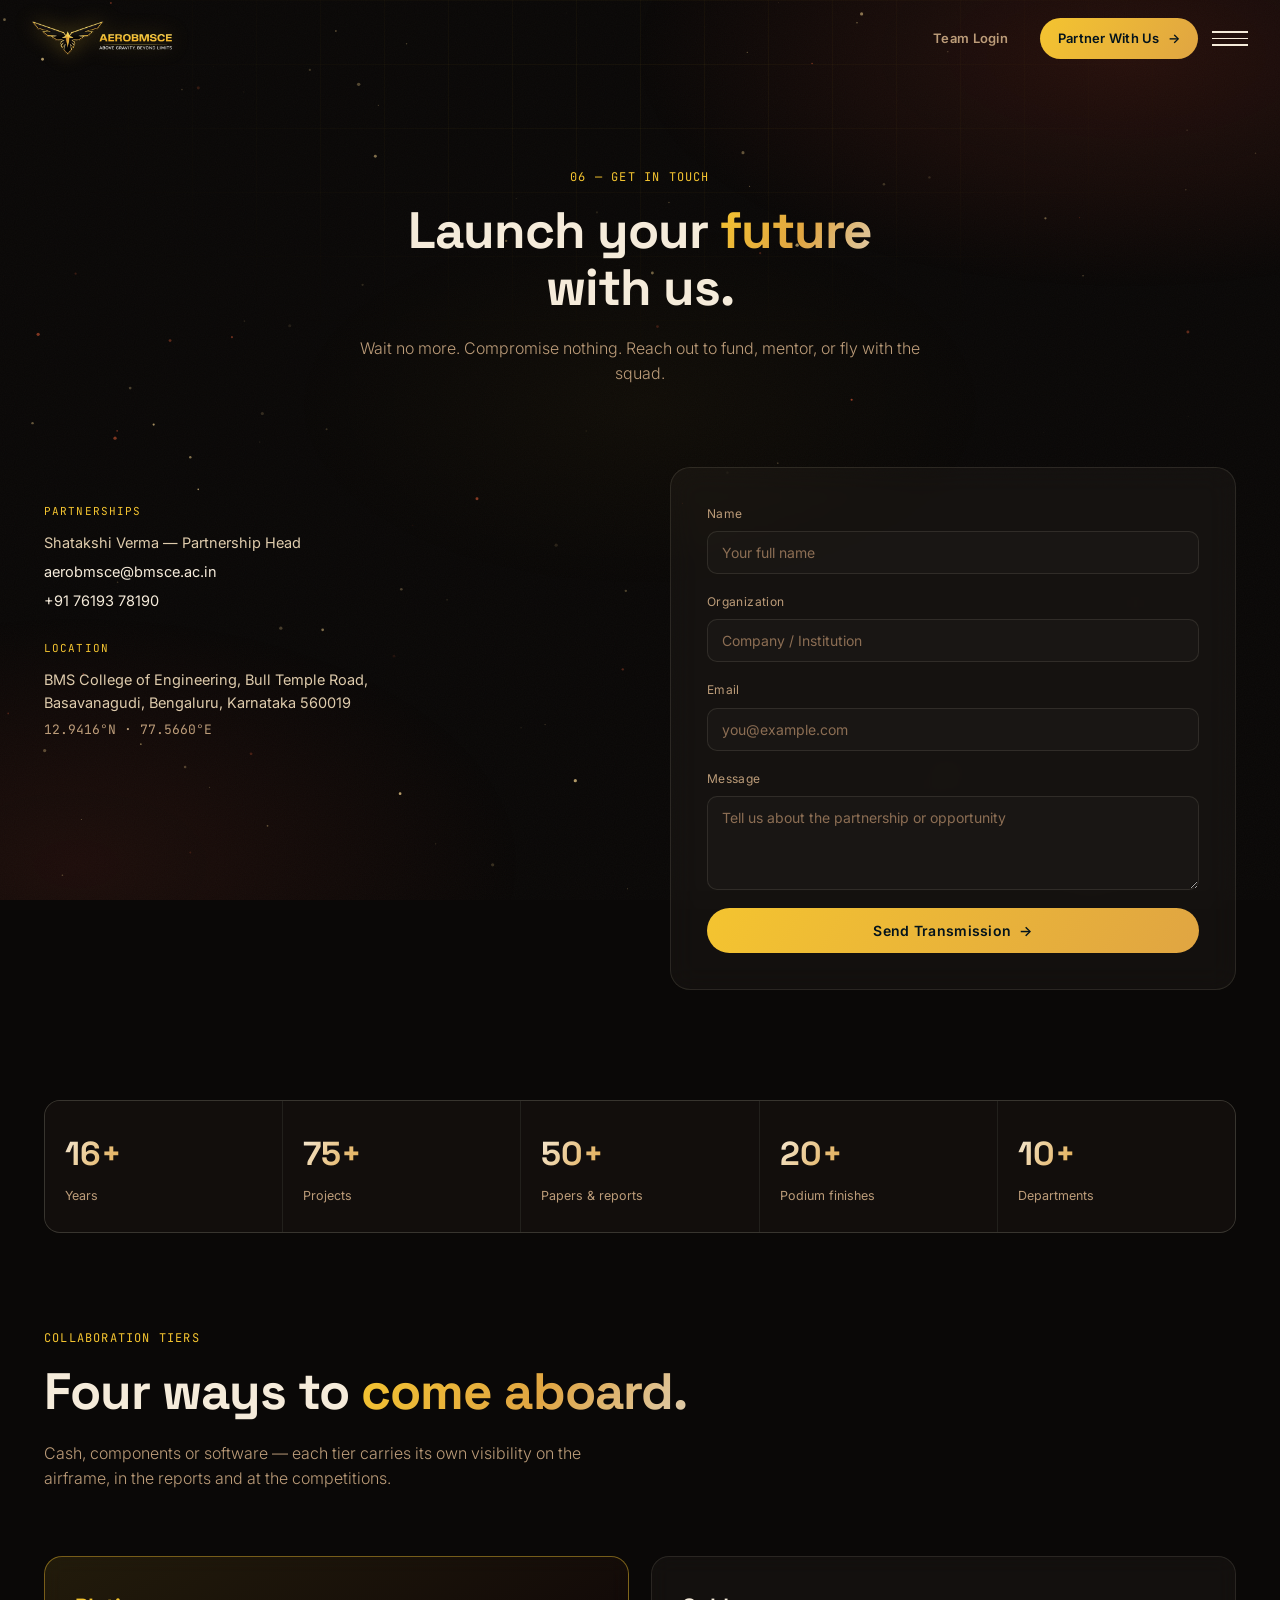
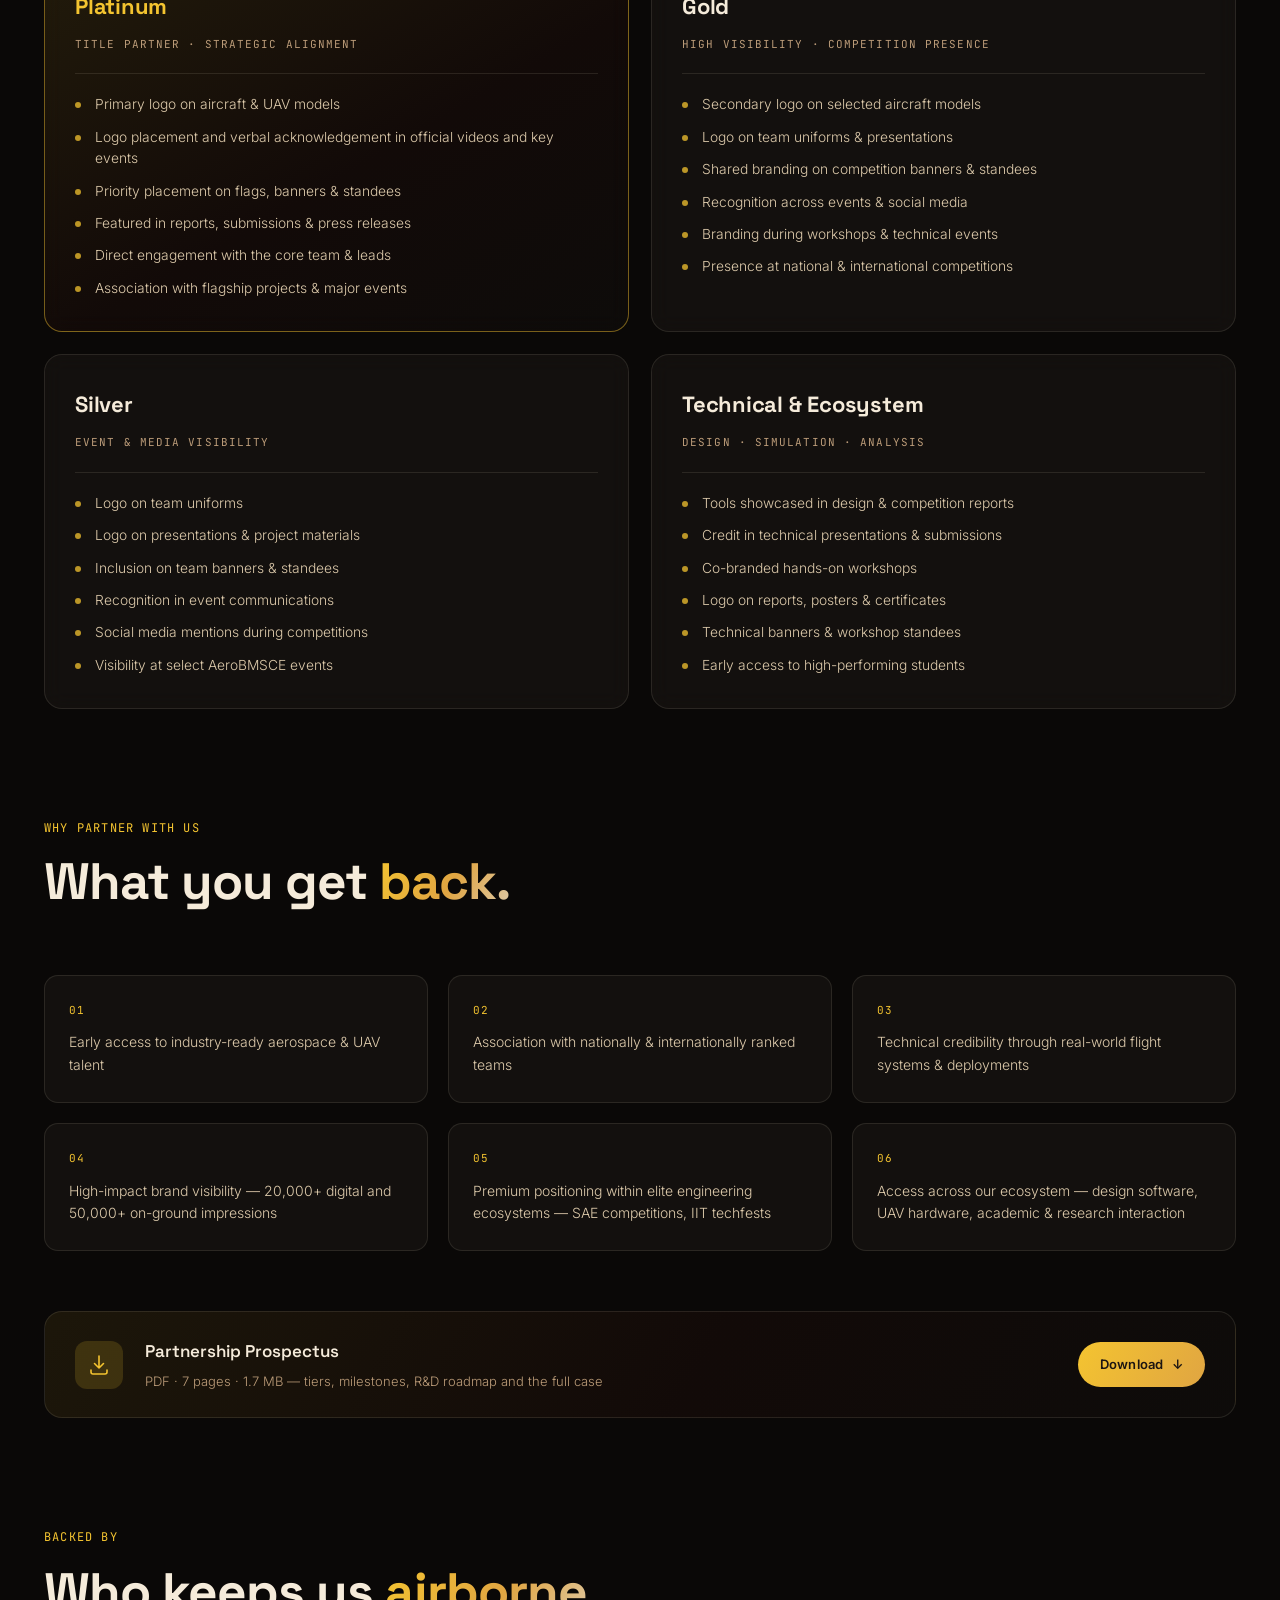
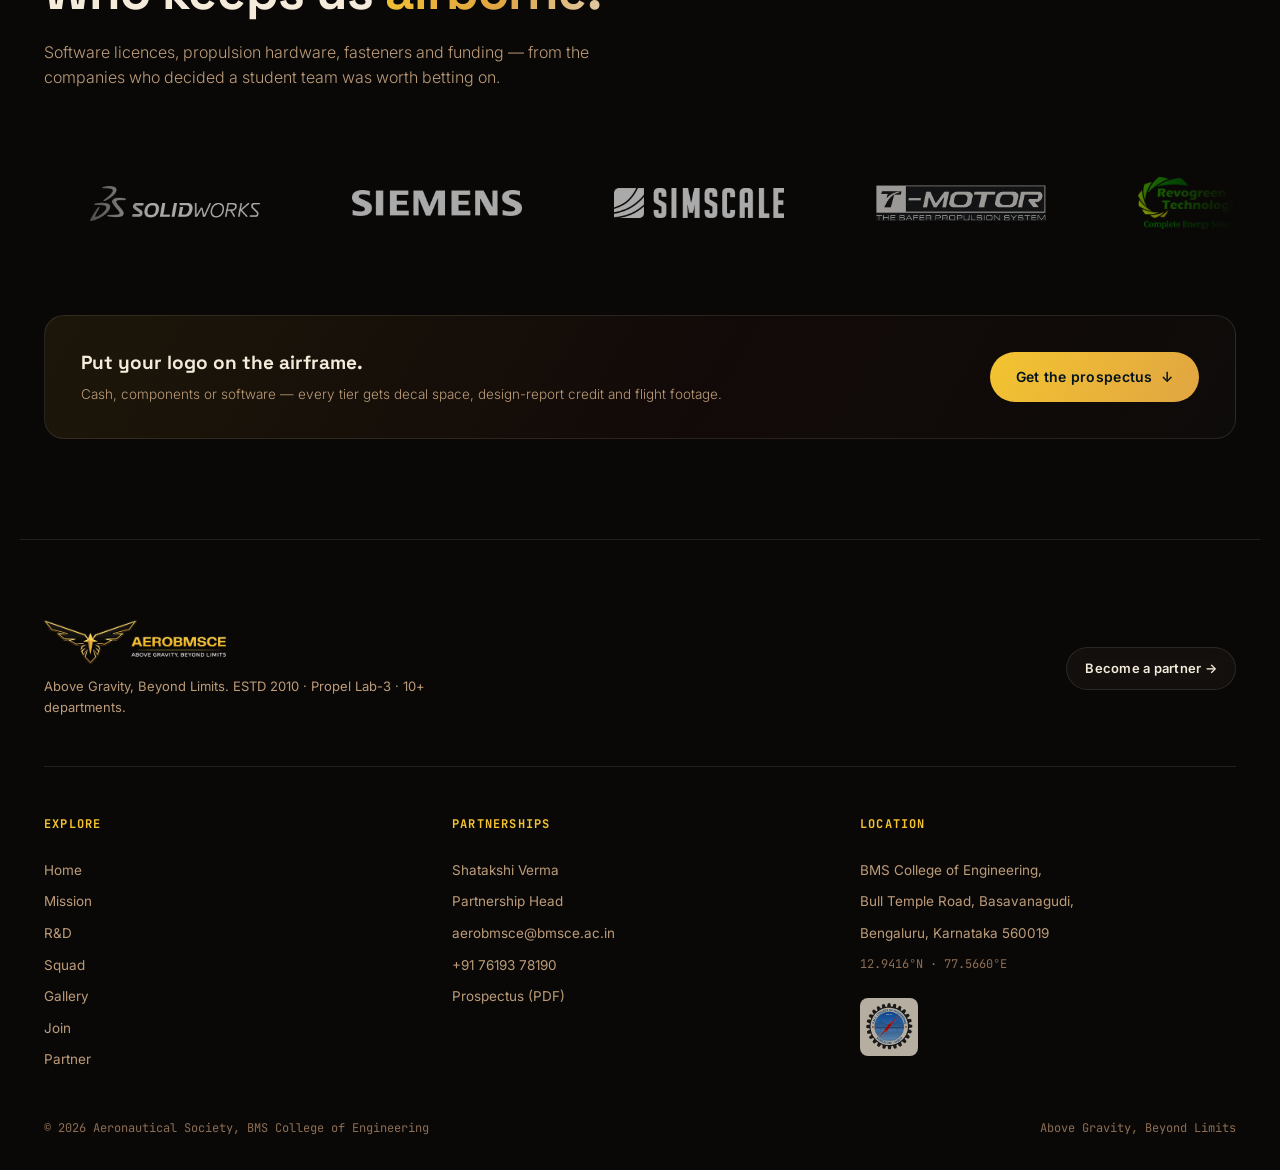
==== contact.html @ aac8257b "Security review fixes Stored XSS (critical) alumni.linkedin had no scheme constraint, is publicly in" ====
<!DOCTYPE html>
<html lang="en">
<head>
<meta charset="UTF-8">
<meta name="viewport" content="width=device-width, initial-scale=1.0">
<title>Partner With Us — AeroBMSCE</title>
<meta name="description" content="Get in touch with AeroBMSCE to fund, mentor, or fly with the squad. Partnerships contact and location.">
<link rel="canonical" href="https://aero-bmsce-new.vercel.app/contact.html">
<meta property="og:type" content="website">
<meta property="og:site_name" content="AeroBMSCE">
<meta property="og:title" content="Partner With Us — AeroBMSCE">
<meta property="og:description" content="Get in touch with AeroBMSCE to fund, mentor, or fly with the squad. Partnerships contact and location.">
<meta property="og:url" content="https://aero-bmsce-new.vercel.app/contact.html">
<meta property="og:image" content="https://aero-bmsce-new.vercel.app/assets/media/usa-03-in-flight.webp">
<meta name="twitter:card" content="summary_large_image">
<meta name="twitter:title" content="Partner With Us — AeroBMSCE">
<meta name="twitter:description" content="Get in touch with AeroBMSCE to fund, mentor, or fly with the squad. Partnerships contact and location.">
<meta name="twitter:image" content="https://aero-bmsce-new.vercel.app/assets/media/usa-03-in-flight.webp">
<meta name="theme-color" content="#0A0807">
<link rel="preconnect" href="https://fonts.googleapis.com">
<link rel="preconnect" href="https://fonts.gstatic.com" crossorigin>
<link href="https://fonts.googleapis.com/css2?family=Space+Grotesk:wght@400;500;600;700&family=Inter:wght@300;400;500;600&family=JetBrains+Mono:wght@400;500&display=swap" rel="stylesheet">
<link rel="icon" type="image/png" sizes="64x64" href="assets/logos/favicon.png">
<link rel="apple-touch-icon" href="assets/logos/apple-touch-icon.png">
<link rel="stylesheet" href="style.css">
</head>
<body>
<a class="skip-link" href="#top">Skip to content</a>
<div class="scroll-progress" id="scrollProgress" aria-hidden="true"></div>

<!-- ambient canvas starfield -->
<canvas id="starfield"></canvas>
<div class="grain"></div>

<!-- ============ NAV ============ -->
<header class="nav" id="nav">
  <div class="nav-inner">
    <a href="index.html" class="brand">
      <img class="brand-logo brand-logo--full" src="assets/logos/aerobmsce-wordmark.webp" alt="AeroBMSCE" width="900" height="218">
      <img class="brand-logo brand-logo--mark" src="assets/logos/aerobmsce-mark.webp" alt="AeroBMSCE" width="512" height="512">
    </a>

    <nav class="nav-links" id="navLinks">
      <a href="mission.html" data-idx="01">Mission</a>
      <a href="research.html" data-idx="02">R&amp;D</a>
      <a href="team.html" data-idx="03">Squad</a>
      <a href="gallery.html" data-idx="04">Gallery</a>
      <a href="contact.html" data-idx="05" class="active" aria-current="page">Partner</a>
    </nav>

    <div class="nav-right">
      <a href="login.html" class="btn btn-ghost hide-mobile">Team Login</a>
      <a href="contact.html" class="btn btn-primary">Partner With Us<span class="btn-arrow">→</span></a>
      <button class="nav-toggle" id="navToggle" aria-label="Open menu" aria-expanded="false" aria-controls="mobileOverlay">
        <span></span><span></span><span></span>
      </button>
    </div>
  </div>
</header>

<!-- mobile overlay -->
<div class="mobile-overlay" id="mobileOverlay" role="dialog" aria-modal="true" aria-label="Site menu">
  <nav>
    <a href="mission.html">01 · Mission</a>
    <a href="research.html">02 · R&amp;D</a>
    <a href="team.html">03 · Squad</a>
    <a href="gallery.html">04 · Gallery</a>
    <a href="contact.html" class="active" aria-current="page">05 · Partner</a>
  </nav>
</div>

<main id="top">

<!-- ============ PAGE HEADER ============ -->
<section class="page-header">
  <div class="page-header-inner reveal">
    <span class="section-tag">06 — Get in Touch</span>
    <h1 class="section-title">Launch your <span class="grad-text">future</span><br>with us.</h1>
    <p class="section-desc">Wait no more. Compromise nothing. Reach out to fund, mentor, or fly with the squad.</p>
  </div>
</section>

<section class="section section--top-tight section-contact" id="contact">
  <div class="contact-wrap">
    <div class="contact-left reveal">
      <div class="contact-info">
        <div class="contact-row">
          <span class="contact-label">Partnerships</span>
          <span class="contact-value">Shatakshi Verma — Partnership Head</span>
          <a href="mailto:aerobmsce@bmsce.ac.in" class="contact-value link">aerobmsce@bmsce.ac.in</a>
          <a href="tel:+917619378190" class="contact-value link">+91 76193 78190</a>
        </div>
        <div class="contact-row">
          <span class="contact-label">Location</span>
          <span class="contact-value">BMS College of Engineering, Bull Temple Road,<br>Basavanagudi, Bengaluru, Karnataka 560019</span>
          <span class="contact-value mono">12.9416°N · 77.5660°E</span>
        </div>
      </div>
    </div>

    <form class="contact-form reveal" data-form="partner" data-subject="AeroBMSCE partnership enquiry">
      <div class="form-field">
        <label for="name">Name</label>
        <input id="name" name="Name" type="text" required placeholder="Your full name">
      </div>
      <div class="form-field">
        <label for="org">Organization</label>
        <input id="org" name="Organization" type="text" placeholder="Company / Institution">
      </div>
      <div class="form-field">
        <label for="email">Email</label>
        <input id="email" name="Email" type="email" required placeholder="you@example.com">
      </div>
      <div class="form-field">
        <label for="msg">Message</label>
        <textarea id="msg" name="Message" rows="4" required placeholder="Tell us about the partnership or opportunity"></textarea>
      </div>
      <button type="submit" class="btn btn-primary btn-lg btn-block">Send Transmission <span class="btn-arrow">→</span></button>
      <p class="form-status" role="status" aria-live="polite"></p>
    </form>
  </div>

  <!-- ============ CREDIBILITY ============ -->
  <div class="prospectus">
    <div class="cred-strip reveal">
      <div class="cred-item"><span class="cred-num">16+</span><span class="cred-label">Years</span></div>
      <div class="cred-item"><span class="cred-num">75+</span><span class="cred-label">Projects</span></div>
      <div class="cred-item"><span class="cred-num">50+</span><span class="cred-label">Papers &amp; reports</span></div>
      <div class="cred-item"><span class="cred-num">20+</span><span class="cred-label">Podium finishes</span></div>
      <div class="cred-item"><span class="cred-num">10+</span><span class="cred-label">Departments</span></div>
    </div>

    <!-- ============ COLLABORATION TIERS ============ -->
    <div class="section-head reveal">
      <span class="section-tag">Collaboration tiers</span>
      <h2 class="section-title">Four ways to <span class="grad-text">come aboard.</span></h2>
      <p class="section-desc">Cash, components or software — each tier carries its own visibility on the airframe, in the reports and at the competitions.</p>
    </div>

    <div class="tier-grid">
      <article class="tier-card tier-card--platinum reveal">
        <header class="tier-head">
          <span class="tier-rank">Platinum</span>
          <span class="tier-sub">Title partner · Strategic alignment</span>
        </header>
        <ul class="tier-list">
          <li>Primary logo on aircraft &amp; UAV models</li>
          <li>Logo placement and verbal acknowledgement in official videos and key events</li>
          <li>Priority placement on flags, banners &amp; standees</li>
          <li>Featured in reports, submissions &amp; press releases</li>
          <li>Direct engagement with the core team &amp; leads</li>
          <li>Association with flagship projects &amp; major events</li>
        </ul>
      </article>

      <article class="tier-card reveal">
        <header class="tier-head">
          <span class="tier-rank">Gold</span>
          <span class="tier-sub">High visibility · Competition presence</span>
        </header>
        <ul class="tier-list">
          <li>Secondary logo on selected aircraft models</li>
          <li>Logo on team uniforms &amp; presentations</li>
          <li>Shared branding on competition banners &amp; standees</li>
          <li>Recognition across events &amp; social media</li>
          <li>Branding during workshops &amp; technical events</li>
          <li>Presence at national &amp; international competitions</li>
        </ul>
      </article>

      <article class="tier-card reveal">
        <header class="tier-head">
          <span class="tier-rank">Silver</span>
          <span class="tier-sub">Event &amp; media visibility</span>
        </header>
        <ul class="tier-list">
          <li>Logo on team uniforms</li>
          <li>Logo on presentations &amp; project materials</li>
          <li>Inclusion on team banners &amp; standees</li>
          <li>Recognition in event communications</li>
          <li>Social media mentions during competitions</li>
          <li>Visibility at select AeroBMSCE events</li>
        </ul>
      </article>

      <article class="tier-card reveal">
        <header class="tier-head">
          <span class="tier-rank">Technical &amp; Ecosystem</span>
          <span class="tier-sub">Design · Simulation · Analysis</span>
        </header>
        <ul class="tier-list">
          <li>Tools showcased in design &amp; competition reports</li>
          <li>Credit in technical presentations &amp; submissions</li>
          <li>Co-branded hands-on workshops</li>
          <li>Logo on reports, posters &amp; certificates</li>
          <li>Technical banners &amp; workshop standees</li>
          <li>Early access to high-performing students</li>
        </ul>
      </article>
    </div>

    <!-- ============ PARTNER OUTCOMES ============ -->
    <div class="section-head reveal" style="margin-top:110px">
      <span class="section-tag">Why partner with us</span>
      <h2 class="section-title">What you get <span class="grad-text">back.</span></h2>
    </div>

    <div class="outcome-grid">
      <div class="outcome reveal">
        <span class="outcome-id">01</span>
        <p>Early access to industry-ready aerospace &amp; UAV talent</p>
      </div>
      <div class="outcome reveal">
        <span class="outcome-id">02</span>
        <p>Association with nationally &amp; internationally ranked teams</p>
      </div>
      <div class="outcome reveal">
        <span class="outcome-id">03</span>
        <p>Technical credibility through real-world flight systems &amp; deployments</p>
      </div>
      <div class="outcome reveal">
        <span class="outcome-id">04</span>
        <p>High-impact brand visibility — 20,000+ digital and 50,000+ on-ground impressions</p>
      </div>
      <div class="outcome reveal">
        <span class="outcome-id">05</span>
        <p>Premium positioning within elite engineering ecosystems — SAE competitions, IIT techfests</p>
      </div>
      <div class="outcome reveal">
        <span class="outcome-id">06</span>
        <p>Access across our ecosystem — design software, UAV hardware, academic &amp; research interaction</p>
      </div>
    </div>

    <!-- ============ PROSPECTUS DOWNLOAD ============ -->
    <a class="prospectus-download reveal"
       href="assets/docs/AeroBMSCE-Partnership-Prospectus.pdf"
       download="AeroBMSCE-Partnership-Prospectus.pdf">
      <span class="pd-icon" aria-hidden="true">
        <svg viewBox="0 0 24 24" fill="none">
          <path d="M12 3v12m0 0 4.5-4.5M12 15l-4.5-4.5" stroke="currentColor" stroke-width="1.6" stroke-linecap="round" stroke-linejoin="round"/>
          <path d="M4 17v2a2 2 0 0 0 2 2h12a2 2 0 0 0 2-2v-2" stroke="currentColor" stroke-width="1.6" stroke-linecap="round"/>
        </svg>
      </span>
      <span class="pd-text">
        <span class="pd-title">Partnership Prospectus</span>
        <span class="pd-meta">PDF · 7 pages · 1.7 MB — tiers, milestones, R&amp;D roadmap and the full case</span>
      </span>
      <span class="pd-action">Download <span class="btn-arrow">↓</span></span>
    </a>
  </div>

  <!-- ============ SPONSORS ============ -->
  <div class="sponsors">
    <div class="section-head reveal">
      <span class="section-tag">Backed by</span>
      <h2 class="section-title">Who keeps us <span class="grad-text">airborne.</span></h2>
      <p class="section-desc">Software licences, propulsion hardware, fasteners and funding — from the companies who decided a student team was worth betting on.</p>
    </div>

    <div class="marquee" aria-label="Our sponsors">
      <div class="marquee-track">
        <div class="marquee-set">
          <span class="marquee-item"><img src="assets/logos/sponsor-solidworks.webp" alt="SolidWorks" loading="lazy"></span>
          <span class="marquee-item"><img src="assets/logos/sponsor-siemens.webp" alt="Siemens" loading="lazy"></span>
          <span class="marquee-item"><img src="assets/logos/sponsor-simscale.webp" alt="SimScale" loading="lazy"></span>
          <span class="marquee-item"><img src="assets/logos/sponsor-tmotor.webp" alt="T-Motor" loading="lazy"></span>
          <span class="marquee-item"><img src="assets/logos/sponsor-revogreen.webp" alt="Revogreen Technologies" loading="lazy"></span>
          <span class="marquee-item"><img src="assets/logos/sponsor-uav-marketplace.webp" alt="UAV Marketplace" loading="lazy"></span>
          <span class="marquee-item"><img src="assets/logos/sponsor-quadkart.webp" alt="Quadkart" loading="lazy"></span>
          <span class="marquee-item"><img src="assets/logos/sponsor-drkstore.webp" alt="drkstore.in" loading="lazy"></span>
          <span class="marquee-item"><img src="assets/logos/sponsor-onlyscrews.webp" alt="OnlyScrews" loading="lazy"></span>
        </div>
        <div class="marquee-set" aria-hidden="true">
          <span class="marquee-item"><img src="assets/logos/sponsor-solidworks.webp" alt="" loading="lazy"></span>
          <span class="marquee-item"><img src="assets/logos/sponsor-siemens.webp" alt="" loading="lazy"></span>
          <span class="marquee-item"><img src="assets/logos/sponsor-simscale.webp" alt="" loading="lazy"></span>
          <span class="marquee-item"><img src="assets/logos/sponsor-tmotor.webp" alt="" loading="lazy"></span>
          <span class="marquee-item"><img src="assets/logos/sponsor-revogreen.webp" alt="" loading="lazy"></span>
          <span class="marquee-item"><img src="assets/logos/sponsor-uav-marketplace.webp" alt="" loading="lazy"></span>
          <span class="marquee-item"><img src="assets/logos/sponsor-quadkart.webp" alt="" loading="lazy"></span>
          <span class="marquee-item"><img src="assets/logos/sponsor-drkstore.webp" alt="" loading="lazy"></span>
          <span class="marquee-item"><img src="assets/logos/sponsor-onlyscrews.webp" alt="" loading="lazy"></span>
        </div>
      </div>
    </div>

    <div class="cta-band reveal">
      <div>
        <h3>Put your logo on the airframe.</h3>
        <p>Cash, components or software — every tier gets decal space, design-report credit and flight footage.</p>
      </div>
      <a href="assets/docs/AeroBMSCE-Partnership-Prospectus.pdf" download class="btn btn-primary btn-lg">Get the prospectus <span class="btn-arrow">↓</span></a>
    </div>
  </div>
</section>

</main>

<!-- ============ FOOTER ============ -->
<footer class="footer">
  <div class="footer-top">
    <div class="footer-brand">
      <img class="footer-logo" src="assets/logos/aerobmsce-wordmark.webp" alt="AeroBMSCE" width="900" height="218" loading="lazy">
      <p>Above Gravity, Beyond Limits. ESTD 2010 · Propel Lab-3 · 10+ departments.</p>
    </div>
    <a href="contact.html" class="btn btn-outline">Become a partner →</a>
  </div>

  <div class="footer-grid">
    <div>
      <h4>Explore</h4>
      <a href="index.html">Home</a>
      <a href="mission.html">Mission</a>
      <a href="research.html">R&amp;D</a>
      <a href="team.html">Squad</a>
      <a href="gallery.html">Gallery</a>
      <a href="join.html">Join</a>
      <a href="contact.html">Partner</a>
    </div>
    <div>
      <h4>Partnerships</h4>
      <span>Shatakshi Verma</span>
      <span>Partnership Head</span>
      <a href="mailto:aerobmsce@bmsce.ac.in">aerobmsce@bmsce.ac.in</a>
      <a href="tel:+917619378190">+91 76193 78190</a>
      <a href="assets/docs/AeroBMSCE-Partnership-Prospectus.pdf" download>Prospectus (PDF)</a>
    </div>
    <div>
      <h4>Location</h4>
      <span>BMS College of Engineering,</span>
      <span>Bull Temple Road, Basavanagudi,</span>
      <span>Bengaluru, Karnataka 560019</span>
      <span class="mono">12.9416°N · 77.5660°E</span>
      <img class="footer-inst" src="assets/logos/bmsce.svg" alt="BMS College of Engineering" loading="lazy" width="300" height="300">
    </div>
  </div>

  <div class="footer-bottom">
    <span>© 2026 Aeronautical Society, BMS College of Engineering</span>
    <span>Above Gravity, Beyond Limits</span>
  </div>
</footer>

<script src="script.js"></script>
</body>
</html>
---- style.css ----
/* ===========================================================
   AeroBMSCE — Cosmic redesign
   Colour dynamics: near-black background touched with brick-red
   ember accents, beige elements, gold/yellow cosmetics. Type
   inspired by Skyroot's aerospace aesthetic; content voice kept
   authentic to mission control.
=========================================================== */

:root{
  --bg-0: #0A0807;
  --bg-1: #120E0C;
  --bg-2: #1C1512;
  --cyan: #F4C430;
  --cyan-soft: #E0A542;
  --cyan-dim: rgba(244, 196, 48, 0.16);
  --brick: #9A3323;
  --brick-soft: #C4502F;
  --brick-dim: rgba(154, 51, 35, 0.22);
  --white: #F5EBDA;
  --silver: #DECBAC;
  --slate: #BC9C79;
  --slate-dim: #8C6E54;
  --border: rgba(235, 222, 198, 0.11);
  --border-hover: rgba(244, 196, 48, 0.45);
  --border-hover-brick: rgba(196, 80, 47, 0.5);
  --glass: rgba(235, 222, 198, 0.04);
  --glass-hover: rgba(235, 222, 198, 0.08);
  --font-head: 'Space Grotesk', 'Inter', sans-serif;
  --font-body: 'Inter', sans-serif;
  --font-mono: 'JetBrains Mono', monospace;
  --max: 1240px;
  --ease: cubic-bezier(0.16, 1, 0.3, 1);
}

*{ margin:0; padding:0; box-sizing:border-box; }

html{ scroll-behavior:smooth; background:var(--bg-0); }

body{
  background:var(--bg-0);
  color:var(--white);
  font-family:var(--font-body);
  font-weight:400;
  line-height:1.6;
  overflow-x:hidden;
  position:relative;
}

::selection{ background:var(--cyan-dim); color:var(--white); }

/* ---------- accessibility ---------- */
.skip-link{
  position:absolute; top:-100px; left:16px; z-index:200;
  background:var(--cyan); color:#1C1512;
  padding:12px 20px; border-radius:0 0 10px 10px;
  font-size:13px; font-weight:600;
  transition:top 0.25s var(--ease);
}
.skip-link:focus{ top:0; }

:focus-visible{
  outline:2px solid var(--cyan);
  outline-offset:3px;
  border-radius:4px;
}
.btn:focus-visible{ outline-offset:4px; }

/* ---------- reading progress ---------- */
.scroll-progress{
  position:fixed; top:0; left:0; z-index:150;
  height:2px; width:0%;
  background:linear-gradient(90deg, var(--brick-soft), var(--cyan));
  box-shadow:0 0 10px rgba(244,196,48,0.5);
  transition:width 0.1s linear;
  pointer-events:none;
}

a{ color:inherit; text-decoration:none; }
ul{ list-style:none; }
button{ font-family:inherit; cursor:pointer; border:none; background:none; color:inherit; }
input, textarea{ font-family:inherit; }

/* ---------- background layers ---------- */
/* ember wash: brick-red touches breathing through the black, site-wide */
body::before{
  content:'';
  position:fixed; inset:0; z-index:0; pointer-events:none;
  background:
    radial-gradient(ellipse 62% 42% at 88% 6%, rgba(154,51,35,0.20), transparent 62%),
    radial-gradient(ellipse 58% 46% at 6% 96%, rgba(154,51,35,0.14), transparent 60%),
    radial-gradient(ellipse 40% 30% at 50% 45%, rgba(244,196,48,0.03), transparent 70%);
}

#starfield{
  position:fixed; inset:0; width:100%; height:100%;
  z-index:0; pointer-events:none;
}

.grain{
  position:fixed; inset:0; z-index:1; pointer-events:none;
  opacity:0.03;
  background-image:url("data:image/svg+xml,%3Csvg xmlns='http://www.w3.org/2000/svg' width='120' height='120'%3E%3Cfilter id='n'%3E%3CfeTurbulence type='fractalNoise' baseFrequency='0.9' numOctaves='2' stitchTiles='stitch'/%3E%3C/filter%3E%3Crect width='100%25' height='100%25' filter='url(%23n)'/%3E%3C/svg%3E");
}

main, header, footer{ position:relative; z-index:2; }

.grad-text{
  background:linear-gradient(120deg, var(--cyan) 0%, var(--cyan-soft) 55%, var(--silver) 100%);
  -webkit-background-clip:text;
  background-clip:text;
  color:transparent;
}

/* ---------- reveal-on-scroll ---------- */
.reveal{
  opacity:0;
  transform:translateY(28px);
  transition:opacity 0.9s var(--ease), transform 0.9s var(--ease);
}
.reveal.in-view{ opacity:1; transform:translateY(0); }

.reveal-word{
  display:inline-block;
  opacity:0;
  transform:translateY(100%) rotate(2deg);
  transition:opacity 0.8s var(--ease), transform 0.8s var(--ease);
}
.reveal-line{ display:block; overflow:hidden; }
.hero-title.in-view .reveal-word{ opacity:1; transform:translateY(0) rotate(0); }

/* ===================== NAV ===================== */
.nav{
  position:fixed; top:0; left:0; right:0; z-index:100;
  padding:18px 32px;
  transition:padding 0.4s var(--ease), background 0.4s var(--ease), border-color 0.4s var(--ease);
  border-bottom:1px solid transparent;
}
.nav.scrolled{
  padding:12px 32px;
  background:rgba(10, 8, 7, 0.72);
  backdrop-filter:blur(16px) saturate(140%);
  -webkit-backdrop-filter:blur(16px) saturate(140%);
  border-bottom:1px solid var(--border);
}
.nav-inner{
  max-width:var(--max); margin:0 auto;
  display:flex; align-items:center; justify-content:space-between;
  gap:24px;
}
.brand{ display:flex; align-items:center; gap:10px; }
.brand-logo{
  height:34px; width:auto; display:block;
  transition:filter 0.3s, transform 0.3s var(--ease);
  filter:drop-shadow(0 0 10px rgba(244,196,48,0.25));
}
.brand:hover .brand-logo{
  filter:drop-shadow(0 0 16px rgba(244,196,48,0.5));
  transform:translateY(-1px);
}
.nav.scrolled .brand-logo{ height:30px; }
.brand-mark{ width:30px; height:30px; display:block; filter:drop-shadow(0 0 8px rgba(244,196,48,0.5)); }
.brand-mark svg{ width:100%; height:100%; }
.brand-text{
  font-family:var(--font-head); font-weight:700; font-size:16px;
  letter-spacing:0.06em; color:var(--white);
}
.brand-thin{ font-weight:400; color:var(--slate); }

/* Pagani-style: the inline nav is retired in favour of a full-screen
   overlay at every breakpoint, so the header stays quiet. */
.nav-links{ display:none; }
.nav-links a{
  font-size:13px; font-weight:500; letter-spacing:0.03em;
  color:var(--slate); position:relative; padding:4px 0;
  transition:color 0.3s;
}
.nav-links a::before{
  content:attr(data-idx); font-family:var(--font-mono); font-size:10px;
  color:var(--cyan); margin-right:6px; opacity:0.7;
}
.nav-links a::after{
  content:''; position:absolute; left:0; bottom:-2px; width:0; height:1px;
  background:var(--cyan); transition:width 0.3s var(--ease);
}
.nav-links a:hover{ color:var(--white); }
.nav-links a:hover::after{ width:100%; }
.nav-links a.active{ color:var(--white); }
.nav-links a.active::after{ width:100%; }
.nav-links a.active::before{ opacity:1; }

.mobile-overlay a.active{ color:var(--cyan); }

.nav-right{ display:flex; align-items:center; gap:14px; }

.btn{
  display:inline-flex; align-items:center; gap:8px;
  font-size:13px; font-weight:600; letter-spacing:0.02em;
  padding:10px 18px; border-radius:999px;
  transition:all 0.3s var(--ease);
  white-space:nowrap;
}
.btn-ghost{ color:var(--slate); }
.btn-ghost:hover{ color:var(--white); }
.btn-primary{
  background:linear-gradient(120deg, var(--cyan), var(--cyan-soft));
  color:#03131c;
  box-shadow:0 0 0 0 rgba(244,196,48,0.5);
}
.btn-primary:hover{
  box-shadow:0 0 24px 2px rgba(244,196,48,0.45);
  transform:translateY(-1px);
}
.btn-outline{
  border:1px solid var(--border);
  color:var(--white);
  background:var(--glass);
  backdrop-filter:blur(8px);
}
.btn-outline:hover{ border-color:var(--border-hover); background:var(--glass-hover); }
.btn-lg{ padding:14px 26px; font-size:14px; }
.btn-block{ width:100%; justify-content:center; }
.btn-arrow{ transition:transform 0.3s var(--ease); display:inline-block; }
.btn:hover .btn-arrow{ transform:translateX(3px); }

.nav-toggle{
  display:flex; flex-direction:column; justify-content:center; gap:5px;
  width:36px; height:36px; z-index:95; position:relative;
}
.nav-toggle span{
  display:block; width:100%; height:1.5px; background:var(--white);
  transition:all 0.3s var(--ease);
}
.nav-toggle.open span:nth-child(1){ transform:translateY(6.5px) rotate(45deg); }
.nav-toggle.open span:nth-child(2){ opacity:0; }
.nav-toggle.open span:nth-child(3){ transform:translateY(-6.5px) rotate(-45deg); }

.mobile-overlay{
  position:fixed; inset:0; z-index:90;
  background:rgba(8, 6, 5, 0.95);
  backdrop-filter:blur(20px);
  display:flex; align-items:center; justify-content:center;
  opacity:0; pointer-events:none;
  transition:opacity 0.4s var(--ease);
}
.mobile-overlay.open{ opacity:1; pointer-events:all; }
.mobile-overlay nav{
  display:flex; flex-direction:column; gap:2px;
  width:100%; max-width:var(--max); padding:0 32px;
}
.mobile-overlay a{
  position:relative; display:block;
  font-family:var(--font-head); font-weight:700;
  font-size:clamp(2rem, 6vw, 4.4rem); line-height:1.12;
  letter-spacing:-0.02em; color:var(--silver);
  padding:6px 0;
  opacity:0; transform:translateY(24px);
  transition:color 0.35s var(--ease), opacity 0.5s var(--ease), transform 0.5s var(--ease);
}
.mobile-overlay.open a{ opacity:1; transform:translateY(0); }
.mobile-overlay.open a:nth-child(1){ transition-delay:0.06s; }
.mobile-overlay.open a:nth-child(2){ transition-delay:0.12s; }
.mobile-overlay.open a:nth-child(3){ transition-delay:0.18s; }
.mobile-overlay.open a:nth-child(4){ transition-delay:0.24s; }
.mobile-overlay.open a:nth-child(5){ transition-delay:0.30s; }
.mobile-overlay a:hover{ color:var(--white); }
.mobile-overlay a::after{
  content:''; position:absolute; left:0; bottom:2px; height:1px; width:0;
  background:var(--cyan); transition:width 0.45s var(--ease);
}
.mobile-overlay a:hover::after{ width:100%; }
.mobile-overlay a.active{ color:var(--cyan); }

.hide-mobile{ display:inline-flex; }
@media (max-width: 720px){ .hide-mobile{ display:none; } }

/* ===================== HERO ===================== */
.hero{
  position:relative;
  min-height:100vh;
  display:flex; flex-direction:column; align-items:center; justify-content:center;
  padding:140px 24px 60px;
  overflow:hidden;
}

.hero-grid{
  position:absolute; inset:0;
  background-image:
    linear-gradient(rgba(244,196,48,0.05) 1px, transparent 1px),
    linear-gradient(90deg, rgba(244,196,48,0.05) 1px, transparent 1px);
  background-size:64px 64px;
  mask-image:radial-gradient(ellipse 60% 50% at 50% 40%, black, transparent 80%);
  -webkit-mask-image:radial-gradient(ellipse 60% 50% at 50% 40%, black, transparent 80%);
}

.hero-glow{
  position:absolute; top:8%; left:72%; translate:-50% 0;
  width:900px; height:900px; max-width:140vw;
  background:
    radial-gradient(circle at 50% 50%, rgba(244,196,48,0.18) 0%, rgba(212,146,44,0.08) 32%, transparent 62%),
    radial-gradient(circle at 62% 68%, rgba(154,51,35,0.16) 0%, transparent 55%);
  filter:blur(20px);
  pointer-events:none;
}

/* ---------- split hero: copy left, rotating model right ---------- */
.hero-split{
  position:relative; z-index:2;
  max-width:var(--max); width:100%; margin:0 auto;
  display:grid; grid-template-columns:1fr 1fr;
  align-items:center; gap:48px;
}

/* ---------- rotating CAD model (real render, image sequence) ---------- */
.hero-model-wrap{
  display:flex; align-items:center; justify-content:center;
  animation:heroFloat 8s ease-in-out infinite;
}
.hero-model-stage{
  position:relative;
  width:100%; max-width:560px;
  display:flex; flex-direction:column; align-items:center; gap:18px;
}
.hero-model-ring{
  position:absolute; top:50%; left:50%; translate:-50% -60%;
  width:min(420px, 84%); aspect-ratio:1; border-radius:50%;
  border:1px solid rgba(244,196,48,0.16);
  background:radial-gradient(circle, rgba(244,196,48,0.10) 0%, rgba(154,51,35,0.07) 45%, transparent 70%);
  pointer-events:none;
}
.hero-model{
  position:relative; width:100%;
  transition:transform 0.3s cubic-bezier(0.16,1,0.3,1);
  filter:drop-shadow(0 30px 55px rgba(12,4,2,0.6)) drop-shadow(0 0 46px rgba(244,196,48,0.2));
  cursor:ew-resize;
}
.hero-model img{ width:100%; height:auto; display:block; }
.hero-model-hint{
  position:relative;
  font-family:var(--font-mono); font-size:10px; letter-spacing:0.12em;
  text-transform:uppercase; color:var(--slate-dim);
  opacity:0; transition:opacity 0.4s var(--ease);
}
.hero-model-stage:hover .hero-model-hint{ opacity:1; }

@keyframes heroFloat{
  0%, 100%{ transform:translateY(0); }
  50%{ transform:translateY(-14px); }
}

@media (prefers-reduced-motion: reduce){
  .hero-model-wrap{ animation:none; }
}

.telemetry-bar{
  display:inline-flex; align-items:center; gap:12px;
  font-family:var(--font-mono); font-size:11px; letter-spacing:0.05em;
  color:var(--slate); margin-bottom:26px;
  padding:8px 18px; border:1px solid var(--border); border-radius:999px;
  background:var(--glass); backdrop-filter:blur(10px);
}
.dot-sep{ color:var(--slate-dim); font-size:6px; }
.pulse-dot{
  display:inline-block; width:6px; height:6px; border-radius:50%;
  background:var(--cyan); margin-right:6px; box-shadow:0 0 8px var(--cyan);
  animation:pulse 2s ease-in-out infinite;
}
@keyframes pulse{ 0%,100%{ opacity:1; } 50%{ opacity:0.35; } }

.hero-content{ text-align:left; z-index:2; }

.eyebrow{
  font-family:var(--font-mono); font-size:12px; letter-spacing:0.12em;
  color:var(--cyan); text-transform:uppercase; margin-bottom:20px;
}

.hero-title{
  font-family:var(--font-head); font-weight:700;
  font-size:clamp(2.4rem, 5.4vw, 4.6rem); line-height:1.02;
  letter-spacing:-0.02em; margin-bottom:24px;
}

.hero-sub{
  font-size:clamp(0.98rem, 1.2vw, 1.1rem); color:var(--slate);
  max-width:520px; margin:0 0 36px; font-weight:300;
}

.hero-ctas{ display:flex; gap:16px; justify-content:flex-start; flex-wrap:wrap; }

.hero-steps{
  display:grid; grid-template-columns:repeat(3, 1fr); gap:1px;
  max-width:var(--max); width:100%; margin-top:80px;
  background:var(--border); border:1px solid var(--border); border-radius:16px;
  overflow:hidden;
}
.step{
  background:var(--bg-1); padding:22px 26px;
  display:flex; flex-direction:column; gap:8px;
  transition:background 0.3s;
}
.step:hover{ background:var(--bg-2); }
.step-idx{
  font-family:var(--font-mono); font-size:11px; color:var(--cyan); letter-spacing:0.08em;
}
.step-copy{ font-size:14px; color:var(--silver); }

.scroll-cue{
  position:absolute; bottom:28px; left:50%; translate:-50% 0;
  display:flex; flex-direction:column; align-items:center; gap:10px;
  font-family:var(--font-mono); font-size:10px; letter-spacing:0.15em;
  color:var(--slate-dim);
}
.scroll-line{ width:1px; height:36px; background:var(--border); position:relative; overflow:hidden; }
.scroll-dot{
  position:absolute; top:0; left:-1.5px; width:4px; height:4px; border-radius:50%;
  background:var(--cyan); box-shadow:0 0 6px var(--cyan);
  animation:scrollDown 2s ease-in-out infinite;
}
@keyframes scrollDown{
  0%{ transform:translateY(0); opacity:0; }
  20%{ opacity:1; }
  100%{ transform:translateY(36px); opacity:0; }
}

/* ===================== STATS / COUNTDOWN ===================== */
.stats-band{
  max-width:var(--max); margin:0 auto; padding:80px 24px;
}

.countdown-strip{
  display:flex; flex-direction:column; align-items:center; gap:18px;
  padding:36px 24px; margin-bottom:56px;
  border:1px solid var(--border); border-radius:20px;
  background:var(--glass); backdrop-filter:blur(10px);
  text-align:center;
}
.countdown-label{
  font-family:var(--font-mono); font-size:11px; letter-spacing:0.15em;
  color:var(--slate);
}
.countdown{ display:flex; align-items:baseline; gap:10px; }
.cd-block{ display:flex; flex-direction:column; align-items:center; gap:4px; min-width:56px; }
.cd-num{
  font-family:var(--font-head); font-weight:700; font-size:clamp(1.8rem,5vw,3rem);
  color:var(--white); font-variant-numeric:tabular-nums;
}
.cd-unit{ font-family:var(--font-mono); font-size:10px; color:var(--slate-dim); letter-spacing:0.1em; }
.cd-colon{ font-size:clamp(1.4rem,4vw,2.2rem); color:var(--cyan); font-weight:300; align-self:flex-start; }

.stats-grid{
  display:grid; grid-template-columns:repeat(4, 1fr); gap:1px;
  background:var(--border); border:1px solid var(--border); border-radius:16px; overflow:hidden;
}
.stat-card{
  background:var(--bg-1); padding:32px 24px;
  display:flex; flex-direction:column; gap:6px;
  transition:background 0.3s;
}
.stat-card:hover{ background:var(--bg-2); }
.stat-idx{ font-family:var(--font-mono); font-size:11px; color:var(--slate-dim); }
.stat-num, .stat-num-text{
  font-family:var(--font-head); font-weight:700;
  font-size:clamp(2rem,4vw,2.8rem);
  background:linear-gradient(120deg, var(--white), var(--cyan-soft));
  -webkit-background-clip:text; background-clip:text; color:transparent;
}
.stat-label{ font-size:13px; color:var(--slate); }

/* ===================== PAGE HEADER (subpages) ===================== */
.page-header{
  position:relative;
  padding:168px 24px 64px;
  overflow:hidden;
  text-align:center;
}
.page-header::before{
  content:'';
  position:absolute; inset:0;
  background-image:
    linear-gradient(rgba(244,196,48,0.05) 1px, transparent 1px),
    linear-gradient(90deg, rgba(244,196,48,0.05) 1px, transparent 1px);
  background-size:64px 64px;
  mask-image:radial-gradient(ellipse 60% 80% at 50% 20%, black, transparent 80%);
  -webkit-mask-image:radial-gradient(ellipse 60% 80% at 50% 20%, black, transparent 80%);
}
.page-header-inner{ position:relative; max-width:720px; margin:0 auto; }
.page-header .section-desc{ margin:0 auto; }

/* ===================== SECTION SHARED ===================== */
.section{
  max-width:var(--max); margin:0 auto;
  padding:120px 24px;
}
.section--top-tight{ padding-top:16px; }
.section-head{ max-width:720px; margin-bottom:64px; }
.section-tag{
  font-family:var(--font-mono); font-size:12px; letter-spacing:0.1em;
  color:var(--cyan); text-transform:uppercase; display:block; margin-bottom:16px;
}
.section-title{
  font-family:var(--font-head); font-weight:700;
  font-size:clamp(2rem, 4.5vw, 3.2rem); line-height:1.1; letter-spacing:-0.02em;
  margin-bottom:20px;
}
.section-desc{ color:var(--slate); font-size:16px; max-width:600px; font-weight:300; }

/* ---------- pillars ---------- */
.pillar-grid{ display:grid; grid-template-columns:repeat(3, 1fr); gap:24px; }
.pillar-card{
  padding:36px 28px; border-radius:18px;
  border:1px solid var(--border); background:var(--glass);
  backdrop-filter:blur(10px);
  transition:transform 0.4s var(--ease), border-color 0.4s, background 0.4s, box-shadow 0.4s;
}
.pillar-card:hover{
  transform:translateY(-6px);
  border-color:var(--border-hover);
  background:var(--glass-hover);
  box-shadow:0 20px 60px -20px rgba(244,196,48,0.25);
}
.pillar-icon{
  width:46px; height:46px; border-radius:12px;
  display:flex; align-items:center; justify-content:center;
  background:var(--cyan-dim); color:var(--cyan); margin-bottom:20px;
}
.pillar-icon svg{ width:22px; height:22px; }
.pillar-card h3{ font-family:var(--font-head); font-size:19px; margin-bottom:10px; }
.pillar-card p{ color:var(--slate); font-size:14px; font-weight:300; }

/* ---------- timeline ---------- */
.timeline{ position:relative; padding-left:4px; }
.timeline-line{
  position:absolute; left:120px; top:6px; bottom:6px; width:1px;
  background:linear-gradient(var(--border), var(--border));
}
.timeline-row{
  display:grid; grid-template-columns:100px 24px 1fr; gap:0 24px;
  align-items:start; margin-bottom:8px; position:relative;
}
.timeline-year{
  font-family:var(--font-head); font-weight:700; font-size:20px;
  color:var(--white); padding-top:20px;
}
.timeline-node{
  width:11px; height:11px; border-radius:50%;
  background:var(--bg-0); border:2px solid var(--brick-soft);
  margin-top:25px; justify-self:center;
  box-shadow:0 0 0 4px var(--bg-0), 0 0 12px rgba(196,80,47,0.55);
}
.timeline-card{
  padding:20px 24px; margin-bottom:20px;
  border:1px solid var(--border); border-radius:14px;
  background:var(--glass); backdrop-filter:blur(10px);
  transition:border-color 0.3s, background 0.3s;
}
.timeline-card:hover{ border-color:var(--border-hover); background:var(--glass-hover); }
.timeline-card li{
  font-size:14.5px; color:var(--silver); padding:6px 0;
  border-bottom:1px dashed var(--border);
}
.timeline-card li:last-child{ border-bottom:none; }
.timeline-card strong{ color:var(--white); font-weight:600; }
.tag{
  font-family:var(--font-mono); font-size:11px; color:var(--cyan);
  background:var(--cyan-dim); padding:2px 8px; border-radius:999px; margin-left:6px;
}

/* ---------- R&D grid ---------- */
.rnd-grid{ display:grid; grid-template-columns:repeat(3, 1fr); gap:20px; margin-bottom:60px; }
.rnd-card{
  position:relative; padding:28px 24px; border-radius:16px;
  border:1px solid var(--border); background:var(--glass); backdrop-filter:blur(10px);
  overflow:hidden;
  transition:transform 0.4s var(--ease), border-color 0.4s, box-shadow 0.4s;
}
.rnd-card::before{
  content:''; position:absolute; top:-40%; right:-40%; width:80%; height:80%;
  background:radial-gradient(circle, rgba(244,196,48,0.12), transparent 70%);
  opacity:0; transition:opacity 0.4s;
}
.rnd-card:hover{
  transform:translateY(-4px) scale(1.01);
  border-color:var(--border-hover);
  box-shadow:0 20px 50px -20px rgba(244,196,48,0.3);
}
.rnd-card:hover::before{ opacity:1; }
.rnd-id{
  font-family:var(--font-mono); font-size:12px; color:var(--cyan);
  display:block; margin-bottom:14px; letter-spacing:0.08em;
}
.rnd-card h3{ font-family:var(--font-head); font-size:17px; margin-bottom:10px; position:relative; }
.rnd-card p{ color:var(--slate); font-size:13.5px; font-weight:300; position:relative; }

.manifest{
  padding:32px; border-radius:18px; border:1px solid var(--border);
  background:linear-gradient(135deg, rgba(244,196,48,0.07), rgba(154,51,35,0.05) 60%, rgba(235,222,198,0.02));
}
.manifest-label{
  font-family:var(--font-mono); font-size:12px; color:var(--cyan);
  letter-spacing:0.08em; display:block; margin-bottom:18px;
}
.manifest-chips{ display:flex; flex-wrap:wrap; gap:10px; }
.chip{
  font-size:13px; padding:9px 16px; border-radius:999px;
  border:1px solid var(--border); color:var(--silver);
  background:var(--bg-1); transition:border-color 0.3s, color 0.3s;
}
.chip:hover{ border-color:var(--border-hover); color:var(--white); }

/* ---------- team ---------- */
.team-block{ margin-bottom:48px; }
.team-block-head{ display:flex; align-items:baseline; gap:14px; margin-bottom:22px; }
.team-block-idx{ font-family:var(--font-mono); color:var(--cyan); font-size:13px; }
.team-block-head h3{ font-family:var(--font-head); font-size:20px; }
.team-count{ font-size:12px; color:var(--slate-dim); font-family:var(--font-mono); }
.team-grid{ display:grid; grid-template-columns:repeat(auto-fill, minmax(180px, 1fr)); gap:16px; }
.team-card{
  display:flex; flex-direction:column; align-items:flex-start; gap:12px;
  padding:22px; border-radius:14px;
  border:1px solid var(--border); background:var(--glass); backdrop-filter:blur(10px);
  transition:transform 0.3s var(--ease), border-color 0.3s, box-shadow 0.3s;
}
.team-card:hover{
  transform:translateY(-4px);
  border-color:var(--border-hover);
  box-shadow:0 16px 40px -20px rgba(244,196,48,0.3);
}
.avatar{
  width:44px; height:44px; border-radius:50%;
  display:flex; align-items:center; justify-content:center;
  font-family:var(--font-head); font-weight:600; font-size:14px;
  background:linear-gradient(135deg, rgba(244,196,48,0.25), rgba(212,146,44,0.1));
  border:1px solid var(--border-hover); color:var(--cyan);
}
.t-name{ font-weight:600; font-size:14.5px; color:var(--white); }
.t-role{ font-size:12.5px; color:var(--slate); }

/* lead card — gold-lit, sits first in Core Command */
.team-card--lead{
  border-color:var(--border-hover);
  background:linear-gradient(140deg, rgba(244,196,48,0.10), rgba(154,51,35,0.06) 60%, transparent);
}
.team-card--lead .avatar{
  background:linear-gradient(135deg, var(--cyan), var(--cyan-soft));
  color:#1C1512; border-color:transparent;
  box-shadow:0 0 18px rgba(244,196,48,0.35);
}
.team-card--lead .t-role{ color:var(--cyan); font-weight:500; }

/* ---------- explore / gallery ---------- */
.explore-grid{ display:grid; grid-template-columns:repeat(3, 1fr); gap:24px; }
.explore-card{
  display:flex; flex-direction:column; gap:6px;
  border:1px solid var(--border); border-radius:18px; overflow:hidden;
  background:var(--glass); backdrop-filter:blur(10px);
  transition:transform 0.4s var(--ease), border-color 0.4s, box-shadow 0.4s;
}
.explore-card:hover{
  transform:translateY(-6px);
  border-color:var(--border-hover);
  box-shadow:0 24px 60px -20px rgba(244,196,48,0.3);
}
.explore-visual{
  height:160px; position:relative; overflow:hidden;
  background:linear-gradient(160deg, var(--bg-2), var(--bg-1));
}
.explore-visual::after{
  content:''; position:absolute; inset:0;
  background-image:linear-gradient(rgba(244,196,48,0.08) 1px, transparent 1px), linear-gradient(90deg, rgba(244,196,48,0.08) 1px, transparent 1px);
  background-size:24px 24px;
}
.explore-visual::before{
  content:''; position:absolute; width:140px; height:140px; border-radius:50%;
  filter:blur(30px); opacity:0.5;
}
.explore-visual--media::before{ background:var(--cyan); top:-40px; left:-20px; }
.explore-visual--join::before{ background:var(--cyan-soft); bottom:-50px; right:-20px; }
.explore-visual--partner::before{ background:var(--brick-soft); top:-30px; right:10px; }
.explore-card h3{ font-family:var(--font-head); font-size:18px; padding:20px 22px 0; }
.explore-card p{ font-size:13.5px; color:var(--slate); padding:0 22px; font-weight:300; }
.explore-link{
  display:flex; align-items:center; gap:6px; font-size:13px; color:var(--cyan);
  padding:16px 22px 22px; margin-top:auto; font-weight:500;
}
.explore-grid--six{ grid-template-columns:repeat(3, 1fr); }

/* ---------- "see the full page" link under a home preview ---------- */
.section-more{ margin-top:40px; }

/* ---------- division pills (home squad preview) ---------- */
.division-strip{ display:flex; flex-wrap:wrap; gap:12px; margin-top:8px; }
.division-pill{
  display:inline-flex; align-items:center; gap:10px;
  padding:12px 18px; border-radius:999px;
  border:1px solid var(--border); background:var(--glass);
  backdrop-filter:blur(10px);
  font-size:14px; color:var(--silver);
  transition:border-color 0.3s, color 0.3s, transform 0.3s var(--ease);
}
.division-pill:hover{
  border-color:var(--border-hover); color:var(--white); transform:translateY(-2px);
}
.division-idx{ font-family:var(--font-mono); font-size:11px; color:var(--cyan); }
.division-count{
  font-family:var(--font-mono); font-size:11px; color:var(--slate-dim);
  border-left:1px solid var(--border); padding-left:10px;
}

/* ---------- fleet / competition team cards ---------- */
.fleet-grid{ display:grid; grid-template-columns:repeat(3, 1fr); gap:22px; }
.fleet-card{
  display:flex; flex-direction:column; gap:10px;
  padding:28px 26px 26px; border-radius:18px;
  border:1px solid var(--border); background:var(--glass);
  backdrop-filter:blur(10px);
  transition:transform 0.4s var(--ease), border-color 0.4s, box-shadow 0.4s;
}
.fleet-card:hover{
  transform:translateY(-5px);
  border-color:var(--border-hover);
  box-shadow:0 22px 55px -22px rgba(244,196,48,0.28);
}
.fleet-mark{
  height:110px; margin-bottom:8px;
  display:flex; align-items:center; justify-content:flex-start;
}
.fleet-mark img{
  max-height:100%; max-width:78%; width:auto; object-fit:contain;
  filter:drop-shadow(0 6px 18px rgba(0,0,0,0.5));
}
.fleet-mark--empty{
  align-items:center; justify-content:center;
  width:96px; height:96px; border-radius:50%;
  border:1px solid var(--border-hover);
  background:linear-gradient(135deg, rgba(244,196,48,0.2), rgba(154,51,35,0.12));
  margin-bottom:22px;
}
.fleet-mark--empty span{
  font-family:var(--font-head); font-weight:700; font-size:24px; color:var(--cyan);
}
.fleet-card h3{ font-family:var(--font-head); font-size:19px; }
.fleet-card p{ font-size:13.5px; color:var(--slate); font-weight:300; }
.fleet-meta{
  font-family:var(--font-mono); font-size:11px; color:var(--slate-dim);
  letter-spacing:0.06em; text-transform:uppercase; margin-top:6px;
}

/* ---------- sponsors ---------- */
.sponsors{ margin-top:110px; }

.sponsor-band{
  padding:100px 0;
  border-top:1px solid var(--border);
  border-bottom:1px solid var(--border);
  background:linear-gradient(180deg, transparent, rgba(154,51,35,0.05), transparent);
}
.sponsor-band-head{
  max-width:var(--max); margin:0 auto 44px; padding:0 24px; text-align:center;
}
.sponsor-band-foot{
  max-width:var(--max); margin:44px auto 0; padding:0 24px; text-align:center;
}

/* infinite left-to-right logo marquee */
.marquee{
  position:relative; overflow:hidden; width:100%;
  mask-image:linear-gradient(90deg, transparent, black 9%, black 91%, transparent);
  -webkit-mask-image:linear-gradient(90deg, transparent, black 9%, black 91%, transparent);
}
.marquee-track{
  display:flex; width:max-content;
  animation:marqueeRight 42s linear infinite;
}
.marquee:hover .marquee-track{ animation-play-state:paused; }
.marquee-set{ display:flex; align-items:center; flex:0 0 auto; }
.marquee-item{
  display:flex; align-items:center; justify-content:center;
  padding:0 46px; height:96px;
}
.marquee-item img{
  max-height:52px; max-width:170px; width:auto; object-fit:contain;
  opacity:0.66;
  transition:opacity 0.35s var(--ease), transform 0.35s var(--ease);
}
.marquee-item:hover img{ opacity:1; transform:scale(1.06); }

/* track holds two identical sets, so -50% is exactly one set */
@keyframes marqueeRight{
  from{ transform:translateX(-50%); }
  to{ transform:translateX(0); }
}
@media (prefers-reduced-motion: reduce){
  .marquee-track{ animation:none; transform:translateX(-50%); }
}

/* ---------- cross-page CTA band ---------- */
.cta-band{
  display:flex; align-items:center; justify-content:space-between; flex-wrap:wrap; gap:24px;
  margin-top:64px; padding:32px 36px; border-radius:20px;
  border:1px solid var(--border);
  background:linear-gradient(120deg, rgba(244,196,48,0.08), rgba(154,51,35,0.06) 55%, rgba(235,222,198,0.02));
}
.cta-band h3{ font-family:var(--font-head); font-size:19px; margin-bottom:6px; }
.cta-band p{ font-size:13.5px; color:var(--slate); font-weight:300; }

/* ---------- breadcrumb ---------- */
.breadcrumb{
  display:flex; align-items:center; gap:8px; margin-bottom:36px;
  font-family:var(--font-mono); font-size:11px; letter-spacing:0.06em;
  text-transform:uppercase;
}
.breadcrumb a{ color:var(--slate); transition:color 0.3s; }
.breadcrumb a:hover{ color:var(--cyan); }
.breadcrumb span{ color:var(--slate-dim); }
.breadcrumb .current{ color:var(--white); }

/* ===================== AIRFRAME EXPLORER ===================== */
.explorer{
  position:relative;
  padding:120px 24px;
  border-top:1px solid var(--border);
  border-bottom:1px solid var(--border);
  background:
    radial-gradient(ellipse 70% 50% at 30% 0%, rgba(154,51,35,0.10), transparent 60%),
    radial-gradient(ellipse 50% 40% at 80% 100%, rgba(244,196,48,0.06), transparent 60%);
}
.explorer-head{ max-width:var(--max); margin:0 auto 56px; }
.explorer-body{
  max-width:var(--max); margin:0 auto;
  display:grid; grid-template-columns:1.35fr 1fr; gap:56px; align-items:center;
}

/* stage */
.explorer-stage{ position:relative; }
.explorer-viewer{
  position:relative;
  border:1px solid var(--border); border-radius:20px;
  background:
    radial-gradient(ellipse 60% 50% at 50% 55%, rgba(244,196,48,0.09), transparent 70%),
    linear-gradient(160deg, var(--bg-2), var(--bg-1));
  padding:36px 28px;
  cursor:grab; overflow:hidden;
  touch-action:pan-y;
}
.explorer-viewer:active{ cursor:grabbing; }
.explorer-viewer::before{
  content:''; position:absolute; inset:0;
  background-image:
    linear-gradient(rgba(244,196,48,0.045) 1px, transparent 1px),
    linear-gradient(90deg, rgba(244,196,48,0.045) 1px, transparent 1px);
  background-size:40px 40px;
  mask-image:radial-gradient(ellipse 70% 70% at 50% 50%, black, transparent 78%);
  -webkit-mask-image:radial-gradient(ellipse 70% 70% at 50% 50%, black, transparent 78%);
  pointer-events:none;
}
.explorer-viewer img{
  position:relative; width:100%; height:auto; display:block;
  filter:drop-shadow(0 26px 46px rgba(10,4,2,0.6));
  pointer-events:none; user-select:none;
}

/* controls */
.explorer-controls{
  display:flex; align-items:center; gap:14px; margin-top:22px;
}
.explorer-btn{
  flex:0 0 auto;
  width:42px; height:42px; border-radius:50%;
  display:flex; align-items:center; justify-content:center;
  border:1px solid var(--border); background:var(--glass);
  backdrop-filter:blur(10px);
  color:var(--white); font-size:18px; line-height:1;
  transition:border-color 0.3s, background 0.3s, color 0.3s;
}
.explorer-btn:hover{ border-color:var(--border-hover); background:var(--glass-hover); color:var(--cyan); }
.explorer-btn--play{ font-size:11px; letter-spacing:1px; margin-left:auto; }

.explorer-scrub{ flex:1; display:flex; align-items:center; gap:14px; }
.explorer-scrub input[type="range"]{
  flex:1; appearance:none; -webkit-appearance:none;
  height:2px; border-radius:2px; background:var(--border); cursor:pointer;
}
.explorer-scrub input[type="range"]::-webkit-slider-thumb{
  -webkit-appearance:none; width:14px; height:14px; border-radius:50%;
  background:var(--cyan); box-shadow:0 0 12px rgba(244,196,48,0.6); cursor:grab;
}
.explorer-scrub input[type="range"]::-moz-range-thumb{
  width:14px; height:14px; border:none; border-radius:50%;
  background:var(--cyan); box-shadow:0 0 12px rgba(244,196,48,0.6); cursor:grab;
}
.explorer-readout{
  font-family:var(--font-mono); font-size:12px; color:var(--slate);
  min-width:46px; text-align:right; font-variant-numeric:tabular-nums;
}

/* subsystem list */
.explorer-panel{ display:flex; flex-direction:column; gap:28px; }
.subsystem-list{
  display:flex; flex-direction:column;
  border-top:1px solid var(--border);
}
.subsystem{
  display:flex; align-items:center; gap:16px;
  width:100%; text-align:left;
  padding:18px 4px; border-bottom:1px solid var(--border);
  color:var(--slate);
  transition:color 0.3s, padding-left 0.35s var(--ease);
}
.subsystem:hover{ color:var(--white); padding-left:12px; }
.subsystem.is-active{ color:var(--white); padding-left:12px; }
.subsystem-id{
  font-family:var(--font-mono); font-size:11px; color:var(--slate-dim);
  letter-spacing:0.08em; transition:color 0.3s;
}
.subsystem.is-active .subsystem-id{ color:var(--cyan); }
.subsystem-name{
  flex:1; font-family:var(--font-head); font-size:17px; font-weight:600;
}
.subsystem-arrow{
  font-size:15px; opacity:0; transform:translateX(-6px);
  transition:opacity 0.3s, transform 0.3s var(--ease); color:var(--cyan);
}
.subsystem:hover .subsystem-arrow,
.subsystem.is-active .subsystem-arrow{ opacity:1; transform:translateX(0); }

/* detail card */
.subsystem-detail{
  padding:26px; border-radius:16px;
  border:1px solid var(--border); background:var(--glass);
  backdrop-filter:blur(10px);
}
.detail-id{
  font-family:var(--font-mono); font-size:11px; color:var(--cyan);
  letter-spacing:0.1em; display:block; margin-bottom:10px;
}
.detail-title{ font-family:var(--font-head); font-size:21px; margin-bottom:8px; }
.detail-spec{
  font-family:var(--font-mono); font-size:12px; color:var(--silver);
  letter-spacing:0.03em; margin-bottom:14px;
}
.detail-body{ font-size:14px; color:var(--slate); font-weight:300; margin-bottom:20px; }
.subsystem-detail.is-swapping{ opacity:0.35; transition:opacity 0.15s; }

@media (max-width: 980px){
  .explorer-body{ grid-template-columns:1fr; gap:40px; }
  .explorer{ padding:90px 18px; }
}

/* ---------- lightbox ---------- */
.media-tile{ cursor:zoom-in; }
.lightbox{
  position:fixed; inset:0; z-index:200;
  display:flex; align-items:center; justify-content:center;
  padding:40px 24px;
  background:rgba(6,4,3,0.94);
  backdrop-filter:blur(14px);
  opacity:0; visibility:hidden;
  transition:opacity 0.3s var(--ease), visibility 0.3s;
}
.lightbox.open{ opacity:1; visibility:visible; }
.lightbox img{
  max-width:100%; max-height:78vh; width:auto; height:auto;
  border-radius:12px; display:block;
  box-shadow:0 30px 90px rgba(0,0,0,0.7);
}
.lightbox-figure{
  display:flex; flex-direction:column; align-items:center; gap:16px;
  max-width:1100px;
}
.lightbox-caption{
  display:flex; align-items:center; gap:12px; flex-wrap:wrap; justify-content:center;
  font-size:14px; color:var(--silver); text-align:center;
}
.lightbox-caption .lb-id{
  font-family:var(--font-mono); font-size:11px; color:var(--cyan); letter-spacing:0.08em;
}
.lightbox-caption .lb-meta{ font-size:12.5px; color:var(--slate); }
.lightbox-close,
.lightbox-nav{
  position:absolute; z-index:2;
  width:46px; height:46px; border-radius:50%;
  display:flex; align-items:center; justify-content:center;
  border:1px solid var(--border); background:var(--glass);
  backdrop-filter:blur(10px);
  color:var(--white); font-size:20px; line-height:1;
  transition:border-color 0.3s, background 0.3s, transform 0.3s var(--ease);
}
.lightbox-close:hover,
.lightbox-nav:hover{ border-color:var(--border-hover); background:var(--glass-hover); }
.lightbox-close{ top:24px; right:24px; }
.lightbox-prev{ left:24px; top:50%; transform:translateY(-50%); }
.lightbox-next{ right:24px; top:50%; transform:translateY(-50%); }
.lightbox-prev:hover{ transform:translateY(-50%) translateX(-2px); }
.lightbox-next:hover{ transform:translateY(-50%) translateX(2px); }
.lightbox-count{
  position:absolute; bottom:24px; left:50%; transform:translateX(-50%);
  font-family:var(--font-mono); font-size:11px; color:var(--slate-dim);
  letter-spacing:0.1em;
}
@media (max-width: 600px){
  .lightbox{ padding:20px 12px; }
  .lightbox-prev{ left:8px; }
  .lightbox-next{ right:8px; }
  .lightbox-close{ top:12px; right:12px; }
}

/* ---------- album heading ---------- */
.album-head{
  display:flex; align-items:flex-end; justify-content:space-between;
  flex-wrap:wrap; gap:14px;
  margin:72px 0 28px; padding-bottom:18px;
  border-bottom:1px solid var(--border);
}
.album-head:first-of-type{ margin-top:0; }
.album-tag{
  font-family:var(--font-mono); font-size:11px; letter-spacing:0.1em;
  color:var(--cyan); text-transform:uppercase; display:block; margin-bottom:8px;
}
.album-title{
  font-family:var(--font-head); font-weight:700; font-size:clamp(1.5rem, 3vw, 2.1rem);
  letter-spacing:-0.01em; line-height:1.1;
}
.album-meta{
  font-family:var(--font-mono); font-size:12px; color:var(--slate);
  letter-spacing:0.04em;
}

/* ---------- media grid ---------- */
.media-grid{
  display:grid; grid-template-columns:repeat(2, 1fr); gap:20px;
}
.media-tile{
  margin:0; border-radius:16px; overflow:hidden;
  border:1px solid var(--border); background:var(--glass);
  backdrop-filter:blur(10px);
  transition:transform 0.4s var(--ease), border-color 0.4s, box-shadow 0.4s;
}
.media-tile--wide{ grid-column:span 2; }
.media-tile:hover{
  transform:translateY(-4px);
  border-color:var(--border-hover);
  box-shadow:0 22px 55px -22px rgba(244,196,48,0.3);
}
.media-tile img{
  width:100%; height:auto; display:block;
  background:linear-gradient(160deg, var(--bg-2), var(--bg-1));
}
.media-tile figcaption{
  display:flex; flex-direction:column; gap:4px;
  padding:16px 20px 20px;
  border-top:1px solid var(--border);
}
.media-cap-id{ font-family:var(--font-mono); font-size:11px; color:var(--cyan); letter-spacing:0.08em; }
.media-cap-title{ font-size:14.5px; color:var(--white); font-weight:500; }
.media-cap-meta{ font-size:12.5px; color:var(--slate); }

.media-note{
  margin-top:32px; padding:24px 28px; border-radius:16px;
  border:1px dashed var(--border);
  background:rgba(154,51,35,0.06);
}
.media-note-tag{
  font-family:var(--font-mono); font-size:11px; color:var(--cyan);
  letter-spacing:0.1em; text-transform:uppercase; display:block; margin-bottom:10px;
}
.media-note p{ font-size:13.5px; color:var(--slate); font-weight:300; }
.media-note code{
  font-family:var(--font-mono); font-size:12.5px; color:var(--silver);
  background:rgba(235,222,198,0.07); padding:2px 6px; border-radius:4px;
}

/* ---------- process steps ---------- */
.process-grid{ display:grid; grid-template-columns:repeat(4, 1fr); gap:20px; }
.process-step{
  padding:26px 22px; border-radius:16px;
  border:1px solid var(--border); background:var(--glass);
  backdrop-filter:blur(10px);
  transition:transform 0.4s var(--ease), border-color 0.4s;
}
.process-step:hover{ transform:translateY(-4px); border-color:var(--border-hover); }
.process-num{
  font-family:var(--font-head); font-weight:700; font-size:28px;
  color:transparent; -webkit-text-stroke:1px var(--cyan);
  display:block; margin-bottom:14px;
}
.process-step h3{ font-family:var(--font-head); font-size:17px; margin-bottom:8px; }
.process-step p{ font-size:13.5px; color:var(--slate); font-weight:300; }

/* ---------- role tags ---------- */
.role-tags{ display:flex; flex-wrap:wrap; gap:6px; margin-top:16px; }
.chip--sm{ font-size:11.5px; padding:5px 11px; }

/* ---------- join form layout ---------- */
.join-form-wrap{
  display:grid; grid-template-columns:1fr 1fr; gap:60px;
  align-items:start; margin-top:96px;
}

/* ---------- contact ---------- */
.section-contact{ padding-bottom:100px; }
.contact-wrap{
  display:grid; grid-template-columns:1fr 1fr; gap:60px;
  align-items:start;
}
.contact-info{ margin-top:36px; display:flex; flex-direction:column; gap:28px; }
.contact-row{ display:flex; flex-direction:column; gap:6px; }
.contact-label{
  font-family:var(--font-mono); font-size:11px; color:var(--cyan);
  letter-spacing:0.1em; text-transform:uppercase; margin-bottom:4px;
}
.contact-value{ font-size:14.5px; color:var(--silver); }
.contact-value.link{ color:var(--white); transition:color 0.3s; }
.contact-value.link:hover{ color:var(--cyan); }
.contact-value.mono{ font-family:var(--font-mono); font-size:13px; color:var(--slate); }

.contact-form{
  padding:36px; border-radius:20px;
  border:1px solid var(--border); background:var(--glass); backdrop-filter:blur(14px);
  display:flex; flex-direction:column; gap:18px;
  position:relative;
}
.form-field{ display:flex; flex-direction:column; gap:8px; }
.form-field label{ font-size:12px; color:var(--slate); letter-spacing:0.03em; }
.form-field input, .form-field textarea, .form-field select{
  padding:12px 14px; border-radius:10px;
  border:1px solid var(--border); background:rgba(255,255,255,0.02);
  color:var(--white); font-size:14px; resize:vertical;
  transition:border-color 0.3s, background 0.3s;
}
.form-field select{
  appearance:none; -webkit-appearance:none; cursor:pointer;
  background-image:url("data:image/svg+xml,%3Csvg xmlns='http://www.w3.org/2000/svg' viewBox='0 0 12 8' fill='none'%3E%3Cpath d='M1 1.5 6 6.5 11 1.5' stroke='%23BC9C79' stroke-width='1.5' stroke-linecap='round'/%3E%3C/svg%3E");
  background-repeat:no-repeat; background-position:right 14px center; background-size:11px;
  padding-right:36px;
}
.form-field select option{ background:var(--bg-1); color:var(--white); }
.form-field input:focus, .form-field textarea:focus, .form-field select:focus{
  outline:none; border-color:var(--border-hover); background:rgba(244,196,48,0.03);
}
.form-field input::placeholder, .form-field textarea::placeholder{ color:var(--slate-dim); }
.form-row{ display:grid; grid-template-columns:1fr 1fr; gap:14px; }

.form-status{
  display:none; text-align:center; font-size:13px; color:var(--slate); margin-top:4px;
}
.form-status.show{ display:block; }
.form-status.is-ok{ color:var(--cyan); }
.form-status.is-error{ color:var(--brick-soft); }
button[type="submit"]:disabled{ opacity:0.6; cursor:progress; }

/* ===================== FOOTER ===================== */
.footer{
  max-width:var(--max); margin:0 auto; padding:80px 24px 32px;
  border-top:1px solid var(--border);
}
.footer-top{
  display:flex; align-items:center; justify-content:space-between; flex-wrap:wrap; gap:24px;
  padding-bottom:48px; margin-bottom:48px; border-bottom:1px solid var(--border);
}
.footer-brand{ display:flex; flex-direction:column; align-items:flex-start; gap:12px; }
.footer-logo{ height:44px; width:auto; display:block; }
.footer-brand p{ font-size:13px; color:var(--slate); max-width:420px; }
.footer-grid{
  display:grid; grid-template-columns:repeat(3, 1fr); gap:32px; margin-bottom:48px;
}
.footer-grid h4{
  font-family:var(--font-mono); font-size:12px; color:var(--cyan);
  letter-spacing:0.1em; text-transform:uppercase; margin-bottom:16px;
}
.footer-grid > div{ display:flex; flex-direction:column; gap:10px; }
.footer-grid a, .footer-grid span{ font-size:13.5px; color:var(--slate); transition:color 0.3s; }
.footer-grid a:hover{ color:var(--white); }
.footer-grid .mono{ font-family:var(--font-mono); font-size:12px; color:var(--slate-dim); }
.footer-inst{
  width:58px; height:auto; margin-top:14px;
  border-radius:8px; background:rgba(245,235,218,0.92); padding:5px;
  opacity:0.8; transition:opacity 0.3s;
}
.footer-inst:hover{ opacity:1; }
.footer-bottom{
  display:flex; justify-content:space-between; flex-wrap:wrap; gap:12px;
  font-size:12px; color:var(--slate-dim); font-family:var(--font-mono);
}

/* ===================== RESPONSIVE ===================== */
@media (max-width: 980px){
  .nav-links{ display:none; }
  .nav-toggle{ display:flex; }
  .hide-mobile{ display:none; }
  .hero-steps{ grid-template-columns:1fr; }
  .hero-split{ grid-template-columns:1fr; gap:20px; text-align:center; }
  .hero-content{ text-align:center; }
  .hero-content .hero-sub{ margin-left:auto; margin-right:auto; }
  .hero-ctas{ justify-content:center; }
  .hero-model-wrap{ order:-1; }
  .hero-model-stage{ max-width:440px; }
  .hero-model-hint{ display:none; }
  .hero-glow{ left:50%; }
  .pillar-grid{ grid-template-columns:1fr; }
  .rnd-grid{ grid-template-columns:repeat(2, 1fr); }
  .stats-grid{ grid-template-columns:repeat(2, 1fr); }
  .team-grid{ grid-template-columns:repeat(2, 1fr); }
  .explore-grid{ grid-template-columns:1fr; }
  .explore-grid--six{ grid-template-columns:repeat(2, 1fr); }
  .contact-wrap{ grid-template-columns:1fr; gap:40px; }
  .timeline-line{ left:10px; }
  .timeline-row{ grid-template-columns:20px 1fr; }
  .timeline-year{ grid-column:1 / -1; padding-top:0; }
  .timeline-node{ margin-top:8px; }
  .cta-band{ padding:26px; }
  .process-grid{ grid-template-columns:repeat(2, 1fr); }
  .fleet-grid{ grid-template-columns:1fr; }
  .marquee-item{ padding:0 34px; }
  .brand-logo{ height:28px; }
  .join-form-wrap{ grid-template-columns:1fr; gap:40px; margin-top:64px; }
}

@media (max-width: 600px){
  .nav{ padding:14px 18px; }
  .section{ padding:80px 18px; }
  .stats-band{ padding:60px 18px; }
  .rnd-grid{ grid-template-columns:1fr; }
  .team-grid{ grid-template-columns:1fr; }
  .explore-grid--six{ grid-template-columns:1fr; }
  .countdown{ gap:6px; }
  .cd-block{ min-width:44px; }
  .footer-grid{ grid-template-columns:1fr; gap:28px; }
  .footer-top{ flex-direction:column; align-items:flex-start; }
  .page-header{ padding:140px 18px 48px; }
  .cta-band{ flex-direction:column; align-items:flex-start; }
  .media-grid{ grid-template-columns:1fr; }
  .media-tile--wide{ grid-column:span 1; }
  .process-grid{ grid-template-columns:1fr; }
  .form-row{ grid-template-columns:1fr; }
  .marquee-item{ padding:0 26px; height:80px; }
  .marquee-item img{ max-height:40px; max-width:130px; }
  .sponsor-band{ padding:70px 0; }
  .brand-logo{ height:26px; }
  .sponsors{ margin-top:72px; }
  .hero{ padding:120px 18px 50px; }
  .hero-model-stage{ max-width:330px; }
  .telemetry-bar{ font-size:10px; gap:8px; padding:7px 14px; }
}

@media (prefers-reduced-motion: reduce){
  *{ animation:none !important; transition:none !important; }
}

/* ===========================================================
   TEAM LOGIN
   Split shell: brand statement left, authentication right,
   altimeter rail pinned to the far edge.
=========================================================== */
.auth-body{ overflow:hidden; }
.auth-shell{
  position:relative; z-index:2;
  display:grid; grid-template-columns:1fr 1fr;
  min-height:100vh; min-height:100dvh;
}

/* ---------- left: brand panel ---------- */
.auth-brand-panel{
  position:relative;
  display:flex; flex-direction:column; justify-content:space-between;
  padding:44px 56px;
  border-right:1px solid var(--border);
  background:
    radial-gradient(ellipse 90% 70% at 10% 0%, rgba(154,51,35,0.28), transparent 62%),
    radial-gradient(ellipse 60% 50% at 90% 100%, rgba(154,51,35,0.10), transparent 60%),
    var(--bg-0);
  overflow:hidden;
}
.auth-panel-grid{
  position:absolute; inset:0;
  background-image:
    linear-gradient(rgba(235,222,198,0.05) 1px, transparent 1px),
    linear-gradient(90deg, rgba(235,222,198,0.05) 1px, transparent 1px);
  background-size:78px 78px;
  mask-image:linear-gradient(180deg, black, transparent 78%);
  -webkit-mask-image:linear-gradient(180deg, black, transparent 78%);
}
.auth-panel-top{
  position:relative; display:flex; align-items:center; gap:28px;
}
.auth-brand-link img{ height:32px; width:auto; display:block; }
.auth-panel-tag{
  font-family:var(--font-mono); font-size:10.5px; letter-spacing:0.18em;
  text-transform:uppercase; color:var(--slate);
}
.auth-panel-body{ position:relative; max-width:560px; }
.auth-eyebrow{
  display:block; margin-bottom:18px;
  font-family:var(--font-mono); font-size:11px; letter-spacing:0.24em;
  text-transform:uppercase; color:var(--cyan);
}
.auth-statement{
  font-family:var(--font-head); font-weight:700;
  font-size:clamp(2.4rem, 4.4vw, 4.2rem); line-height:1.04;
  letter-spacing:-0.025em; color:var(--white); margin-bottom:24px;
}
.auth-panel-copy{
  font-size:15.5px; line-height:1.7; font-weight:300;
  color:var(--slate); max-width:420px;
}
.auth-panel-foot{ position:relative; }
.auth-panel-foot .mono{
  font-family:var(--font-mono); font-size:11px; letter-spacing:0.1em;
  color:var(--slate-dim);
}

/* ---------- right: form panel ---------- */
.auth-form-panel{
  display:flex; align-items:center; justify-content:center;
  padding:44px 56px; background:#050403;
}
.auth-card{ width:100%; max-width:420px; }
.auth-card-brand{ display:none; }
.auth-title{
  font-family:var(--font-head); font-weight:700;
  font-size:clamp(2.1rem, 3.4vw, 3rem); line-height:1.05;
  letter-spacing:-0.02em; color:var(--white); margin-bottom:10px;
}
.auth-sub{ font-size:14.5px; color:var(--slate); margin-bottom:34px; font-weight:300; }

.auth-field{ display:flex; flex-direction:column; gap:9px; margin-bottom:20px; }
.auth-field label{
  font-family:var(--font-mono); font-size:10.5px; letter-spacing:0.16em;
  text-transform:uppercase; color:var(--silver);
}
.auth-field input{
  width:100%; padding:15px 16px; border-radius:10px;
  border:1px solid var(--border); background:rgba(235,222,198,0.035);
  color:var(--white); font-size:14.5px;
  transition:border-color 0.3s, background 0.3s, box-shadow 0.3s;
}
.auth-field input::placeholder{ color:var(--slate-dim); }
.auth-field input:focus{
  outline:none; border-color:var(--border-hover);
  background:rgba(244,196,48,0.04);
  box-shadow:0 0 0 3px rgba(244,196,48,0.10);
}
.auth-input-wrap{ position:relative; }
.auth-input-wrap input{ padding-right:70px; }
.auth-reveal{
  position:absolute; top:50%; right:12px; transform:translateY(-50%);
  font-family:var(--font-mono); font-size:10.5px; letter-spacing:0.1em;
  text-transform:uppercase; color:var(--slate);
  padding:6px 8px; border-radius:6px; transition:color 0.3s, background 0.3s;
}
.auth-reveal:hover{ color:var(--cyan); background:rgba(244,196,48,0.08); }

.auth-row{
  display:flex; align-items:center; justify-content:space-between;
  gap:16px; margin:22px 0 26px;
}
.auth-check{
  display:flex; align-items:center; gap:9px;
  font-size:13px; color:var(--slate); cursor:pointer;
}
.auth-check input{
  width:15px; height:15px; accent-color:var(--cyan); cursor:pointer;
}
.auth-link{
  font-size:13px; color:var(--slate); transition:color 0.3s;
  border-bottom:1px solid transparent;
}
.auth-link:hover{ color:var(--cyan); border-bottom-color:var(--border-hover); }

.auth-submit{ letter-spacing:0.1em; text-transform:uppercase; font-size:13px; }
.auth-submit:disabled{ opacity:0.65; cursor:progress; }

.auth-status{
  display:none; margin-top:16px; text-align:center;
  font-size:13px; color:var(--slate);
}
.auth-status.show{ display:block; }
.auth-status.is-ok{ color:var(--cyan); }
.auth-status.is-warn{ color:var(--cyan-soft); }
.auth-status.is-error{ color:var(--brick-soft); }

.auth-notice{
  margin-top:30px; padding:16px 18px; border-radius:10px;
  border:1px solid var(--border); background:rgba(235,222,198,0.03);
}
.auth-notice .mono{
  font-family:var(--font-mono); font-size:11.5px; line-height:1.7;
  color:var(--slate); letter-spacing:0.02em;
}
.auth-back{
  display:inline-block; margin-top:26px;
  font-size:12.5px; color:var(--slate-dim); transition:color 0.3s;
}
.auth-back:hover{ color:var(--silver); }

/* ---------- altimeter rail ---------- */
.auth-rail{
  position:absolute; top:0; right:0; bottom:0; width:78px;
  display:flex; flex-direction:column; align-items:center; justify-content:center;
  gap:20px; padding:40px 0; pointer-events:none;
}
.rail-label,
.rail-caption{
  font-family:var(--font-mono); font-size:10px; letter-spacing:0.2em;
  color:var(--slate-dim); text-transform:uppercase;
}
.rail-track{
  position:relative; width:2px; flex:0 0 46vh; max-height:420px;
  border-radius:2px; background:rgba(235,222,198,0.12);
  display:flex; align-items:flex-end; overflow:hidden;
}
.rail-fill{
  width:100%; height:0%;
  background:linear-gradient(180deg, var(--cyan), var(--brick-soft));
  box-shadow:0 0 12px rgba(244,196,48,0.5);
  transition:height 0.5s var(--ease);
}
.rail-readout{ display:flex; flex-direction:column; align-items:center; gap:2px; }
.rail-value{
  font-family:var(--font-mono); font-weight:500; font-size:13px; color:var(--cyan);
  font-variant-numeric:tabular-nums;
}
.rail-unit{ font-family:var(--font-mono); font-size:11px; color:var(--cyan); }

/* ---------- responsive ---------- */
@media (max-width: 980px){
  .auth-body{ overflow:auto; }
  .auth-shell{ grid-template-columns:1fr; }
  .auth-brand-panel{ display:none; }
  .auth-form-panel{ min-height:100vh; min-height:100dvh; padding:40px 24px; }
  .auth-card-brand{
    display:block; margin-bottom:30px;
  }
  .auth-card-brand img{ height:30px; width:auto; }
  .auth-rail{ display:none; }
}
@media (max-width: 600px){
  .auth-form-panel{ padding:32px 20px; }
  .auth-row{ flex-direction:column; align-items:flex-start; gap:12px; }
}

/* ===========================================================
   GALLERY — images only
   No page header, no album titles, no CTA. Captions ride over
   the image on hover so at rest it reads as a pure wall.
=========================================================== */
.gallery-only{ padding-top:120px; }

.gallery-only .media-grid{ gap:14px; }

.gallery-only .media-tile{
  position:relative;
  border-radius:14px;
  overflow:hidden;
}
.gallery-only .media-tile img{
  transition:transform 0.7s var(--ease), filter 0.5s var(--ease);
}
.gallery-only .media-tile:hover img{
  transform:scale(1.035);
  filter:brightness(0.7);
}

/* caption becomes an overlay rather than a bar under the photo */
.gallery-only .media-tile figcaption{
  position:absolute; inset:auto 0 0 0;
  border-top:none;
  padding:20px 22px;
  background:linear-gradient(180deg, transparent, rgba(6,4,3,0.9));
  opacity:0; transform:translateY(10px);
  transition:opacity 0.4s var(--ease), transform 0.4s var(--ease);
}
.gallery-only .media-tile:hover figcaption,
.gallery-only .media-tile:focus-visible figcaption{
  opacity:1; transform:translateY(0);
}

@media (max-width: 980px){
  .gallery-only{ padding-top:100px; }
}
@media (max-width: 600px){
  .gallery-only{ padding-top:90px; }
  /* touch has no hover — keep captions visible so photos stay identified */
  .gallery-only .media-tile figcaption{ opacity:1; transform:none; }
}

/* ===========================================================
   PARTNERSHIP PROSPECTUS
=========================================================== */
.prospectus{ margin-top:110px; }

/* credibility strip */
.cred-strip{
  display:grid; grid-template-columns:repeat(5, 1fr); gap:1px;
  background:var(--border); border:1px solid var(--border);
  border-radius:16px; overflow:hidden; margin-bottom:96px;
}
.cred-item{
  background:var(--bg-1); padding:26px 20px;
  display:flex; flex-direction:column; gap:6px; align-items:flex-start;
  transition:background 0.3s;
}
.cred-item:hover{ background:var(--bg-2); }
.cred-num{
  font-family:var(--font-head); font-weight:700;
  font-size:clamp(1.6rem, 2.6vw, 2.2rem);
  background:linear-gradient(120deg, var(--white), var(--cyan-soft));
  -webkit-background-clip:text; background-clip:text; color:transparent;
}
.cred-label{ font-size:12.5px; color:var(--slate); }

/* collaboration tiers */
.tier-grid{ display:grid; grid-template-columns:repeat(2, 1fr); gap:22px; }
.tier-card{
  display:flex; flex-direction:column;
  padding:32px 30px; border-radius:18px;
  border:1px solid var(--border); background:var(--glass);
  backdrop-filter:blur(10px);
  transition:transform 0.4s var(--ease), border-color 0.4s, box-shadow 0.4s;
}
.tier-card:hover{
  transform:translateY(-5px);
  border-color:var(--border-hover);
  box-shadow:0 24px 60px -24px rgba(244,196,48,0.28);
}
.tier-card--platinum{
  border-color:var(--border-hover);
  background:linear-gradient(150deg, rgba(244,196,48,0.10), rgba(154,51,35,0.06) 55%, rgba(235,222,198,0.02));
}
.tier-head{
  padding-bottom:18px; margin-bottom:20px;
  border-bottom:1px solid var(--border);
}
.tier-rank{
  display:block; font-family:var(--font-head); font-weight:700;
  font-size:22px; letter-spacing:-0.01em; color:var(--white); margin-bottom:6px;
}
.tier-card--platinum .tier-rank{ color:var(--cyan); }
.tier-sub{
  font-family:var(--font-mono); font-size:11px; letter-spacing:0.1em;
  text-transform:uppercase; color:var(--slate);
}
.tier-list{ display:flex; flex-direction:column; gap:11px; }
.tier-list li{
  position:relative; padding-left:20px;
  font-size:13.8px; line-height:1.55; color:var(--silver); font-weight:300;
}
.tier-list li::before{
  content:''; position:absolute; left:0; top:8px;
  width:6px; height:6px; border-radius:50%;
  background:var(--cyan); opacity:0.75;
}

/* partner outcomes */
.outcome-grid{ display:grid; grid-template-columns:repeat(3, 1fr); gap:20px; }
.outcome{
  display:flex; flex-direction:column; gap:12px;
  padding:26px 24px; border-radius:14px;
  border:1px solid var(--border); background:var(--glass);
  transition:border-color 0.35s, transform 0.35s var(--ease);
}
.outcome:hover{ border-color:var(--border-hover); transform:translateY(-3px); }
.outcome-id{
  font-family:var(--font-mono); font-size:11px; color:var(--cyan); letter-spacing:0.1em;
}
.outcome p{ font-size:14px; line-height:1.6; color:var(--silver); font-weight:300; }

/* prospectus download */
.prospectus-download{
  display:flex; align-items:center; gap:22px; flex-wrap:wrap;
  margin-top:60px; padding:26px 30px; border-radius:18px;
  border:1px solid var(--border);
  background:linear-gradient(120deg, rgba(244,196,48,0.08), rgba(154,51,35,0.06) 55%, rgba(235,222,198,0.02));
  transition:border-color 0.35s, transform 0.35s var(--ease), box-shadow 0.35s;
}
.prospectus-download:hover{
  border-color:var(--border-hover); transform:translateY(-3px);
  box-shadow:0 24px 55px -26px rgba(244,196,48,0.35);
}
.pd-icon{
  flex:0 0 auto; width:48px; height:48px; border-radius:12px;
  display:flex; align-items:center; justify-content:center;
  background:var(--cyan-dim); color:var(--cyan);
}
.pd-icon svg{ width:24px; height:24px; }
.pd-text{ flex:1; min-width:220px; display:flex; flex-direction:column; gap:5px; }
.pd-title{ font-family:var(--font-head); font-weight:600; font-size:17px; color:var(--white); }
.pd-meta{ font-size:13px; color:var(--slate); font-weight:300; }
.pd-action{
  flex:0 0 auto; display:inline-flex; align-items:center; gap:8px;
  font-size:13px; font-weight:600; letter-spacing:0.02em;
  padding:12px 22px; border-radius:999px;
  background:linear-gradient(120deg, var(--cyan), var(--cyan-soft)); color:#1C1512;
}
.prospectus-download:hover .btn-arrow{ transform:translateY(2px); }

@media (max-width: 980px){
  .cred-strip{ grid-template-columns:repeat(3, 1fr); }
  .tier-grid{ grid-template-columns:1fr; }
  .outcome-grid{ grid-template-columns:repeat(2, 1fr); }
  .prospectus{ margin-top:80px; }
}
@media (max-width: 600px){
  .cred-strip{ grid-template-columns:repeat(2, 1fr); }
  .outcome-grid{ grid-template-columns:1fr; }
  .prospectus-download{ padding:22px; }
  .pd-action{ width:100%; justify-content:center; }
}

/* ===========================================================
   ALUMNI NETWORK
=========================================================== */
.network-band{
  display:grid; grid-template-columns:1fr 1.1fr; gap:48px; align-items:center;
  padding:40px 42px; border-radius:20px;
  border:1px solid var(--border);
  background:linear-gradient(125deg, rgba(244,196,48,0.08), rgba(154,51,35,0.06) 55%, rgba(235,222,198,0.02));
}
.network-stats{ display:flex; flex-direction:column; gap:24px; }
.net-stat{ display:flex; flex-direction:column; gap:4px; }
.net-num{
  font-family:var(--font-head); font-weight:700; font-size:clamp(1.9rem,3vw,2.6rem);
  background:linear-gradient(120deg, var(--white), var(--cyan-soft));
  -webkit-background-clip:text; background-clip:text; color:transparent;
}
.net-label{ font-size:13px; color:var(--slate); }
.network-cta h3{ font-family:var(--font-head); font-size:21px; margin-bottom:10px; }
.network-cta p{ font-size:14px; color:var(--slate); font-weight:300; margin-bottom:22px; max-width:420px; }

/* alumni cards — used once real profiles are added */
.alum-grid{ display:grid; grid-template-columns:repeat(auto-fill, minmax(170px, 1fr)); gap:18px; margin-bottom:44px; }
.alum-card{
  display:flex; flex-direction:column; gap:8px;
  padding:18px; border-radius:16px;
  border:1px solid var(--border); background:var(--glass);
  transition:transform 0.35s var(--ease), border-color 0.35s, box-shadow 0.35s;
}
.alum-card:hover{
  transform:translateY(-4px); border-color:var(--border-hover);
  box-shadow:0 18px 44px -22px rgba(244,196,48,0.3);
}
.alum-photo{
  display:block; width:100%; aspect-ratio:1; border-radius:12px;
  overflow:hidden; background:linear-gradient(140deg, var(--bg-2), var(--bg-1));
  margin-bottom:4px;
}
.alum-photo img{ width:100%; height:100%; object-fit:cover; display:block; }
.alum-name{ font-weight:600; font-size:14.5px; color:var(--white); }
.alum-role{ font-size:12.5px; color:var(--slate); }
.alum-era{ font-family:var(--font-mono); font-size:10.5px; color:var(--slate-dim); letter-spacing:0.06em; }

/* ===========================================================
   MODAL
=========================================================== */
.modal{
  position:fixed; inset:0; z-index:200;
  display:flex; align-items:center; justify-content:center;
  padding:32px 20px;
  background:rgba(6,4,3,0.9); backdrop-filter:blur(12px);
  opacity:0; transition:opacity 0.3s var(--ease);
  overflow-y:auto;
}
.modal.open{ opacity:1; }
.modal[hidden]{ display:none; }
.modal-panel{
  position:relative; width:100%; max-width:600px;
  padding:40px; border-radius:20px;
  border:1px solid var(--border); background:var(--bg-1);
  transform:translateY(16px) scale(0.98);
  transition:transform 0.35s var(--ease);
  margin:auto;
}
.modal.open .modal-panel{ transform:translateY(0) scale(1); }
.modal-close{
  position:absolute; top:18px; right:18px;
  width:38px; height:38px; border-radius:50%;
  display:flex; align-items:center; justify-content:center;
  border:1px solid var(--border); background:var(--glass);
  color:var(--white); font-size:20px; line-height:1;
  transition:border-color 0.3s, background 0.3s, color 0.3s;
}
.modal-close:hover{ border-color:var(--border-hover); color:var(--cyan); }
.modal-title{
  font-family:var(--font-head); font-weight:700;
  font-size:clamp(1.6rem, 3vw, 2.1rem); margin-bottom:8px;
}
.modal-sub{ font-size:14px; color:var(--slate); font-weight:300; margin-bottom:28px; }
.modal-panel .form-field{ margin-bottom:16px; }
.modal-panel .form-field label{
  font-family:var(--font-mono); font-size:10.5px; letter-spacing:0.14em;
  text-transform:uppercase; color:var(--silver);
}
.modal-panel button[type="submit"]{ margin-top:10px; }

@media (max-width: 860px){
  .network-band{ grid-template-columns:1fr; gap:32px; padding:32px 26px; }
  .network-stats{ flex-direction:row; flex-wrap:wrap; gap:28px; }
}
@media (max-width: 600px){
  .modal-panel{ padding:30px 22px; }
  .modal{ padding:16px 12px; }
}

/* ===========================================================
   FLIGHT DECK — team dashboard
=========================================================== */
.dash-body{ background:#050403; min-height:100vh; }

/* gate shown until the session is confirmed */
.dash-gate{
  position:fixed; inset:0; z-index:100;
  display:flex; align-items:center; justify-content:center;
  background:#050403;
}
.dash-gate[hidden]{ display:none; }
.dash-gate-inner{ text-align:center; }
.dash-gate-inner p{
  font-family:var(--font-mono); font-size:12px; color:var(--slate);
  line-height:1.8; margin-top:18px;
}
.dash-spinner{
  display:inline-block; width:30px; height:30px; border-radius:50%;
  border:2px solid var(--border); border-top-color:var(--cyan);
  animation:dashSpin 0.8s linear infinite;
}
@keyframes dashSpin{ to{ transform:rotate(360deg); } }

.dash-shell[hidden]{ display:none; }

/* ---------- top bar ---------- */
.dash-bar{
  position:sticky; top:0; z-index:50;
  display:flex; align-items:center; gap:20px;
  padding:14px 32px;
  background:rgba(10,8,7,0.86);
  backdrop-filter:blur(16px) saturate(140%);
  -webkit-backdrop-filter:blur(16px) saturate(140%);
  border-bottom:1px solid var(--border);
}
.dash-brand img{ height:26px; width:auto; display:block; }
.dash-tag{
  font-family:var(--font-mono); font-size:10.5px; letter-spacing:0.18em;
  text-transform:uppercase; color:var(--slate);
  padding:5px 12px; border:1px solid var(--border); border-radius:999px;
}
.dash-user{ margin-left:auto; display:flex; align-items:center; gap:16px; }
.dash-whoami{ display:flex; flex-direction:column; align-items:flex-end; gap:2px; }
.dash-name{ font-size:13.5px; font-weight:600; color:var(--white); }
.dash-role{
  font-family:var(--font-mono); font-size:9.5px; letter-spacing:0.14em;
  text-transform:uppercase; color:var(--slate-dim);
}
.dash-role.is-admin{ color:var(--cyan); }
.dash-role.is-lead{ color:var(--cyan-soft); }

/* ---------- layout ---------- */
.dash-main{ max-width:1180px; margin:0 auto; padding:44px 32px 80px; }
.dash-head{ margin-bottom:36px; }
.dash-title{
  font-family:var(--font-head); font-weight:700;
  font-size:clamp(1.9rem, 3.4vw, 2.7rem); line-height:1.06;
  letter-spacing:-0.02em; margin:10px 0 8px;
}
.dash-sub{ font-size:14.5px; color:var(--slate); font-weight:300; }

.dash-stats{
  display:grid; grid-template-columns:repeat(4, 1fr); gap:1px;
  background:var(--border); border:1px solid var(--border);
  border-radius:16px; overflow:hidden; margin-bottom:36px;
}
.dash-stat{
  background:var(--bg-1); padding:22px 20px;
  display:flex; flex-direction:column; gap:5px;
}
.ds-num{
  font-family:var(--font-head); font-weight:700; font-size:clamp(1.5rem,2.6vw,2rem);
  background:linear-gradient(120deg, var(--white), var(--cyan-soft));
  -webkit-background-clip:text; background-clip:text; color:transparent;
  font-variant-numeric:tabular-nums;
}
.dash-stat--alert .ds-num{
  background:linear-gradient(120deg, var(--brick-soft), var(--cyan-soft));
  -webkit-background-clip:text; background-clip:text;
}
.ds-label{ font-size:12.5px; color:var(--slate); }

.dash-cols{ display:grid; grid-template-columns:380px 1fr; gap:24px; align-items:start; }

.dash-panel{
  padding:28px; border-radius:18px;
  border:1px solid var(--border); background:var(--glass);
  backdrop-filter:blur(10px);
}
.dash-panel-title{
  font-family:var(--font-head); font-size:17px; font-weight:600;
  margin-bottom:20px; display:flex; align-items:center; gap:10px;
}
.dash-panel .form-field{ margin-bottom:16px; position:relative; }
.dash-panel .form-field label{
  font-family:var(--font-mono); font-size:10px; letter-spacing:0.14em;
  text-transform:uppercase; color:var(--silver);
}
.opt{ color:var(--slate-dim); letter-spacing:0.04em; text-transform:none; }
.field-count{
  position:absolute; right:2px; bottom:-16px;
  font-family:var(--font-mono); font-size:10px; color:var(--slate-dim);
}

/* ---------- feed ---------- */
.feed-head{
  display:flex; align-items:center; justify-content:space-between;
  flex-wrap:wrap; gap:12px; margin-bottom:20px;
}
.feed-head .dash-panel-title{ margin-bottom:0; }
.feed-filters{ display:flex; gap:6px; }
.feed-filter{
  font-family:var(--font-mono); font-size:10.5px; letter-spacing:0.1em;
  text-transform:uppercase; color:var(--slate);
  padding:7px 13px; border-radius:999px; border:1px solid var(--border);
  transition:color 0.3s, border-color 0.3s, background 0.3s;
}
.feed-filter:hover{ color:var(--white); border-color:var(--border-hover); }
.feed-filter.is-active{ color:var(--cyan); border-color:var(--border-hover); background:var(--cyan-dim); }

.feed{ display:flex; flex-direction:column; gap:2px; }
.feed-empty{
  font-family:var(--font-mono); font-size:12px; color:var(--slate-dim);
  padding:28px 0; text-align:center;
}

.upd{
  display:flex; gap:14px; padding:18px 4px;
  border-bottom:1px solid var(--border);
}
.upd:last-child{ border-bottom:none; }
.upd.is-resolved{ opacity:0.55; }
.upd-avatar{
  flex:0 0 auto; width:34px; height:34px; border-radius:50%;
  display:flex; align-items:center; justify-content:center;
  font-family:var(--font-head); font-size:11px; font-weight:600;
  background:rgba(235,222,198,0.06); color:var(--silver);
  border:1px solid var(--border);
}
.upd-body{ flex:1; min-width:0; }
.upd-meta{
  display:flex; align-items:center; gap:8px; flex-wrap:wrap;
  font-family:var(--font-mono); font-size:10px; letter-spacing:0.08em;
  text-transform:uppercase; color:var(--slate-dim); margin-bottom:7px;
}
.upd-kind{
  padding:3px 8px; border-radius:999px;
  border:1px solid var(--border); color:var(--slate);
}
.upd--win .upd-kind{ color:var(--cyan); border-color:var(--border-hover); background:var(--cyan-dim); }
.upd--blocker .upd-kind{ color:var(--brick-soft); border-color:var(--border-hover-brick); background:rgba(154,51,35,0.14); }
.upd-stream{ color:var(--silver); }
.upd-dot{ opacity:0.5; }
.upd-flag{ color:var(--cyan); }
.upd-title{ font-family:var(--font-head); font-size:15.5px; font-weight:600; line-height:1.4; }
.upd-detail{ font-size:13.5px; color:var(--slate); font-weight:300; margin-top:6px; line-height:1.6; }
.upd-proof{
  display:inline-block; margin-top:9px;
  font-size:12.5px; color:var(--cyan); transition:opacity 0.3s;
}
.upd-proof:hover{ opacity:0.75; }
.upd-action{
  margin-top:10px; margin-right:10px;
  font-family:var(--font-mono); font-size:10px; letter-spacing:0.1em;
  text-transform:uppercase; color:var(--slate);
  padding:5px 11px; border-radius:999px; border:1px solid var(--border);
  transition:color 0.3s, border-color 0.3s;
}
.upd-action:hover{ color:var(--cyan); border-color:var(--border-hover); }
.upd-action--danger:hover{ color:var(--brick-soft); border-color:var(--border-hover-brick); }

/* ---------- admin queue ---------- */
.dash-admin{ margin-top:24px; }
.admin-count{
  font-family:var(--font-mono); font-size:11px; color:var(--cyan);
  background:var(--cyan-dim); padding:3px 9px; border-radius:999px;
}
.admin-note{ font-size:10.5px; color:var(--slate-dim); letter-spacing:0.06em; }
.admin-queue{ display:flex; flex-direction:column; }
.queue-row{
  display:flex; align-items:center; justify-content:space-between;
  gap:20px; flex-wrap:wrap;
  padding:18px 4px; border-bottom:1px solid var(--border);
}
.queue-row:last-child{ border-bottom:none; }
.queue-who{ display:flex; flex-direction:column; gap:4px; min-width:240px; }
.queue-name{ font-weight:600; font-size:14.5px; color:var(--white); }
.queue-detail{ font-size:13px; color:var(--silver); }
.queue-meta{ font-size:11px; color:var(--slate-dim); letter-spacing:0.04em; }
.queue-link{ font-size:12px; color:var(--cyan); margin-top:2px; }
.queue-actions{ display:flex; align-items:center; gap:10px; }
.queue-actions .btn{ padding:8px 18px; font-size:12px; }

/* ---------- responsive ---------- */
@media (max-width: 980px){
  .dash-cols{ grid-template-columns:1fr; }
  .dash-stats{ grid-template-columns:repeat(2, 1fr); }
  .dash-main{ padding:32px 20px 60px; }
  .dash-bar{ padding:12px 20px; gap:14px; }
  .dash-tag{ display:none; }
}
@media (max-width: 600px){
  .dash-stats{ grid-template-columns:1fr 1fr; }
  .dash-panel{ padding:22px 18px; }
  .queue-row{ flex-direction:column; align-items:flex-start; }
  .dash-whoami{ display:none; }
}

/* ---------- brand mark vs wordmark ---------- */
.brand-logo--mark{ display:none; height:30px; }
@media (max-width: 560px){
  .brand-logo--full{ display:none; }
  .brand-logo--mark{ display:block; height:28px; }
}
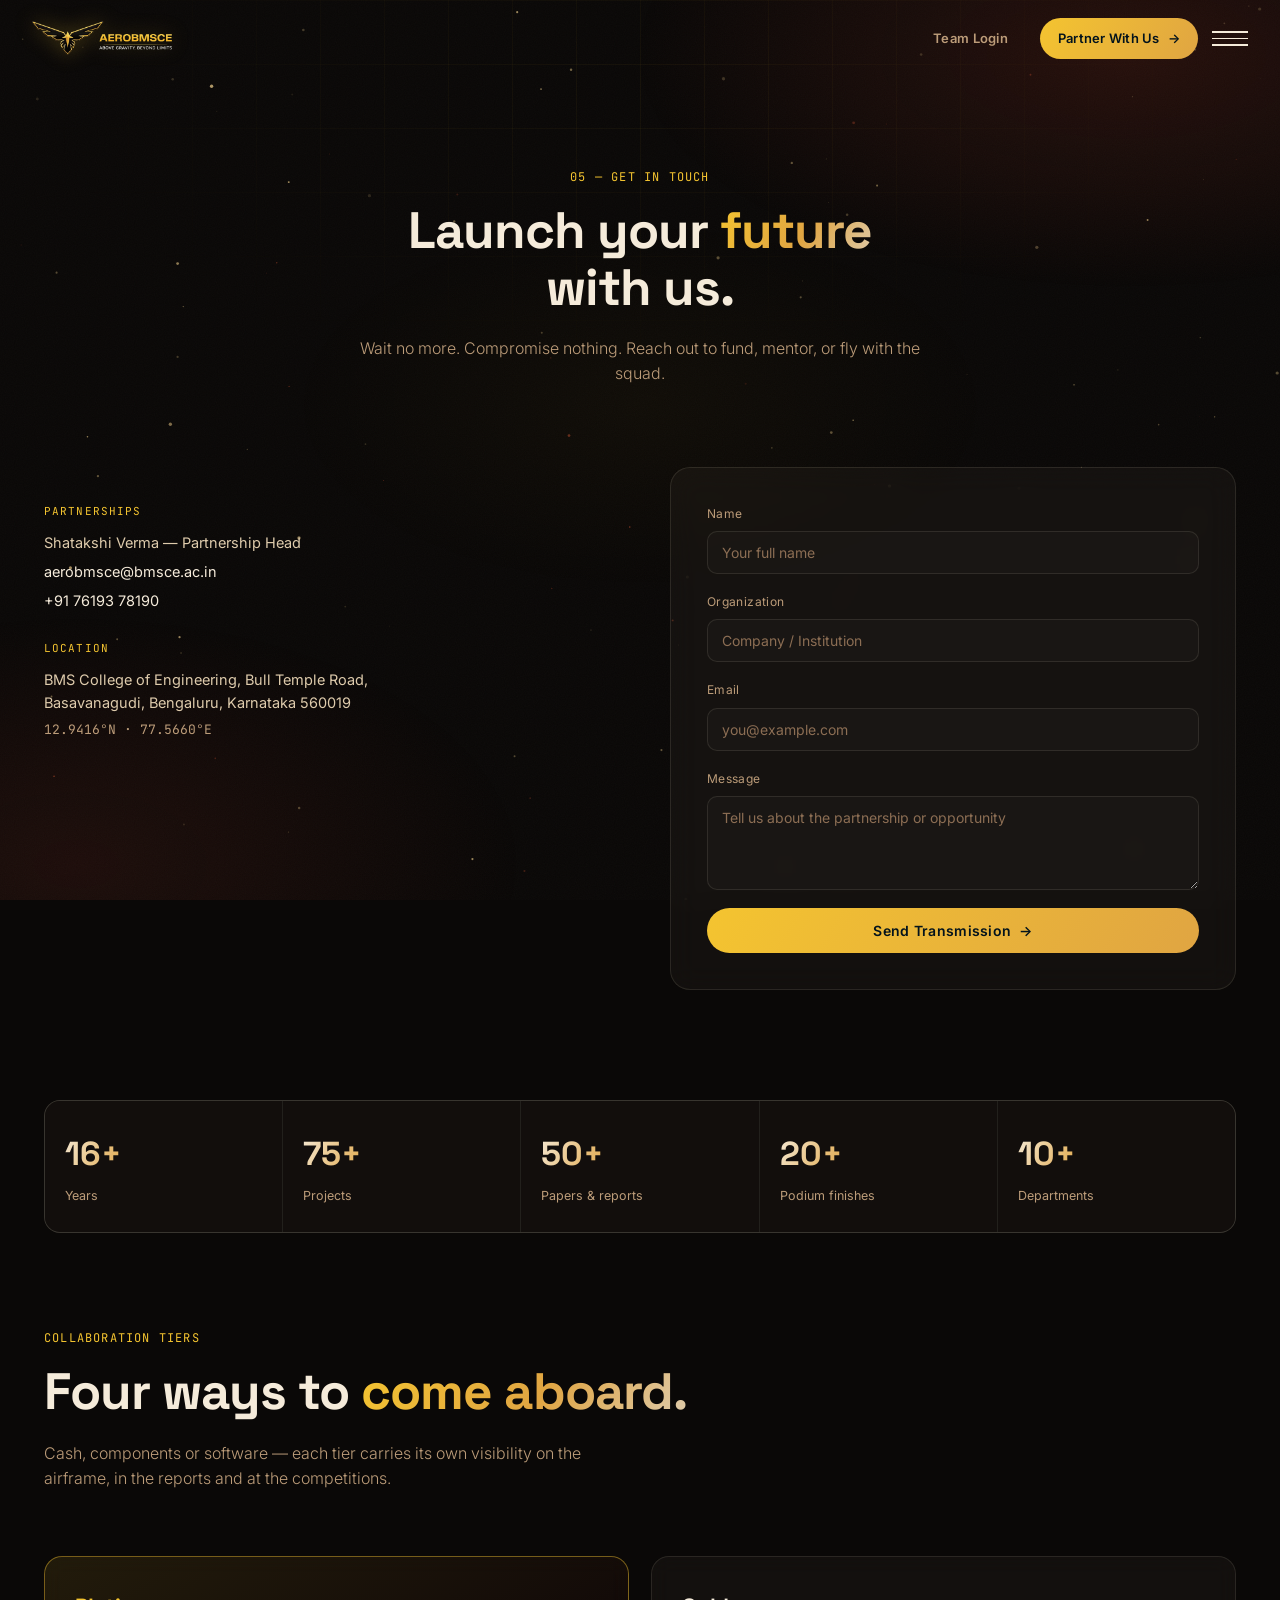
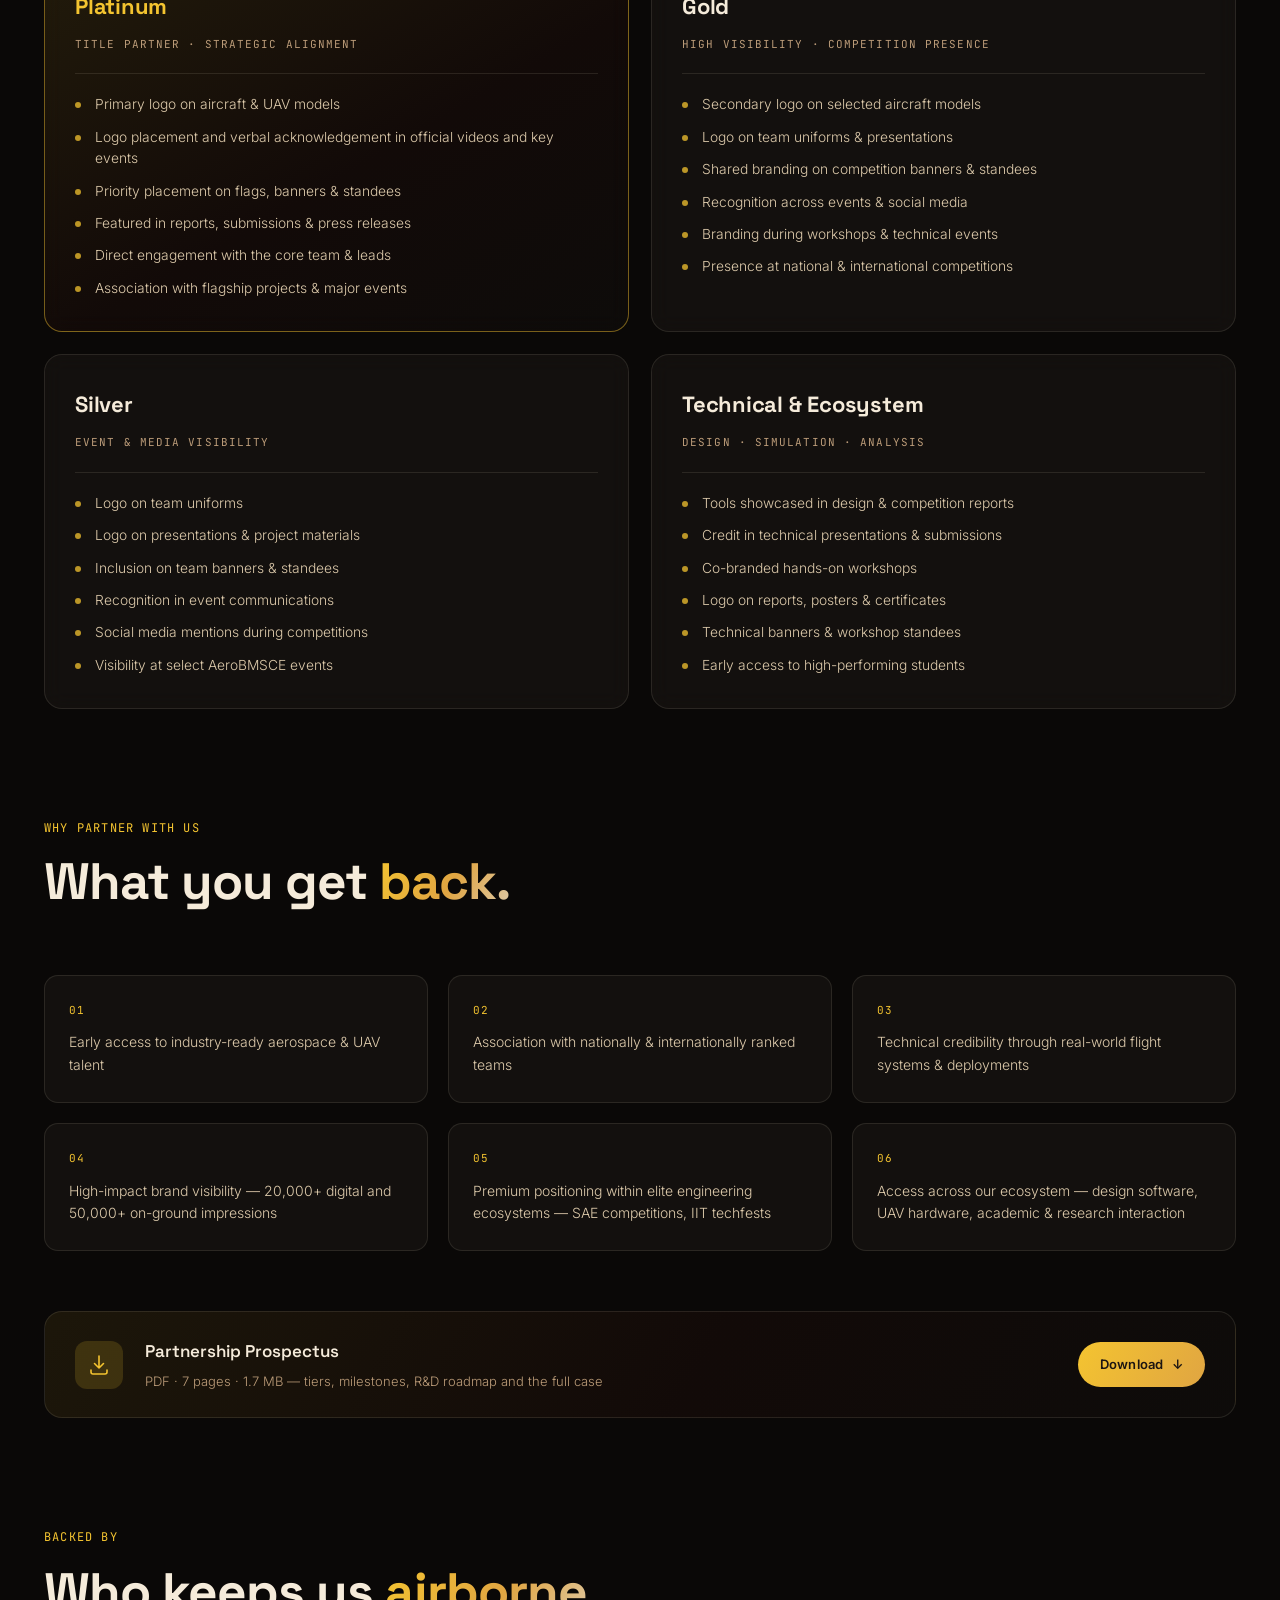
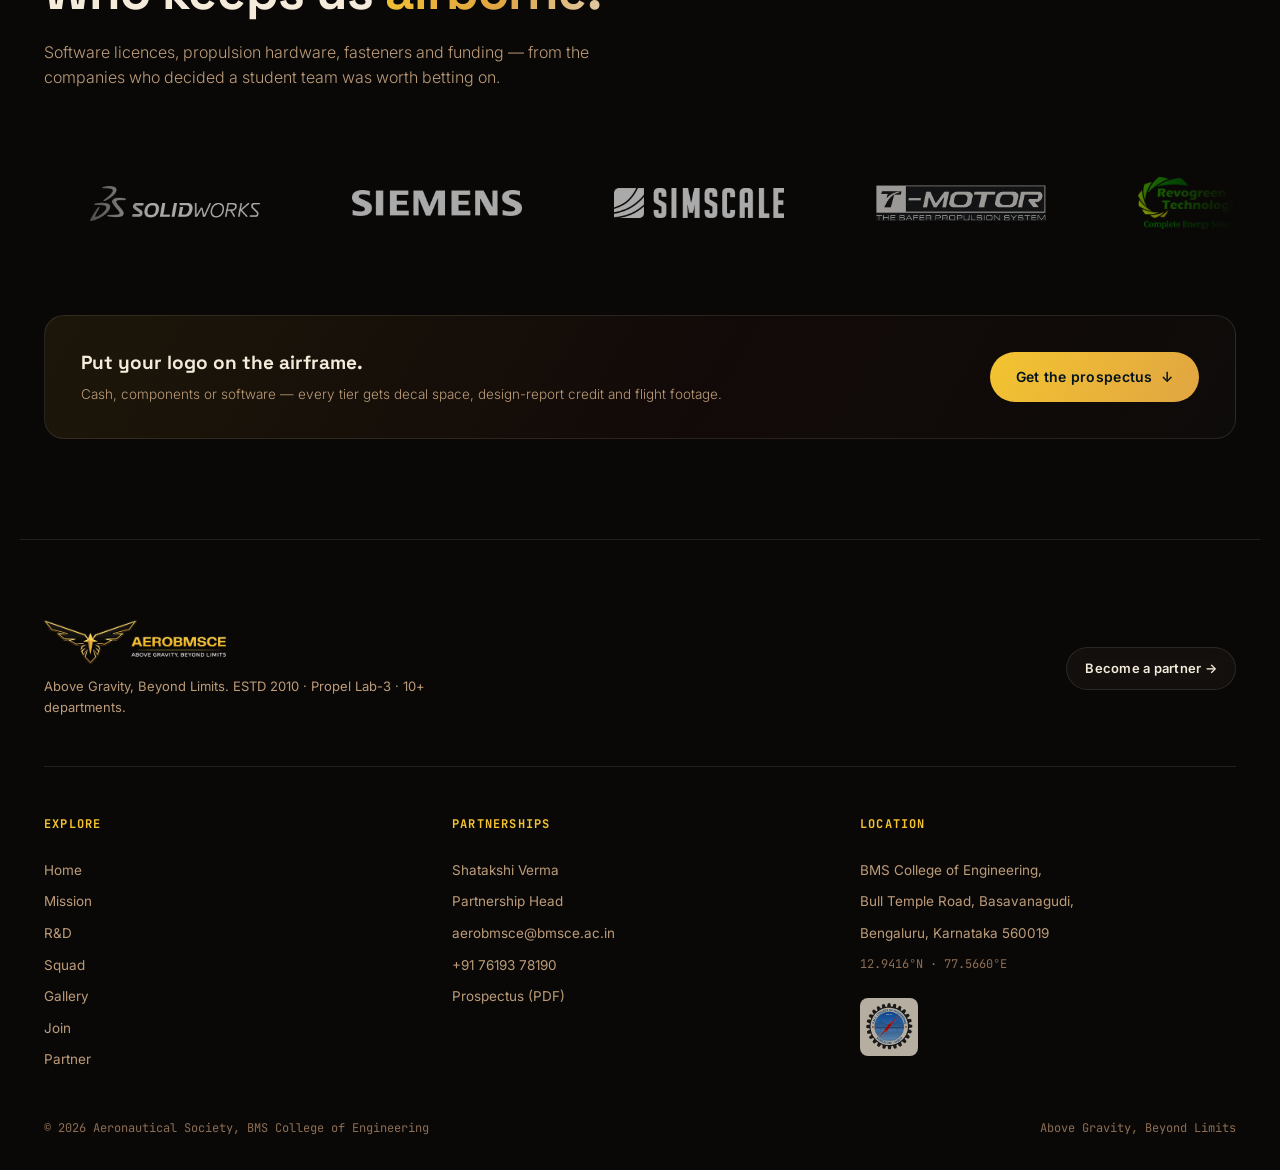
==== commit c98c6785: "Fix content contradictions across the site Headcount The Squad page counted Flying Phantoms as perso" ====
--- a/contact.html
+++ b/contact.html
@@ -74,7 +74,7 @@
 <!-- ============ PAGE HEADER ============ -->
 <section class="page-header">
   <div class="page-header-inner reveal">
-    <span class="section-tag">06 — Get in Touch</span>
+    <span class="section-tag">05 — Get in Touch</span>
     <h1 class="section-title">Launch your <span class="grad-text">future</span><br>with us.</h1>
     <p class="section-desc">Wait no more. Compromise nothing. Reach out to fund, mentor, or fly with the squad.</p>
   </div>
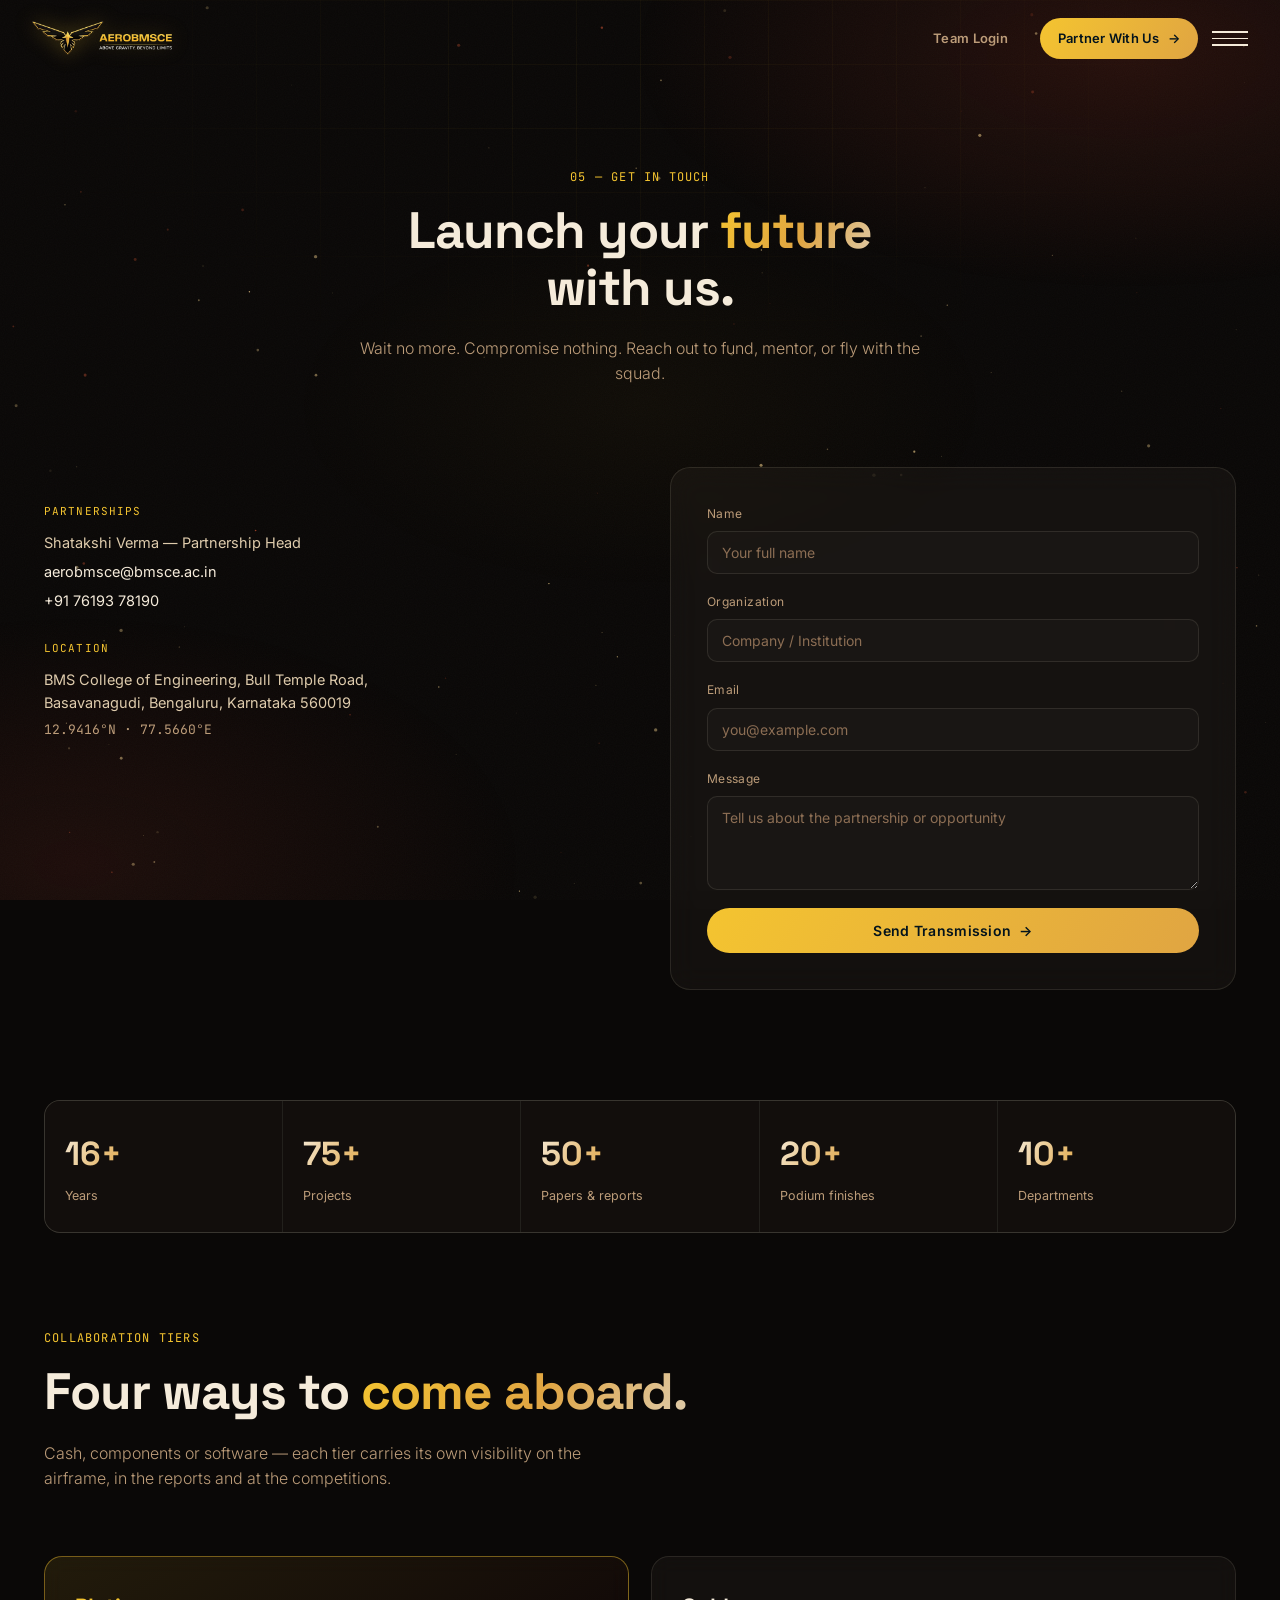
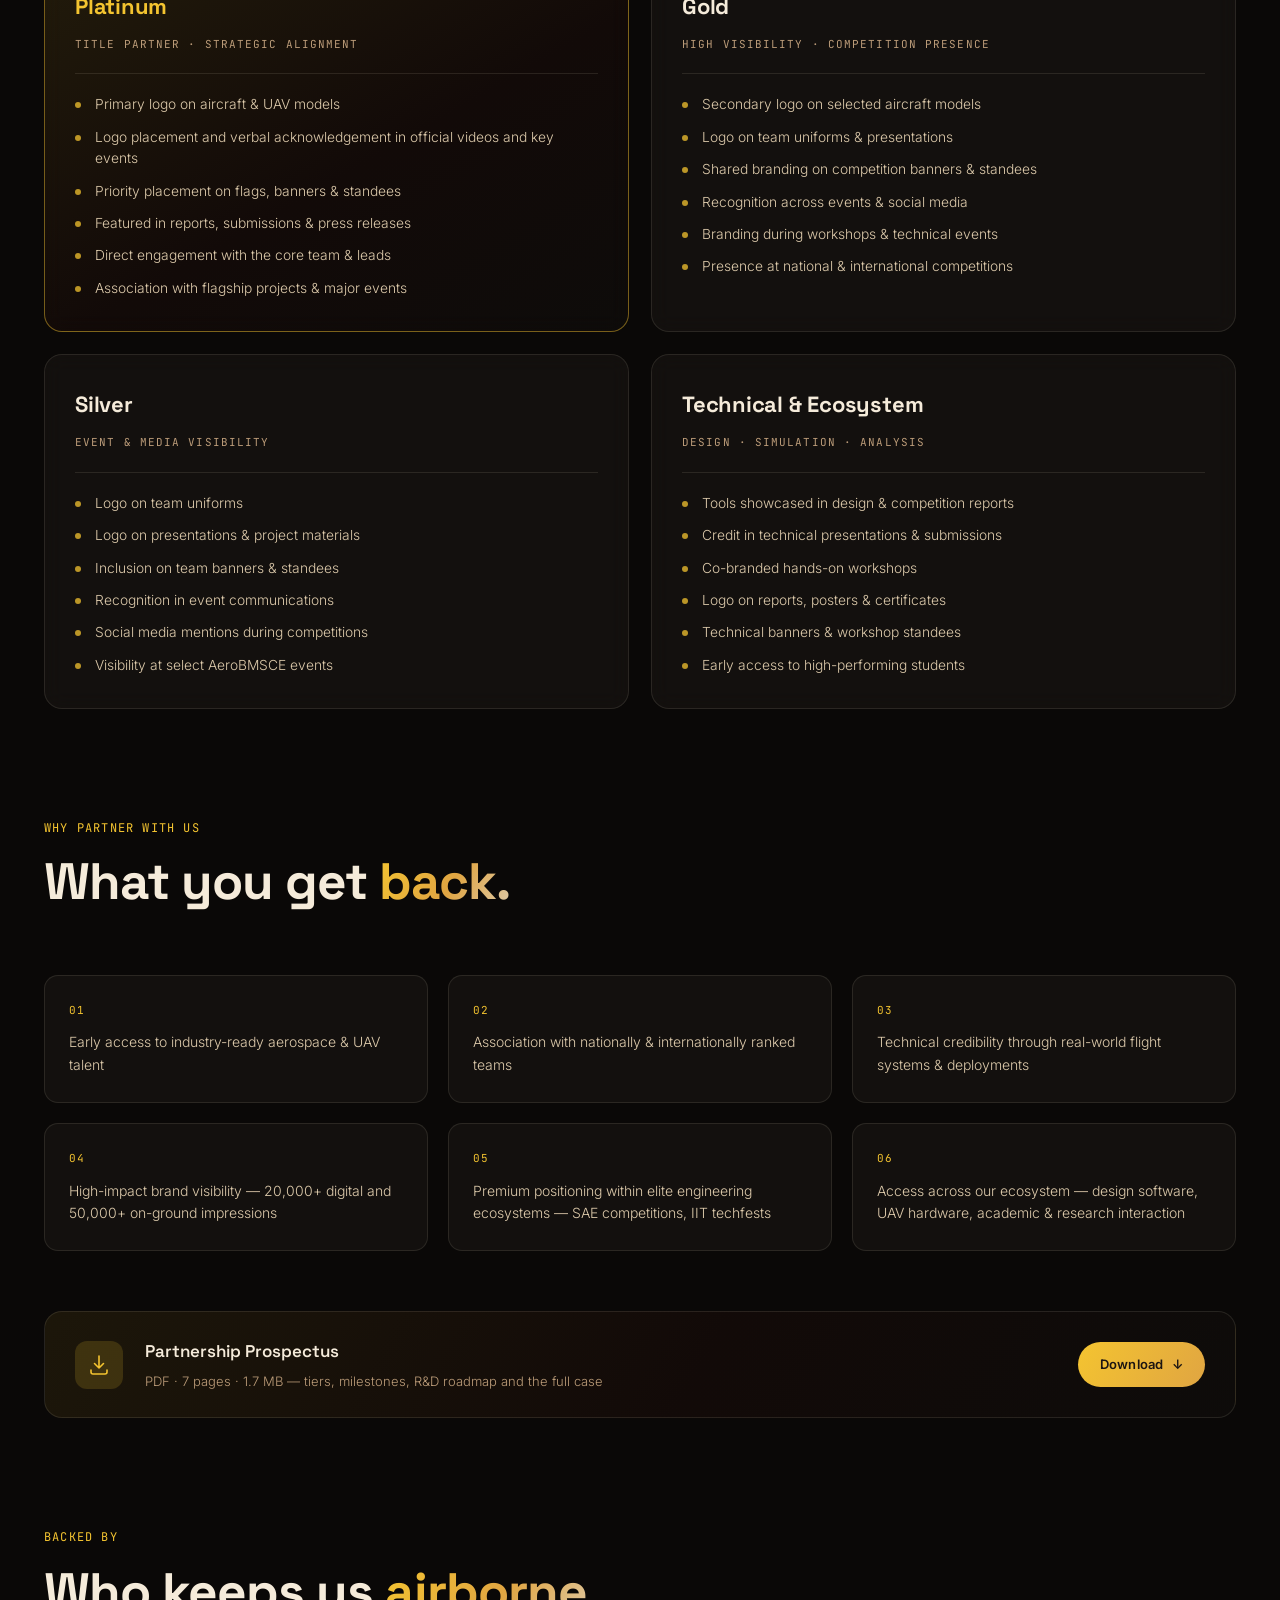
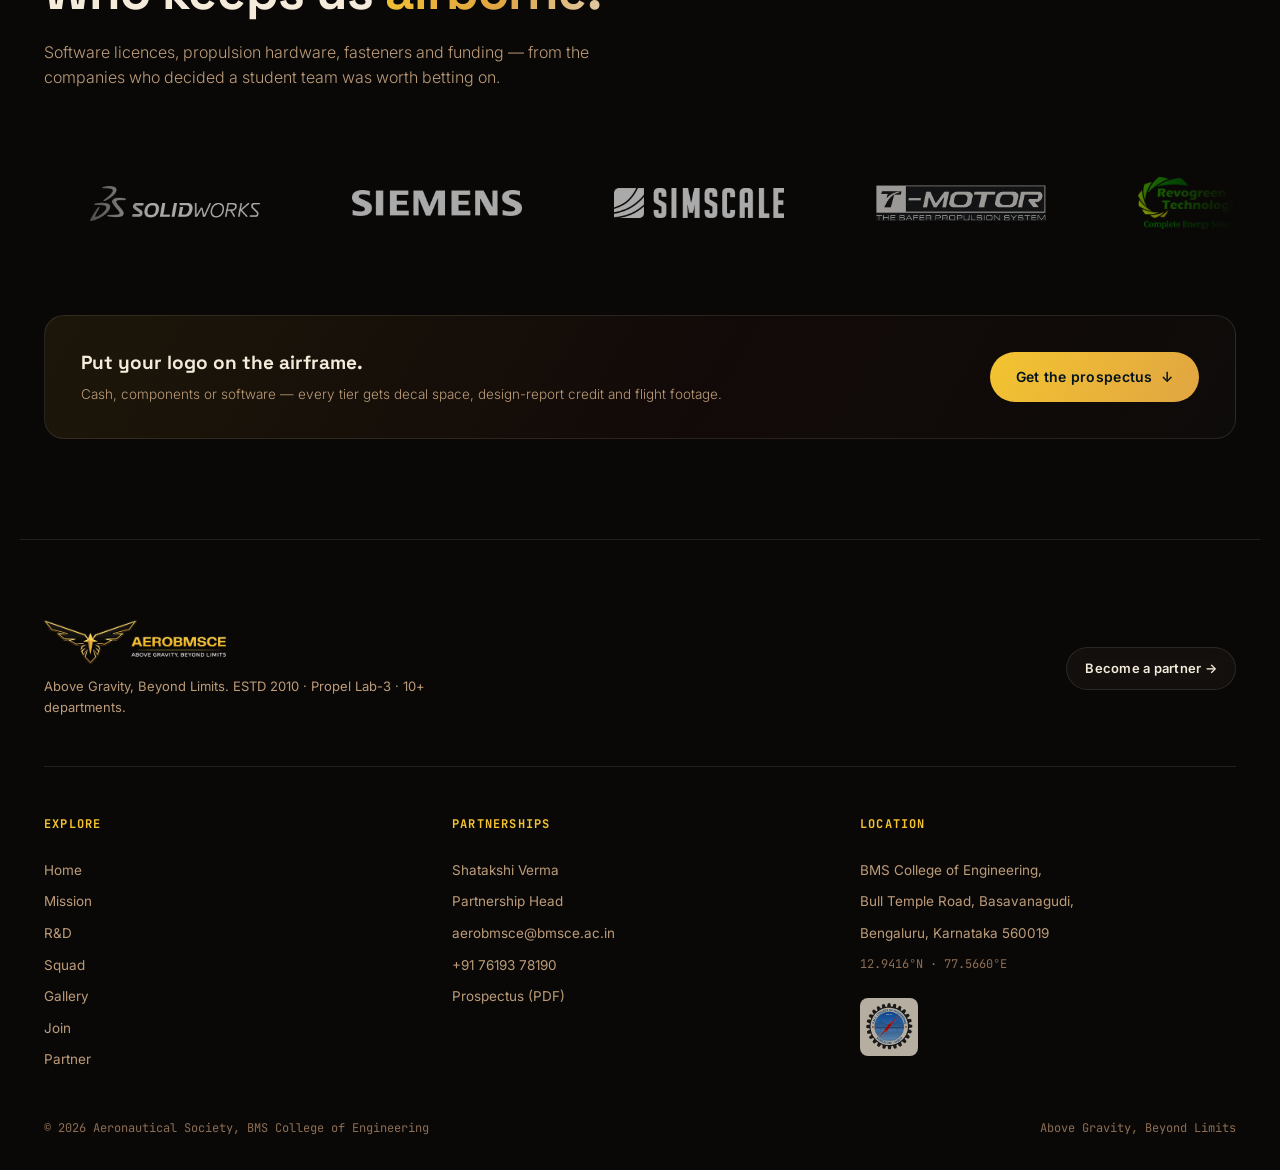
==== commit 53760dd8: "Add session preloader Bracketed logo mark, weighted progress bar and a phase readout, in the site pa" ====
--- a/contact.html
+++ b/contact.html
@@ -23,8 +23,23 @@
 <link rel="icon" type="image/png" sizes="64x64" href="assets/logos/favicon.png">
 <link rel="apple-touch-icon" href="assets/logos/apple-touch-icon.png">
 <link rel="stylesheet" href="style.css">
+<script src="preloader-boot.js"></script>
 </head>
 <body>
+
+<!-- ============ PRELOADER ============
+     First visit of the session only. Clears itself via CSS even if the
+     script never runs, so it can never trap the page. -->
+<div class="preloader no-js" role="status" aria-live="polite" aria-label="Loading">
+  <div class="pre-frame">
+    <img class="pre-mark" src="assets/logos/aerobmsce-mark.webp"
+         alt="" width="96" height="96" fetchpriority="high">
+  </div>
+  <div class="pre-bar"><span class="pre-fill"></span></div>
+  <p class="pre-status">Initializing <b>systems</b></p>
+  <span class="pre-pct">000%</span>
+</div>
+
 <a class="skip-link" href="#top">Skip to content</a>
 <div class="scroll-progress" id="scrollProgress" aria-hidden="true"></div>
 
@@ -343,5 +358,6 @@
 </footer>
 
 <script src="script.js"></script>
+<script src="preloader.js"></script>
 </body>
 </html>
--- a/style.css
+++ b/style.css
@@ -1914,3 +1914,312 @@
   .brand-logo--full{ display:none; }
   .brand-logo--mark{ display:block; height:28px; }
 }
+
+/* ---------- podium rank badge ----------
+   Rank leads each result line, so the achievement is the first thing
+   read rather than being buried after the competition name. */
+.timeline-card li{
+  display:flex; align-items:baseline; gap:10px; flex-wrap:wrap;
+}
+.rank{
+  flex:0 0 auto;
+  min-width:38px;
+  font-family:var(--font-head); font-weight:700; font-size:15px;
+  letter-spacing:-0.01em;
+  color:var(--cyan);
+  font-variant-numeric:tabular-nums;
+}
+/* podium places carry more weight than a placing deep in the field */
+.timeline-card li:has(.rank:not(:empty)) strong{ font-weight:600; }
+
+/* ---------- R&D cards with imagery ----------
+   The photo carries the card, so padding moves inside and the id badge
+   sits over the image rather than stacking above the heading. */
+.rnd-card--visual{
+  padding:0; overflow:hidden;
+  display:flex; flex-direction:column;
+}
+.rnd-media{
+  position:relative;
+  aspect-ratio:16 / 10;
+  overflow:hidden;
+  background:linear-gradient(160deg, var(--bg-2), var(--bg-1));
+}
+.rnd-media img{
+  width:100%; height:100%; object-fit:cover; display:block;
+  filter:saturate(0.75) brightness(0.78);
+  transition:transform 0.7s var(--ease), filter 0.5s var(--ease);
+}
+.rnd-card--visual:hover .rnd-media img{
+  transform:scale(1.04);
+  filter:saturate(0.95) brightness(0.92);
+}
+/* keep the dark house style over full-colour photography */
+.rnd-media::after{
+  content:''; position:absolute; inset:0;
+  background:linear-gradient(180deg, rgba(10,8,7,0.15) 0%, rgba(10,8,7,0.55) 60%, rgba(18,14,12,0.95) 100%);
+  pointer-events:none;
+}
+.rnd-media .rnd-id{
+  position:absolute; left:18px; bottom:14px; z-index:2;
+  margin:0; padding:5px 11px; border-radius:999px;
+  background:rgba(10,8,7,0.7); backdrop-filter:blur(8px);
+  border:1px solid var(--border-hover);
+}
+.rnd-card--visual h3{ padding:20px 24px 0; margin-bottom:10px; }
+.rnd-card--visual p{ padding:0 24px 26px; }
+.rnd-card--visual::before{ display:none; }
+
+@media (max-width: 600px){
+  .rnd-media{ aspect-ratio:16 / 9; }
+}
+
+/* ===========================================================
+   SQUAD CARDS
+   Portrait tile with an initials fallback, so a member without a
+   photograph still gets a finished-looking card rather than a hole.
+=========================================================== */
+.sq-grid{
+  display:grid; grid-template-columns:repeat(auto-fill, minmax(210px, 1fr));
+  gap:20px;
+}
+
+.sq-card{
+  display:flex; flex-direction:column;
+  border-radius:18px; overflow:hidden;
+  border:1px solid var(--border); background:var(--glass);
+  backdrop-filter:blur(10px);
+  transition:transform 0.4s var(--ease), border-color 0.4s, box-shadow 0.4s;
+}
+.sq-card.is-expandable{ cursor:pointer; }
+.sq-card:hover,
+.sq-card:focus-visible{
+  transform:translateY(-5px);
+  border-color:var(--border-hover);
+  box-shadow:0 22px 55px -24px rgba(244,196,48,0.3);
+}
+
+/* photo / initials */
+.sq-photo{
+  position:relative; aspect-ratio:1;
+  background:
+    radial-gradient(circle at 50% 35%, rgba(244,196,48,0.10), transparent 65%),
+    linear-gradient(160deg, var(--bg-2), var(--bg-1));
+  display:flex; align-items:center; justify-content:center;
+  overflow:hidden;
+}
+.sq-photo img{
+  width:100%; height:100%; object-fit:cover; display:block;
+  filter:saturate(0.8) brightness(0.9);
+  transition:transform 0.7s var(--ease), filter 0.5s var(--ease);
+}
+.sq-card:hover .sq-photo img{ transform:scale(1.05); filter:saturate(1) brightness(1); }
+.sq-initials{
+  font-family:var(--font-head); font-weight:700;
+  font-size:clamp(1.8rem, 4vw, 2.4rem);
+  letter-spacing:0.02em;
+  color:var(--slate-dim);
+  transition:color 0.4s;
+}
+.sq-card:hover .sq-initials{ color:var(--silver); }
+.sq-initials--lg{ font-size:4rem; }
+
+.sq-badge{
+  position:absolute; top:12px; right:12px;
+  font-family:var(--font-mono); font-size:9.5px; letter-spacing:0.14em;
+  text-transform:uppercase;
+  padding:4px 9px; border-radius:999px;
+  background:linear-gradient(120deg, var(--cyan), var(--cyan-soft));
+  color:#1C1512; font-weight:600;
+}
+
+/* body */
+.sq-body{ padding:16px 18px 18px; display:flex; flex-direction:column; gap:5px; }
+.sq-name{ font-family:var(--font-head); font-size:15px; font-weight:600; color:var(--white); }
+.sq-role{ font-size:12.5px; color:var(--slate); }
+.sq-card--lead .sq-role{ color:var(--cyan); font-weight:500; }
+
+.sq-skills{ display:flex; flex-wrap:wrap; gap:5px; margin-top:6px; }
+.sq-skill{
+  font-size:10.5px; padding:3px 8px; border-radius:999px;
+  border:1px solid var(--border); color:var(--slate);
+}
+
+.sq-links{ display:flex; gap:8px; margin-top:9px; }
+.sq-link{
+  width:28px; height:28px; border-radius:50%;
+  display:flex; align-items:center; justify-content:center;
+  border:1px solid var(--border); color:var(--slate);
+  transition:color 0.3s, border-color 0.3s, transform 0.3s var(--ease);
+}
+.sq-link:hover{ color:var(--cyan); border-color:var(--border-hover); transform:translateY(-2px); }
+.sq-link svg{ width:13px; height:13px; }
+
+.sq-more{
+  margin-top:9px; font-family:var(--font-mono); font-size:10px;
+  letter-spacing:0.1em; text-transform:uppercase; color:var(--cyan);
+  opacity:0; transform:translateX(-4px);
+  transition:opacity 0.3s, transform 0.3s var(--ease);
+}
+.sq-card:hover .sq-more,
+.sq-card:focus-visible .sq-more{ opacity:1; transform:translateX(0); }
+
+/* lead treatment */
+.sq-card--lead{
+  border-color:var(--border-hover);
+  background:linear-gradient(150deg, rgba(244,196,48,0.09), rgba(154,51,35,0.05) 60%, transparent);
+}
+
+/* ---------- detail panel ---------- */
+.sq-modal-panel{ max-width:760px; padding:0; overflow:hidden; }
+.sq-modal-body{ display:grid; grid-template-columns:260px 1fr; }
+.sq-modal-photo{
+  position:relative;
+  background:
+    radial-gradient(circle at 50% 35%, rgba(244,196,48,0.12), transparent 65%),
+    linear-gradient(160deg, var(--bg-2), var(--bg-1));
+  display:flex; align-items:center; justify-content:center;
+  min-height:300px;
+}
+.sq-modal-photo img{ width:100%; height:100%; object-fit:cover; }
+.sq-modal-text{ padding:34px 32px; }
+.sq-modal-text .modal-title{ margin:8px 0 4px; }
+.sq-modal-role{ font-size:14px; color:var(--cyan); margin-bottom:18px; }
+.sq-modal-bio{ font-size:14.5px; line-height:1.7; color:var(--silver); font-weight:300; }
+.sq-modal-h{
+  font-family:var(--font-mono); font-size:10.5px; letter-spacing:0.14em;
+  text-transform:uppercase; color:var(--slate); margin:22px 0 10px;
+}
+.sq-modal-list{ display:flex; flex-wrap:wrap; gap:7px; }
+.sq-modal-list li{
+  font-size:12.5px; padding:5px 11px; border-radius:999px;
+  border:1px solid var(--border); color:var(--silver);
+}
+
+@media (max-width: 640px){
+  .sq-grid{ grid-template-columns:repeat(2, 1fr); gap:14px; }
+  .sq-body{ padding:13px 14px 15px; }
+  .sq-modal-body{ grid-template-columns:1fr; }
+  .sq-modal-photo{ min-height:200px; aspect-ratio:16/9; }
+  .sq-modal-text{ padding:26px 22px; }
+}
+
+/* ---------- which team took the result ---------- */
+.li-teams{
+  display:inline-flex; flex-wrap:wrap; gap:5px;
+  margin-left:2px;
+}
+.li-team{
+  font-family:var(--font-mono); font-size:10px; letter-spacing:0.08em;
+  text-transform:uppercase;
+  padding:3px 9px; border-radius:999px;
+  border:1px solid var(--border);
+  color:var(--slate);
+  background:rgba(235,222,198,0.03);
+  transition:color 0.3s, border-color 0.3s;
+}
+.timeline-card:hover .li-team{ color:var(--silver); border-color:rgba(235,222,198,0.2); }
+
+/* ordinal suffix — raised and smaller, the way a placing is normally set */
+.rank sup{
+  font-size:0.6em;
+  vertical-align:super;
+  line-height:0;
+  margin-left:0.5px;
+  font-weight:600;
+}
+
+/* ===========================================================
+   PRELOADER
+   Shown once per browser session on the public pages.
+
+   Safety: the fade-out is a CSS animation with a hard 4.5s ceiling, so
+   if JavaScript never runs the overlay still clears itself and the site
+   is never trapped behind it. JS simply hides it sooner.
+=========================================================== */
+.preloader{
+  position:fixed; inset:0; z-index:300;
+  display:flex; flex-direction:column; align-items:center; justify-content:center;
+  gap:26px;
+  background:
+    radial-gradient(ellipse 60% 50% at 50% 45%, rgba(154,51,35,0.16), transparent 65%),
+    #060403;
+  animation:preFailsafe 0.4s linear 4.5s forwards;
+}
+.preloader::before{
+  content:''; position:absolute; inset:0;
+  background-image:
+    linear-gradient(rgba(235,222,198,0.028) 1px, transparent 1px),
+    linear-gradient(90deg, rgba(235,222,198,0.028) 1px, transparent 1px);
+  background-size:70px 70px;
+  mask-image:radial-gradient(ellipse 70% 60% at 50% 50%, black, transparent 80%);
+  -webkit-mask-image:radial-gradient(ellipse 70% 60% at 50% 50%, black, transparent 80%);
+}
+/* runs only if JS never removes the overlay */
+@keyframes preFailsafe{ to{ opacity:0; visibility:hidden; pointer-events:none; } }
+
+.preloader.is-done{
+  opacity:0; visibility:hidden; pointer-events:none;
+  transition:opacity 0.6s var(--ease), visibility 0.6s;
+}
+.preloader.is-instant{ display:none; }
+
+/* bracketed frame around the mark */
+.pre-frame{
+  position:relative; padding:26px;
+  display:flex; align-items:center; justify-content:center;
+}
+.pre-frame::before,
+.pre-frame::after{
+  content:''; position:absolute; width:26px; height:26px;
+  border:1px solid var(--cyan); opacity:0.75;
+}
+.pre-frame::before{ top:0; left:0;  border-right:none; border-bottom:none; }
+.pre-frame::after{  bottom:0; right:0; border-left:none;  border-top:none;  }
+
+.pre-mark{
+  width:96px; height:96px; display:block;
+  filter:drop-shadow(0 0 24px rgba(244,196,48,0.35));
+  animation:preBreathe 2.4s ease-in-out infinite;
+}
+@keyframes preBreathe{
+  0%,100%{ transform:scale(1);    opacity:0.9; }
+  50%    { transform:scale(1.045); opacity:1;   }
+}
+
+/* progress */
+.pre-bar{
+  position:relative; width:min(280px, 60vw); height:2px;
+  background:rgba(235,222,198,0.12); border-radius:2px; overflow:hidden;
+}
+.pre-fill{
+  display:block; height:100%; width:0%;
+  background:linear-gradient(90deg, var(--brick-soft), var(--cyan));
+  box-shadow:0 0 10px rgba(244,196,48,0.55);
+  transition:width 0.35s var(--ease);
+}
+/* if JS never reports progress, sweep anyway so it is not a dead bar */
+.preloader.no-js .pre-fill{ animation:preSweep 4s ease-out forwards; }
+@keyframes preSweep{ to{ width:100%; } }
+
+.pre-status{
+  position:relative;
+  font-family:var(--font-mono); font-size:11px; letter-spacing:0.22em;
+  text-transform:uppercase; color:var(--slate);
+}
+.pre-status b{ color:var(--cyan); font-weight:500; }
+.pre-pct{
+  font-family:var(--font-mono); font-size:10px; letter-spacing:0.14em;
+  color:var(--slate-dim); font-variant-numeric:tabular-nums;
+}
+
+@media (prefers-reduced-motion: reduce){
+  .pre-mark{ animation:none; }
+  .preloader{ animation:preFailsafe 0.01s linear 0.4s forwards; }
+}
+@media (max-width: 600px){
+  .pre-mark{ width:72px; height:72px; }
+}
+/* second and later page views in the same session skip it entirely,
+   set by an inline script in <head> so there is no flash */
+html.pre-seen .preloader{ display:none; }
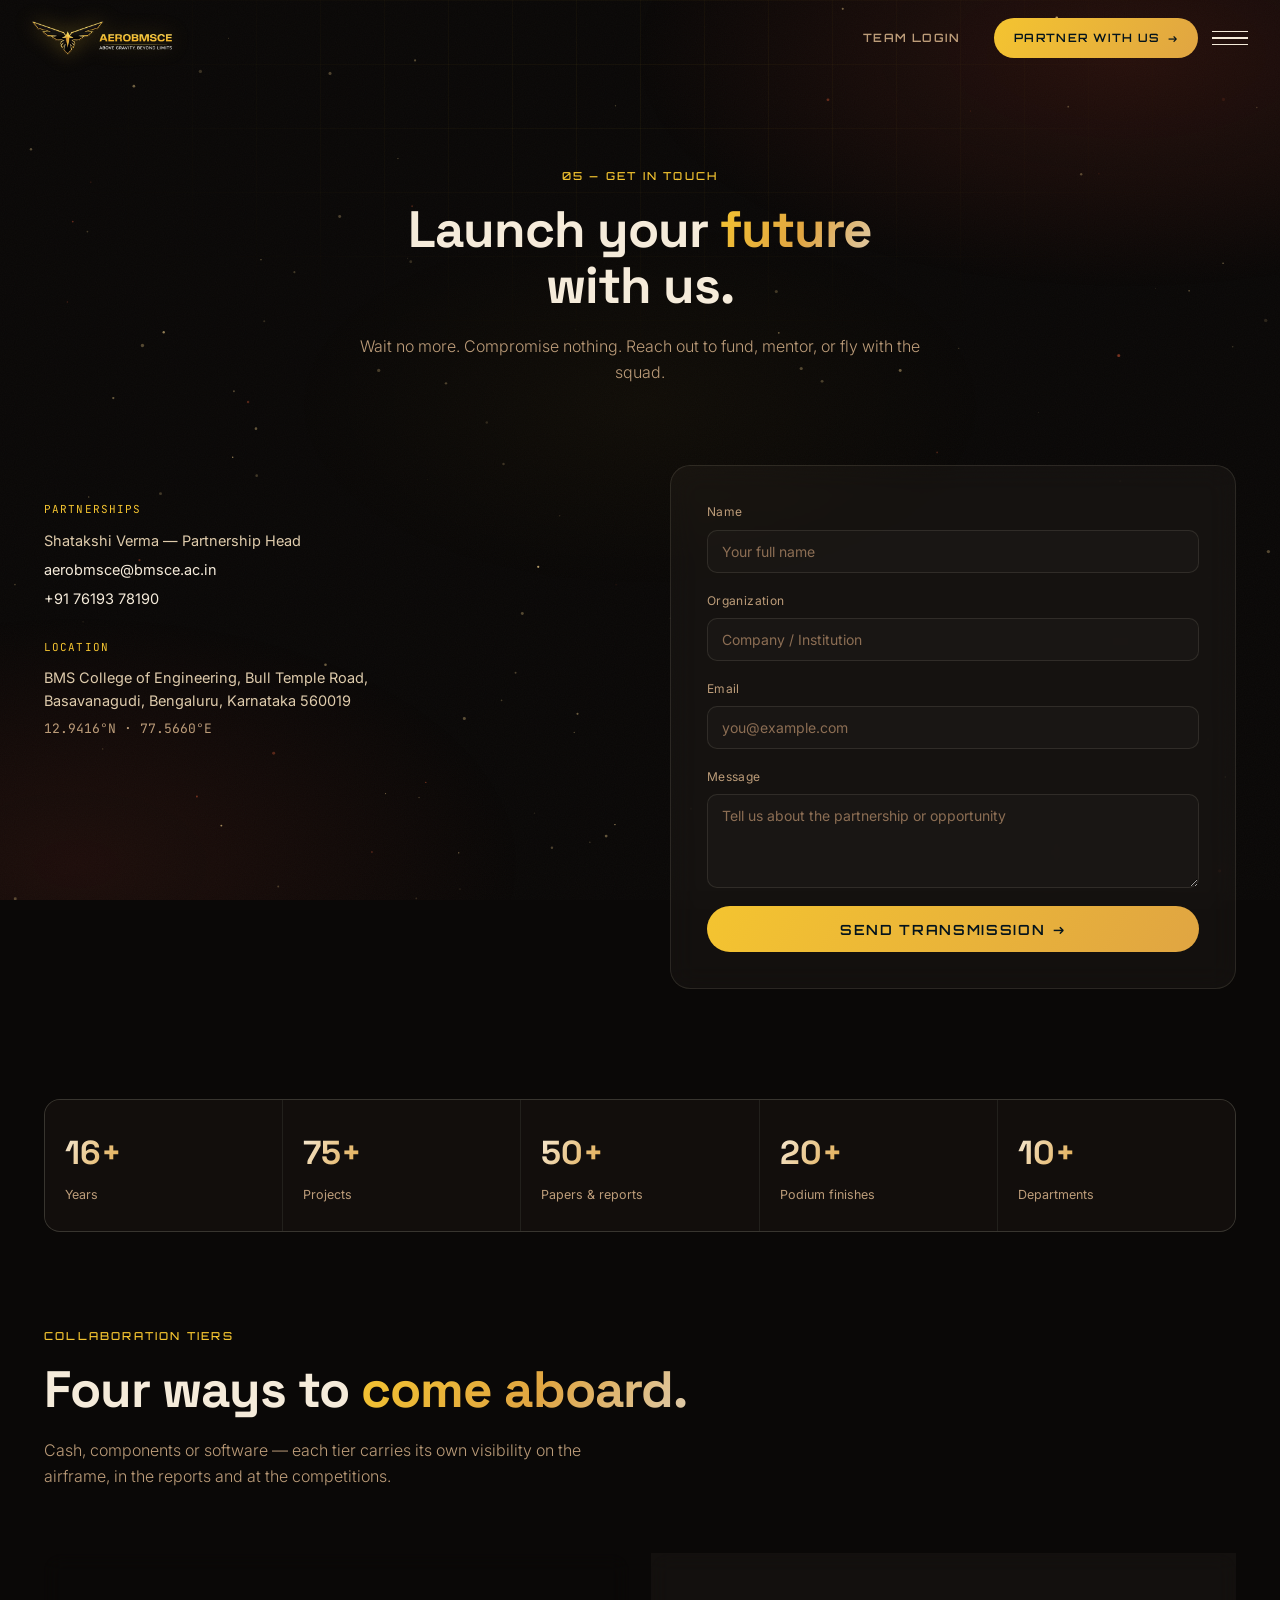
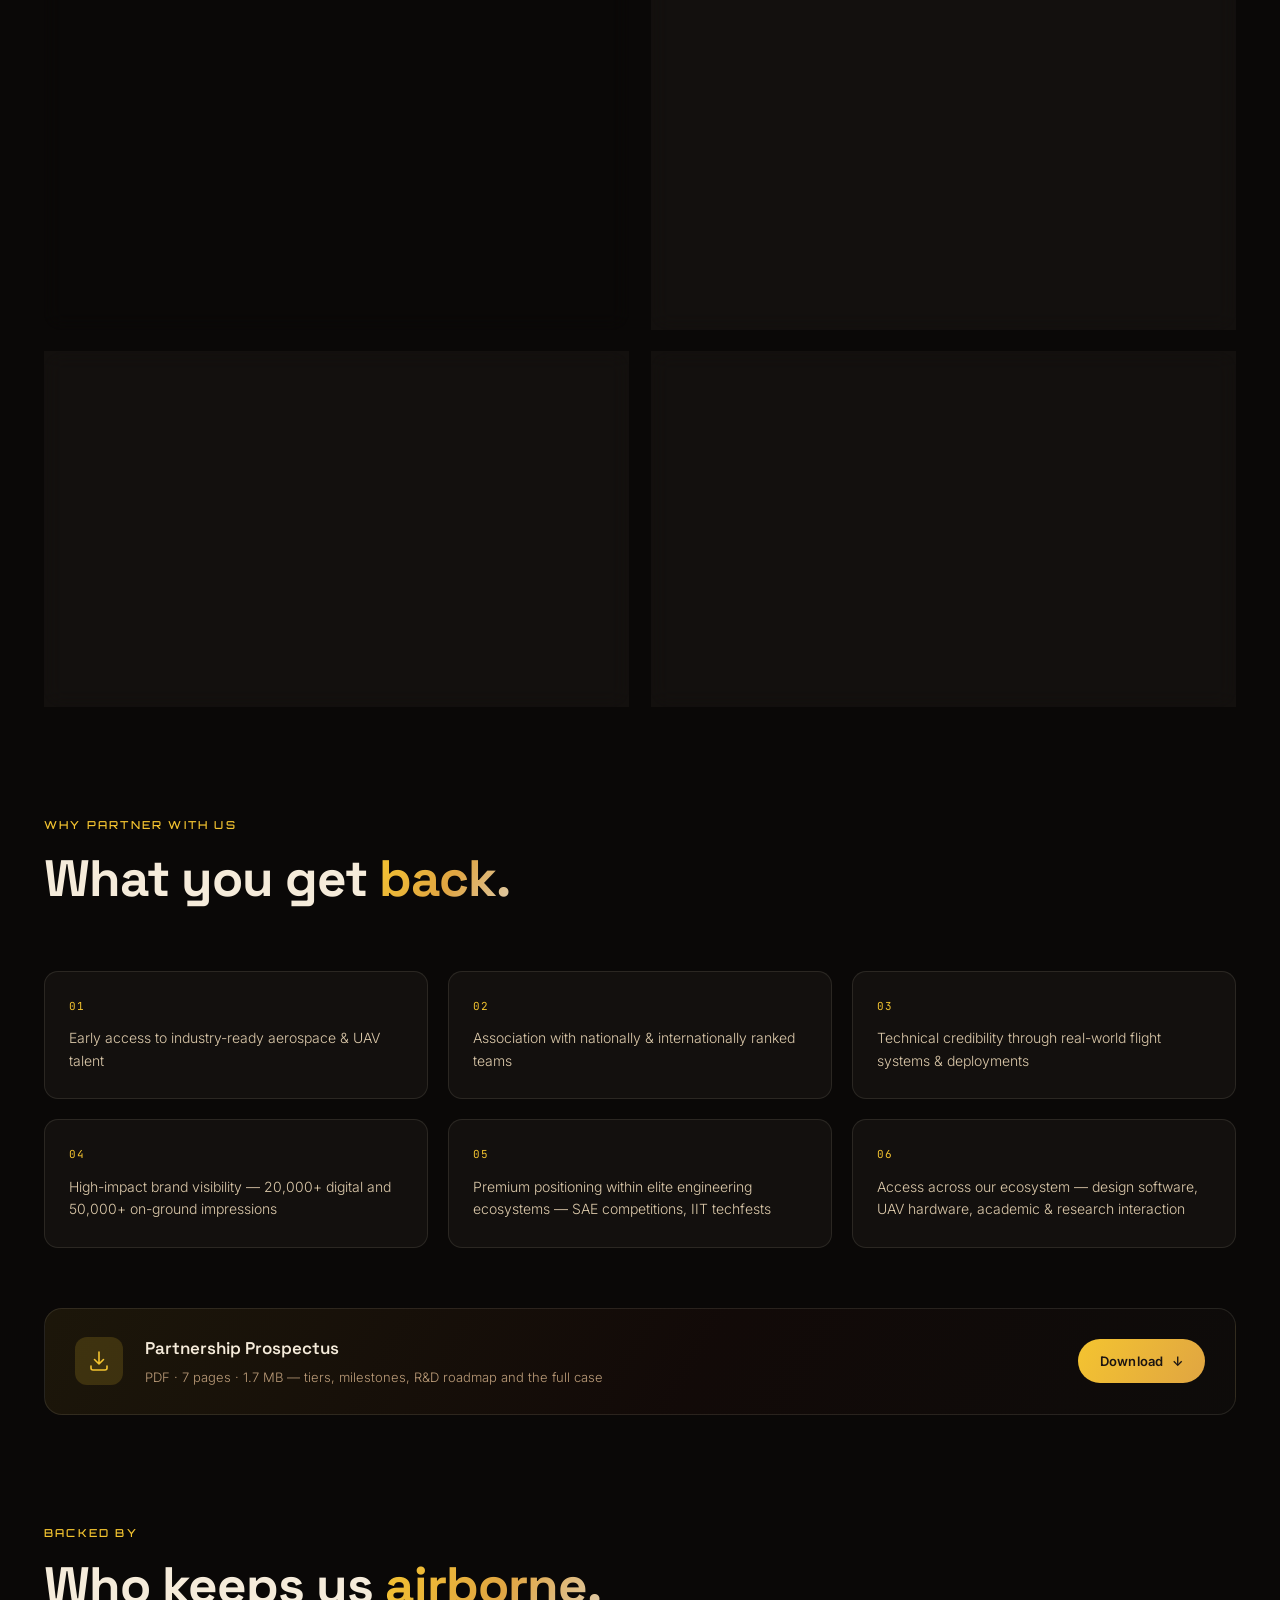
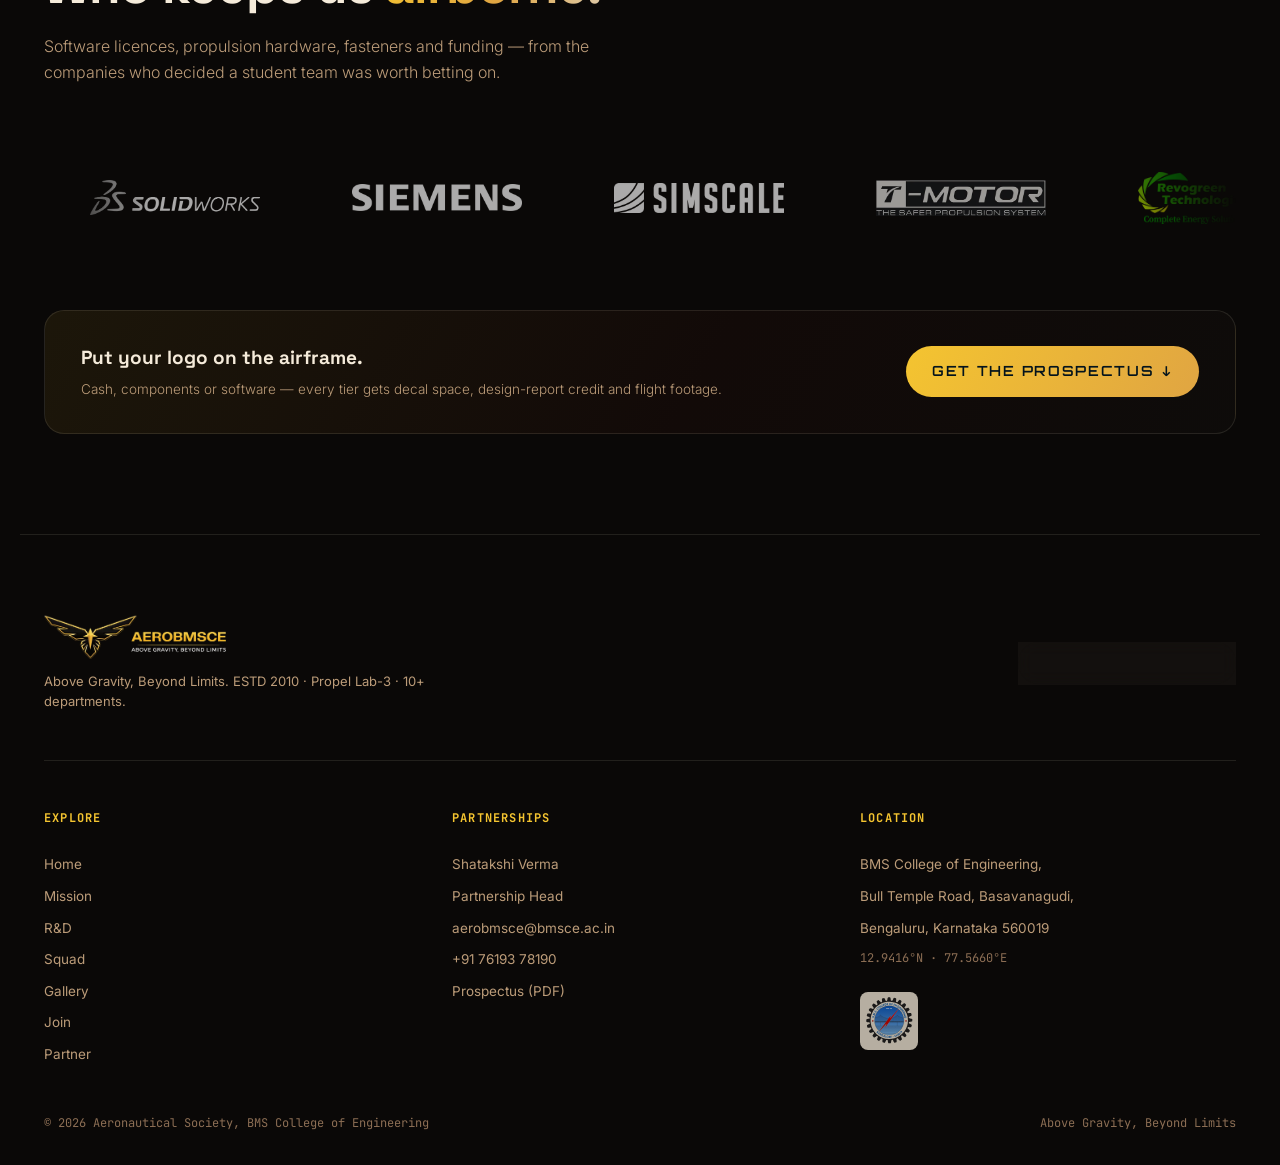
==== commit d8f61db1: "Add Orbitron as a display face, self-hosted Subset to Latin and shipped as a 12 KB variable woff2 ra" ====
--- a/contact.html
+++ b/contact.html
@@ -22,6 +22,7 @@
 <link href="https://fonts.googleapis.com/css2?family=Space+Grotesk:wght@400;500;600;700&family=Inter:wght@300;400;500;600&family=JetBrains+Mono:wght@400;500&display=swap" rel="stylesheet">
 <link rel="icon" type="image/png" sizes="64x64" href="assets/logos/favicon.png">
 <link rel="apple-touch-icon" href="assets/logos/apple-touch-icon.png">
+<link rel="preload" href="assets/fonts/Orbitron-var.woff2" as="font" type="font/woff2" crossorigin>
 <link rel="stylesheet" href="style.css">
 <script src="preloader-boot.js"></script>
 </head>
--- a/style.css
+++ b/style.css
@@ -5,6 +5,19 @@
    inspired by Skyroot's aerospace aesthetic; content voice kept
    authentic to mission control.
 =========================================================== */
+
+/* Orbitron — self-hosted variable face, subset to Latin (12 KB).
+   Self-hosted rather than Google-served: it is the one font that must
+   land before the preloader paints, and a third-party round trip is the
+   wrong thing to gamble that on. */
+@font-face{
+  font-family:'Orbitron';
+  src:url('assets/fonts/Orbitron-var.woff2') format('woff2-variations'),
+      url('assets/fonts/Orbitron-var.woff2') format('woff2');
+  font-weight:400 900;
+  font-style:normal;
+  font-display:swap;
+}
 
 :root{
   --bg-0: #0A0807;
@@ -25,6 +38,15 @@
   --border-hover-brick: rgba(196, 80, 47, 0.5);
   --glass: rgba(235, 222, 198, 0.04);
   --glass-hover: rgba(235, 222, 198, 0.08);
+  /* Four roles, each with a job:
+       display — Orbitron. Instrument-panel voice. UPPERCASE ONLY, short
+                 strings only. Its lowercase is weak and its digits are
+                 proportional, so it never touches body copy or a ticking
+                 number. See the note on .cd-num.
+       head    — Space Grotesk. Headlines and sentence-case titles.
+       body    — Inter. Anything a person actually reads.
+       mono    — JetBrains Mono. Tabular data, specs, telemetry. */
+  --font-display: 'Orbitron', 'Space Grotesk', sans-serif;
   --font-head: 'Space Grotesk', 'Inter', sans-serif;
   --font-body: 'Inter', sans-serif;
   --font-mono: 'JetBrains Mono', monospace;
@@ -194,8 +216,9 @@
 
 .btn{
   display:inline-flex; align-items:center; gap:8px;
-  font-size:13px; font-weight:600; letter-spacing:0.02em;
-  padding:10px 18px; border-radius:999px;
+  font-family:var(--font-display); font-weight:600;
+  font-size:11.5px; letter-spacing:0.12em; text-transform:uppercase;
+  padding:11px 20px; border-radius:999px;
   transition:all 0.3s var(--ease);
   white-space:nowrap;
 }
@@ -249,9 +272,12 @@
 }
 .mobile-overlay a{
   position:relative; display:block;
-  font-family:var(--font-head); font-weight:700;
-  font-size:clamp(2rem, 6vw, 4.4rem); line-height:1.12;
-  letter-spacing:-0.02em; color:var(--silver);
+  font-family:var(--font-display); font-weight:700;
+  text-transform:uppercase;
+  /* smaller ceiling than the Space Grotesk it replaced — Orbitron runs
+     roughly 25% wider per character, so the old 4.4rem overflowed */
+  font-size:clamp(1.6rem, 4.6vw, 3.3rem); line-height:1.18;
+  letter-spacing:0.02em; color:var(--silver);
   padding:6px 0;
   opacity:0; transform:translateY(24px);
   transition:color 0.35s var(--ease), opacity 0.5s var(--ease), transform 0.5s var(--ease);
@@ -369,7 +395,8 @@
 .hero-content{ text-align:left; z-index:2; }
 
 .eyebrow{
-  font-family:var(--font-mono); font-size:12px; letter-spacing:0.12em;
+  font-family:var(--font-display); font-weight:500;
+  font-size:11px; letter-spacing:0.2em;
   color:var(--cyan); text-transform:uppercase; margin-bottom:20px;
 }
 
@@ -439,6 +466,10 @@
 }
 .countdown{ display:flex; align-items:baseline; gap:10px; }
 .cd-block{ display:flex; flex-direction:column; align-items:center; gap:4px; min-width:56px; }
+/* Deliberately NOT Orbitron. Its digits are proportional — "1" is 391
+   units against ~830 for the rest — so a ticking clock would visibly
+   re-centre every time a 1 enters or leaves. Space Grotesk has real
+   tabular figures, which is what a clock needs. */
 .cd-num{
   font-family:var(--font-head); font-weight:700; font-size:clamp(1.8rem,5vw,3rem);
   color:var(--white); font-variant-numeric:tabular-nums;
@@ -458,7 +489,7 @@
 .stat-card:hover{ background:var(--bg-2); }
 .stat-idx{ font-family:var(--font-mono); font-size:11px; color:var(--slate-dim); }
 .stat-num, .stat-num-text{
-  font-family:var(--font-head); font-weight:700;
+  font-family:var(--font-display); font-weight:700; letter-spacing:0.01em;
   font-size:clamp(2rem,4vw,2.8rem);
   background:linear-gradient(120deg, var(--white), var(--cyan-soft));
   -webkit-background-clip:text; background-clip:text; color:transparent;
@@ -493,7 +524,8 @@
 .section--top-tight{ padding-top:16px; }
 .section-head{ max-width:720px; margin-bottom:64px; }
 .section-tag{
-  font-family:var(--font-mono); font-size:12px; letter-spacing:0.1em;
+  font-family:var(--font-display); font-weight:500;
+  font-size:11px; letter-spacing:0.2em;
   color:var(--cyan); text-transform:uppercase; display:block; margin-bottom:16px;
 }
 .section-title{
@@ -735,7 +767,7 @@
   margin-bottom:22px;
 }
 .fleet-mark--empty span{
-  font-family:var(--font-head); font-weight:700; font-size:24px; color:var(--cyan);
+  font-family:var(--font-display); font-weight:700; font-size:21px; color:var(--cyan);
 }
 .fleet-card h3{ font-family:var(--font-head); font-size:19px; }
 .fleet-card p{ font-size:13.5px; color:var(--slate); font-weight:300; }
@@ -1078,7 +1110,7 @@
 }
 .process-step:hover{ transform:translateY(-4px); border-color:var(--border-hover); }
 .process-num{
-  font-family:var(--font-head); font-weight:700; font-size:28px;
+  font-family:var(--font-display); font-weight:800; font-size:25px;
   color:transparent; -webkit-text-stroke:1px var(--cyan);
   display:block; margin-bottom:14px;
 }
@@ -1923,9 +1955,9 @@
 }
 .rank{
   flex:0 0 auto;
-  min-width:38px;
-  font-family:var(--font-head); font-weight:700; font-size:15px;
-  letter-spacing:-0.01em;
+  min-width:42px;
+  font-family:var(--font-display); font-weight:700; font-size:14px;
+  letter-spacing:0.01em;
   color:var(--cyan);
   font-variant-numeric:tabular-nums;
 }
@@ -2204,12 +2236,14 @@
 
 .pre-status{
   position:relative;
-  font-family:var(--font-mono); font-size:11px; letter-spacing:0.22em;
+  font-family:var(--font-display); font-weight:500;
+  font-size:10.5px; letter-spacing:0.28em;
   text-transform:uppercase; color:var(--slate);
 }
 .pre-status b{ color:var(--cyan); font-weight:500; }
 .pre-pct{
-  font-family:var(--font-mono); font-size:10px; letter-spacing:0.14em;
+  font-family:var(--font-display); font-weight:500;
+  font-size:10px; letter-spacing:0.14em;
   color:var(--slate-dim); font-variant-numeric:tabular-nums;
 }
 
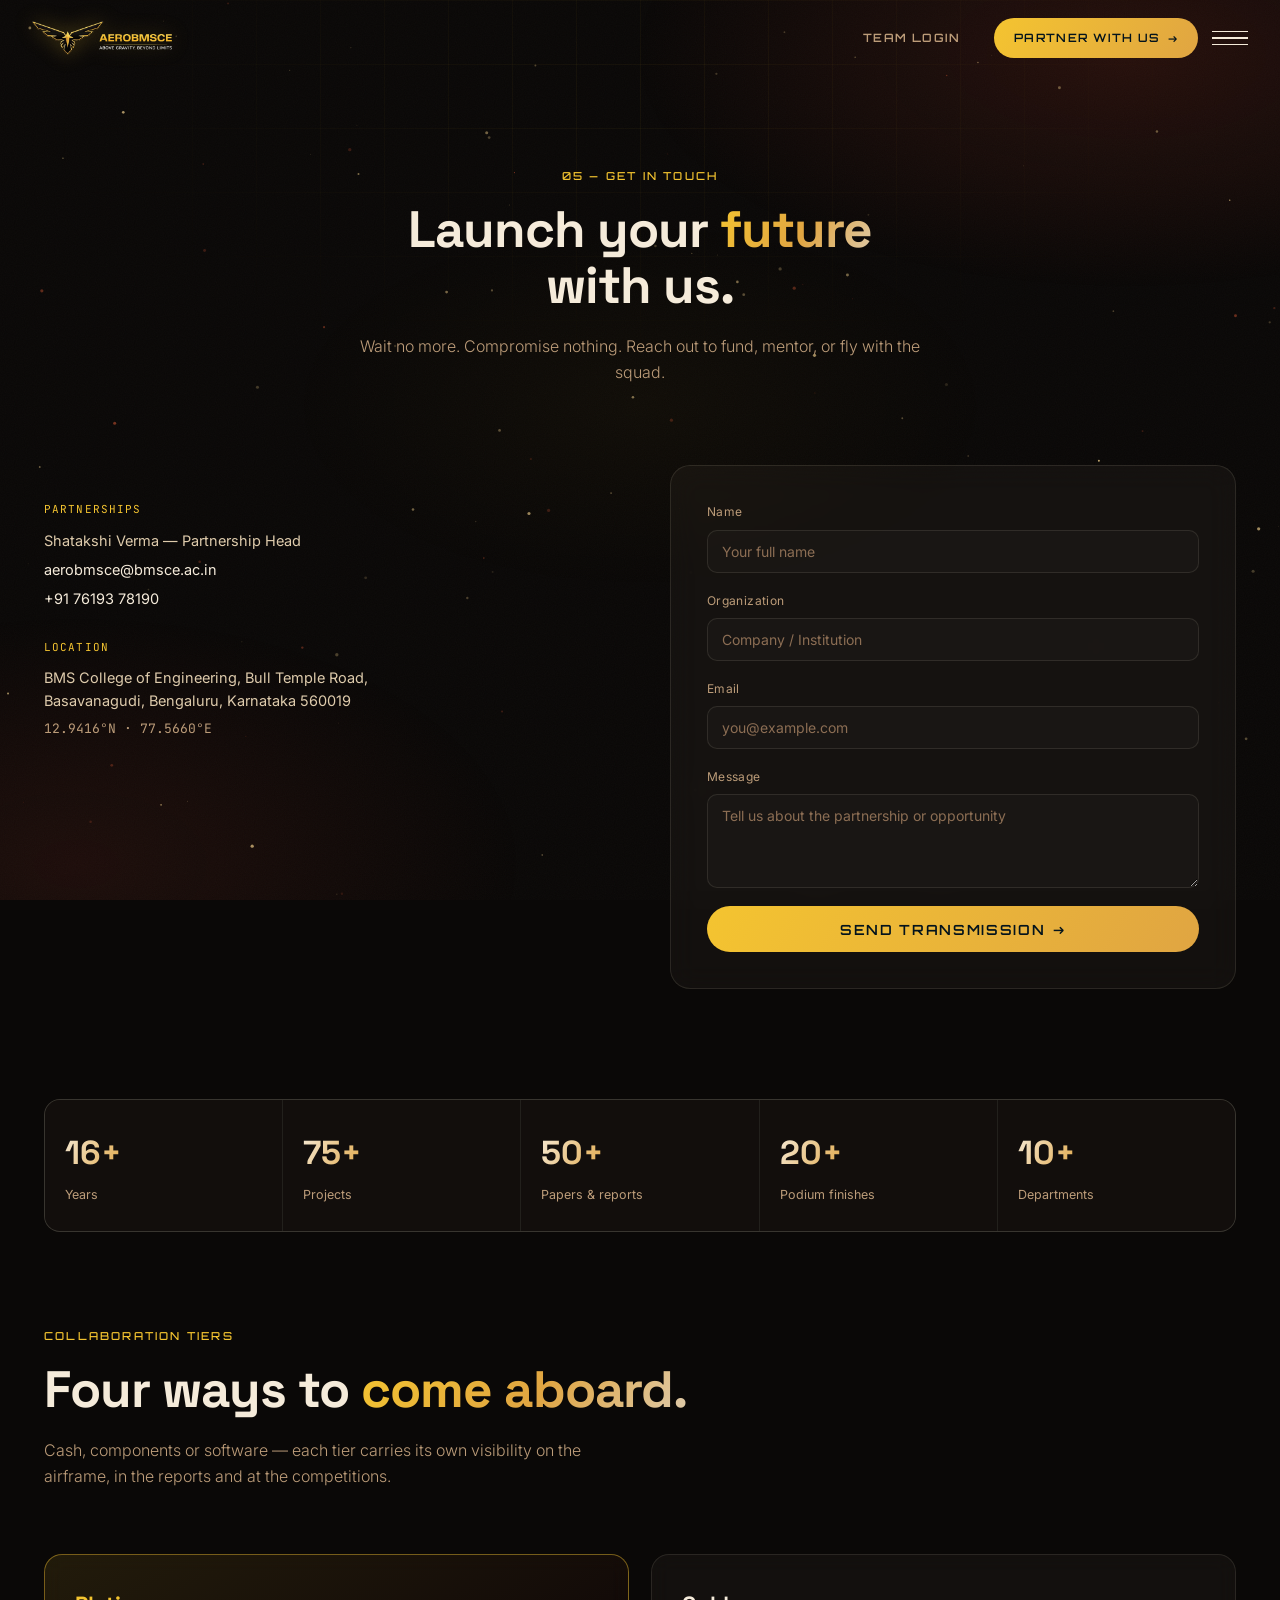
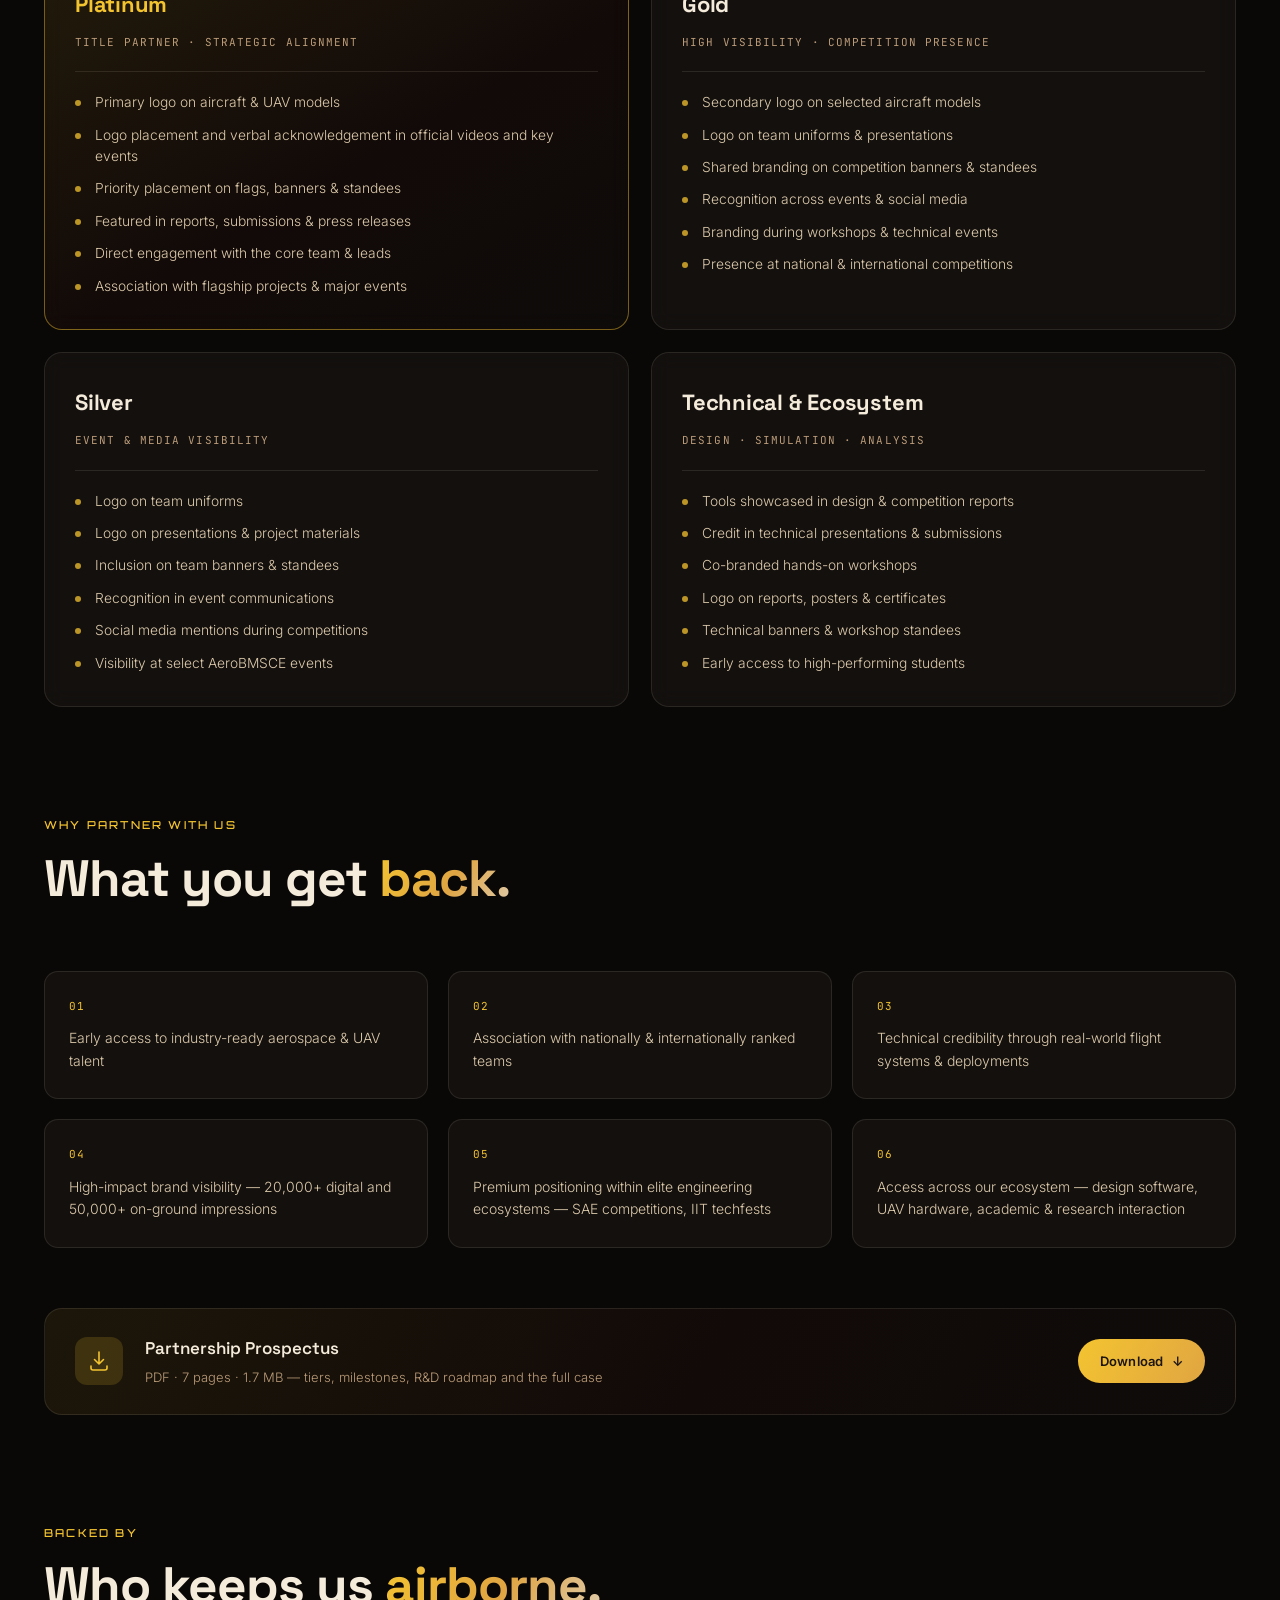
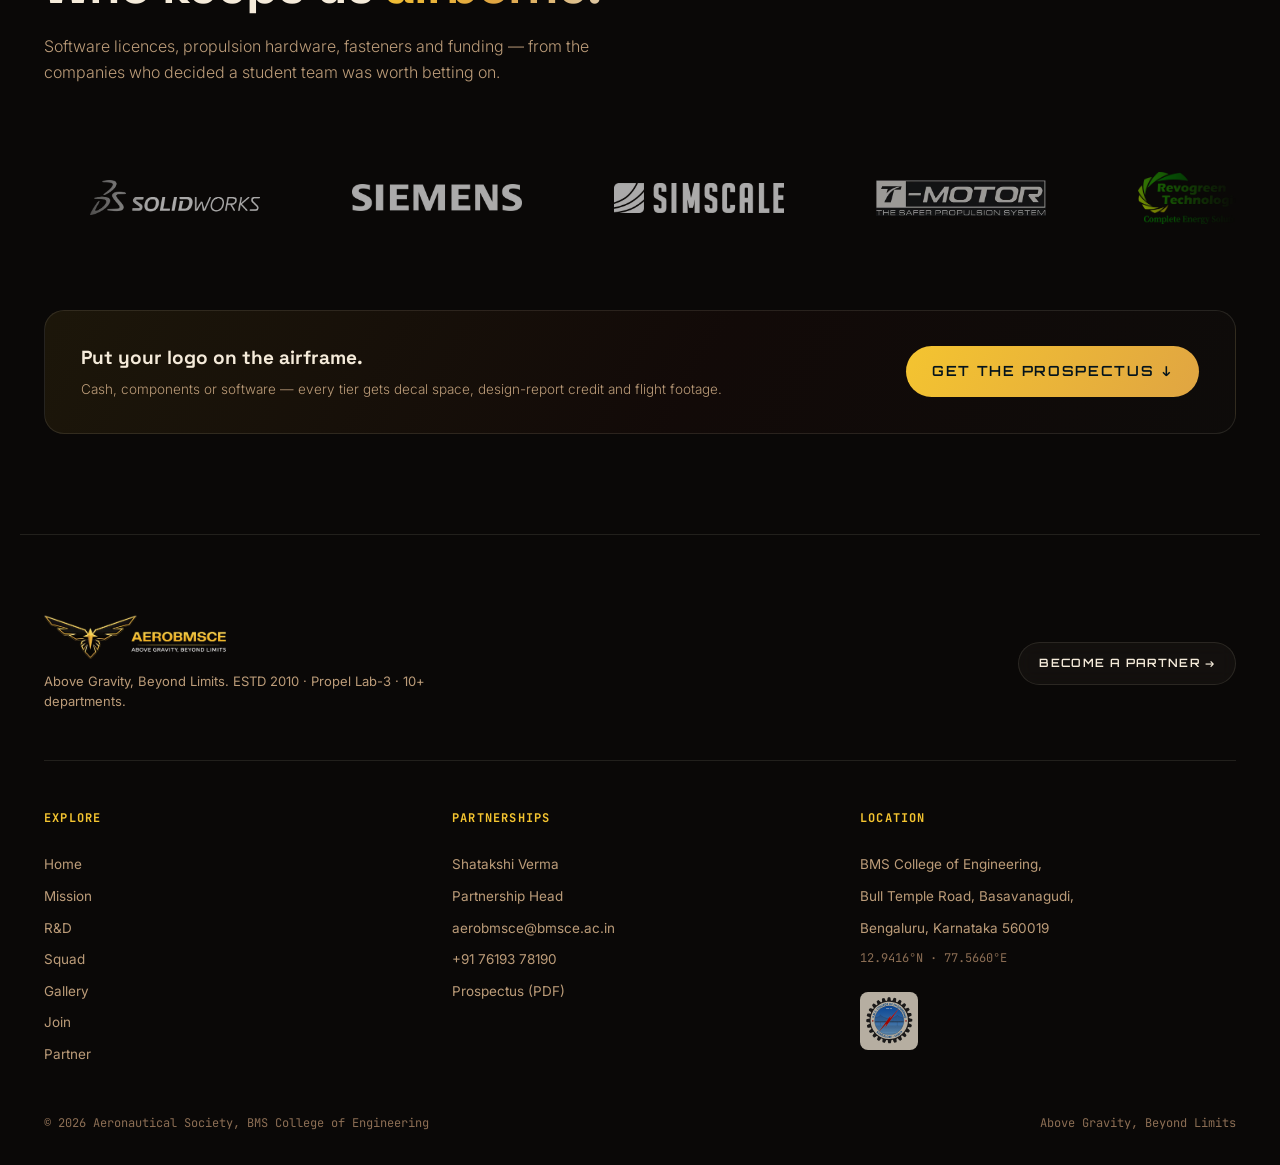
==== commit 86902b3e: "Preloader shows the full wordmark lockup The eagle mark was already there but reading as almost noth" ====
--- a/contact.html
+++ b/contact.html
@@ -22,6 +22,7 @@
 <link href="https://fonts.googleapis.com/css2?family=Space+Grotesk:wght@400;500;600;700&family=Inter:wght@300;400;500;600&family=JetBrains+Mono:wght@400;500&display=swap" rel="stylesheet">
 <link rel="icon" type="image/png" sizes="64x64" href="assets/logos/favicon.png">
 <link rel="apple-touch-icon" href="assets/logos/apple-touch-icon.png">
+<link rel="preload" href="assets/logos/aerobmsce-wordmark.webp" as="image" fetchpriority="high">
 <link rel="preload" href="assets/fonts/Orbitron-var.woff2" as="font" type="font/woff2" crossorigin>
 <link rel="stylesheet" href="style.css">
 <script src="preloader-boot.js"></script>
@@ -33,8 +34,8 @@
      script never runs, so it can never trap the page. -->
 <div class="preloader no-js" role="status" aria-live="polite" aria-label="Loading">
   <div class="pre-frame">
-    <img class="pre-mark" src="assets/logos/aerobmsce-mark.webp"
-         alt="" width="96" height="96" fetchpriority="high">
+    <img class="pre-mark" src="assets/logos/aerobmsce-wordmark.webp"
+         alt="AeroBMSCE" width="900" height="218" fetchpriority="high" decoding="sync">
   </div>
   <div class="pre-bar"><span class="pre-fill"></span></div>
   <p class="pre-status">Initializing <b>systems</b></p>
--- a/style.css
+++ b/style.css
@@ -2197,26 +2197,31 @@
 .preloader.is-instant{ display:none; }
 
 /* bracketed frame around the mark */
+/* The frame hugs the lockup rather than sitting on a fixed square — the
+   wordmark is roughly 4:1, so a square bracket would have left the
+   brackets floating in empty space either side of it. */
 .pre-frame{
-  position:relative; padding:26px;
+  position:relative; padding:30px 38px;
   display:flex; align-items:center; justify-content:center;
 }
 .pre-frame::before,
 .pre-frame::after{
-  content:''; position:absolute; width:26px; height:26px;
-  border:1px solid var(--cyan); opacity:0.75;
+  content:''; position:absolute; width:24px; height:24px;
+  border:1px solid var(--cyan); opacity:0.7;
 }
 .pre-frame::before{ top:0; left:0;  border-right:none; border-bottom:none; }
 .pre-frame::after{  bottom:0; right:0; border-left:none;  border-top:none;  }
 
 .pre-mark{
-  width:96px; height:96px; display:block;
-  filter:drop-shadow(0 0 24px rgba(244,196,48,0.35));
-  animation:preBreathe 2.4s ease-in-out infinite;
-}
+  width:min(300px, 64vw); height:auto; display:block;
+  filter:drop-shadow(0 0 26px rgba(244,196,48,0.28));
+  animation:preBreathe 2.6s ease-in-out infinite;
+}
+/* gentler than it was — the lockup is wide, so the same scale factor
+   moved a lot more pixels and read as a pulse rather than a breath */
 @keyframes preBreathe{
-  0%,100%{ transform:scale(1);    opacity:0.9; }
-  50%    { transform:scale(1.045); opacity:1;   }
+  0%,100%{ transform:scale(1);     opacity:0.92; }
+  50%    { transform:scale(1.022); opacity:1;    }
 }
 
 /* progress */
@@ -2252,7 +2257,8 @@
   .preloader{ animation:preFailsafe 0.01s linear 0.4s forwards; }
 }
 @media (max-width: 600px){
-  .pre-mark{ width:72px; height:72px; }
+  .pre-frame{ padding:24px 26px; }
+  .pre-frame::before, .pre-frame::after{ width:18px; height:18px; }
 }
 /* second and later page views in the same session skip it entirely,
    set by an inline script in <head> so there is no flash */
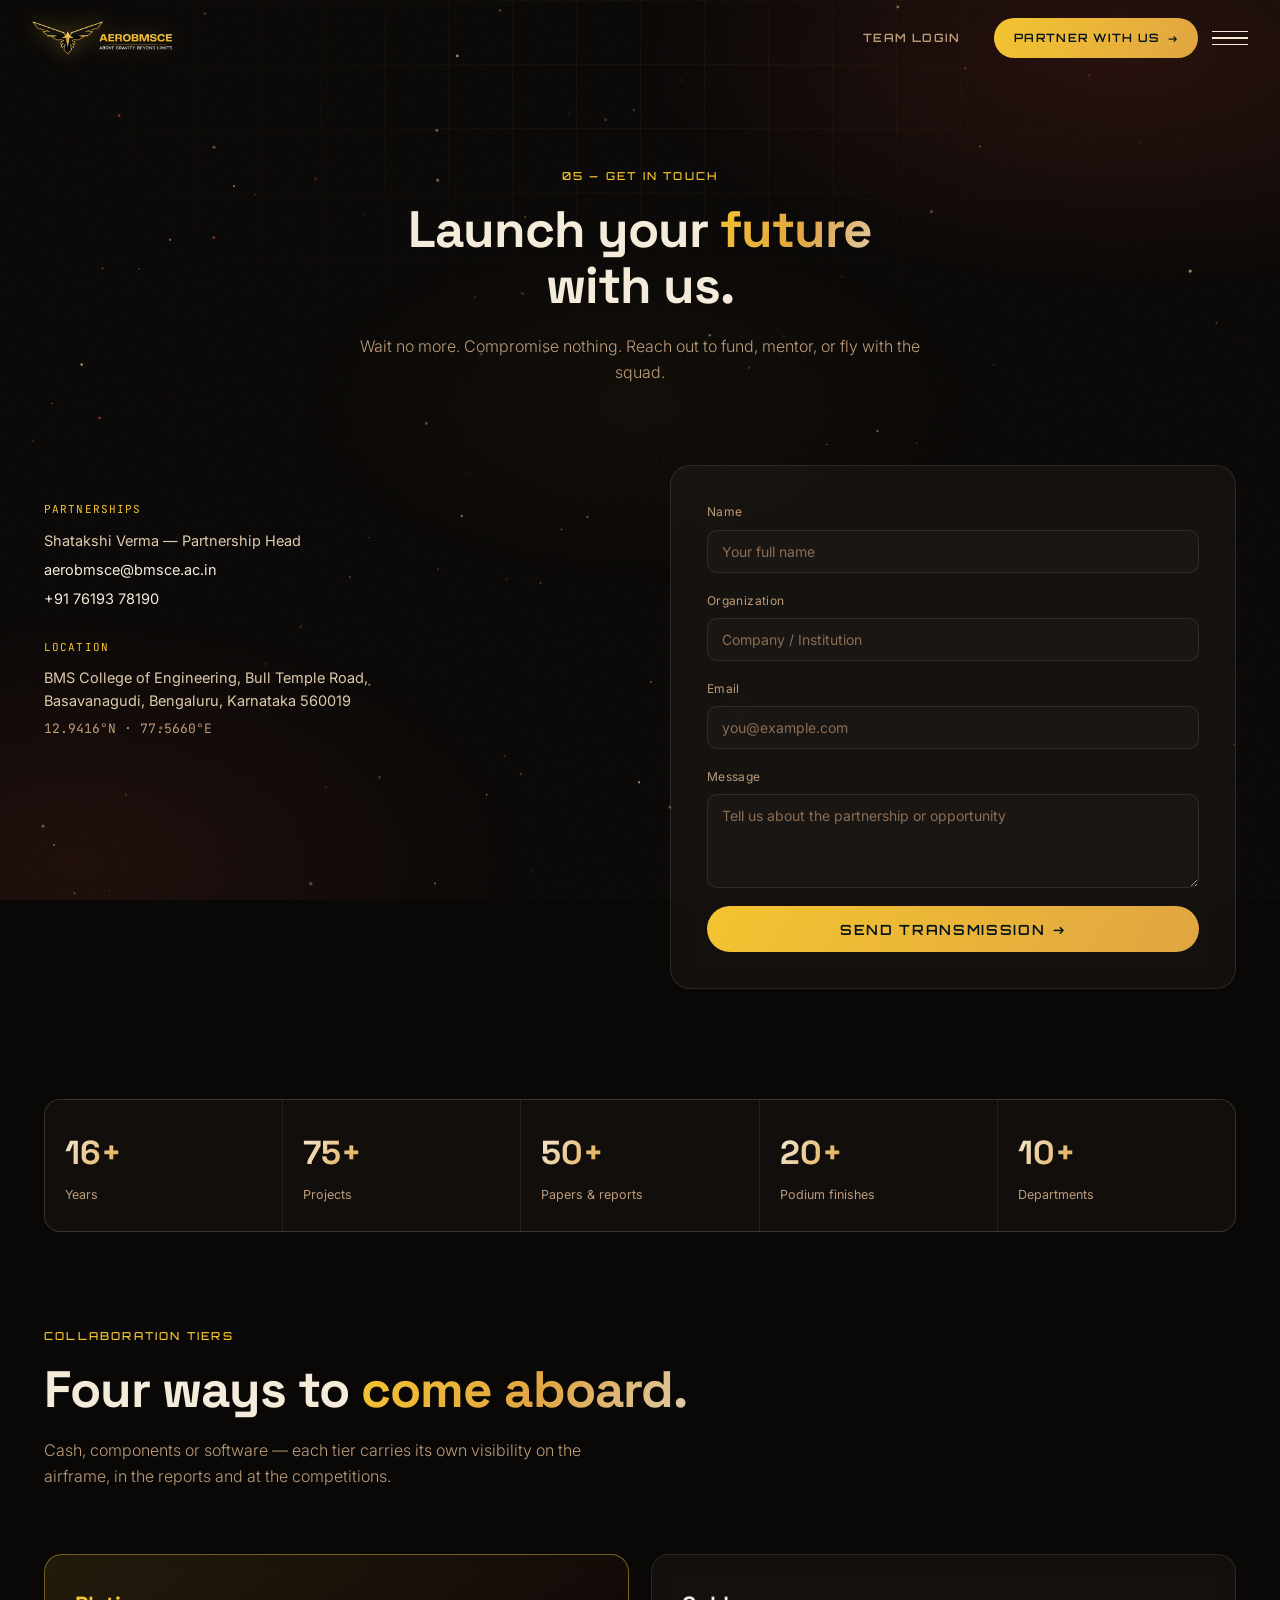
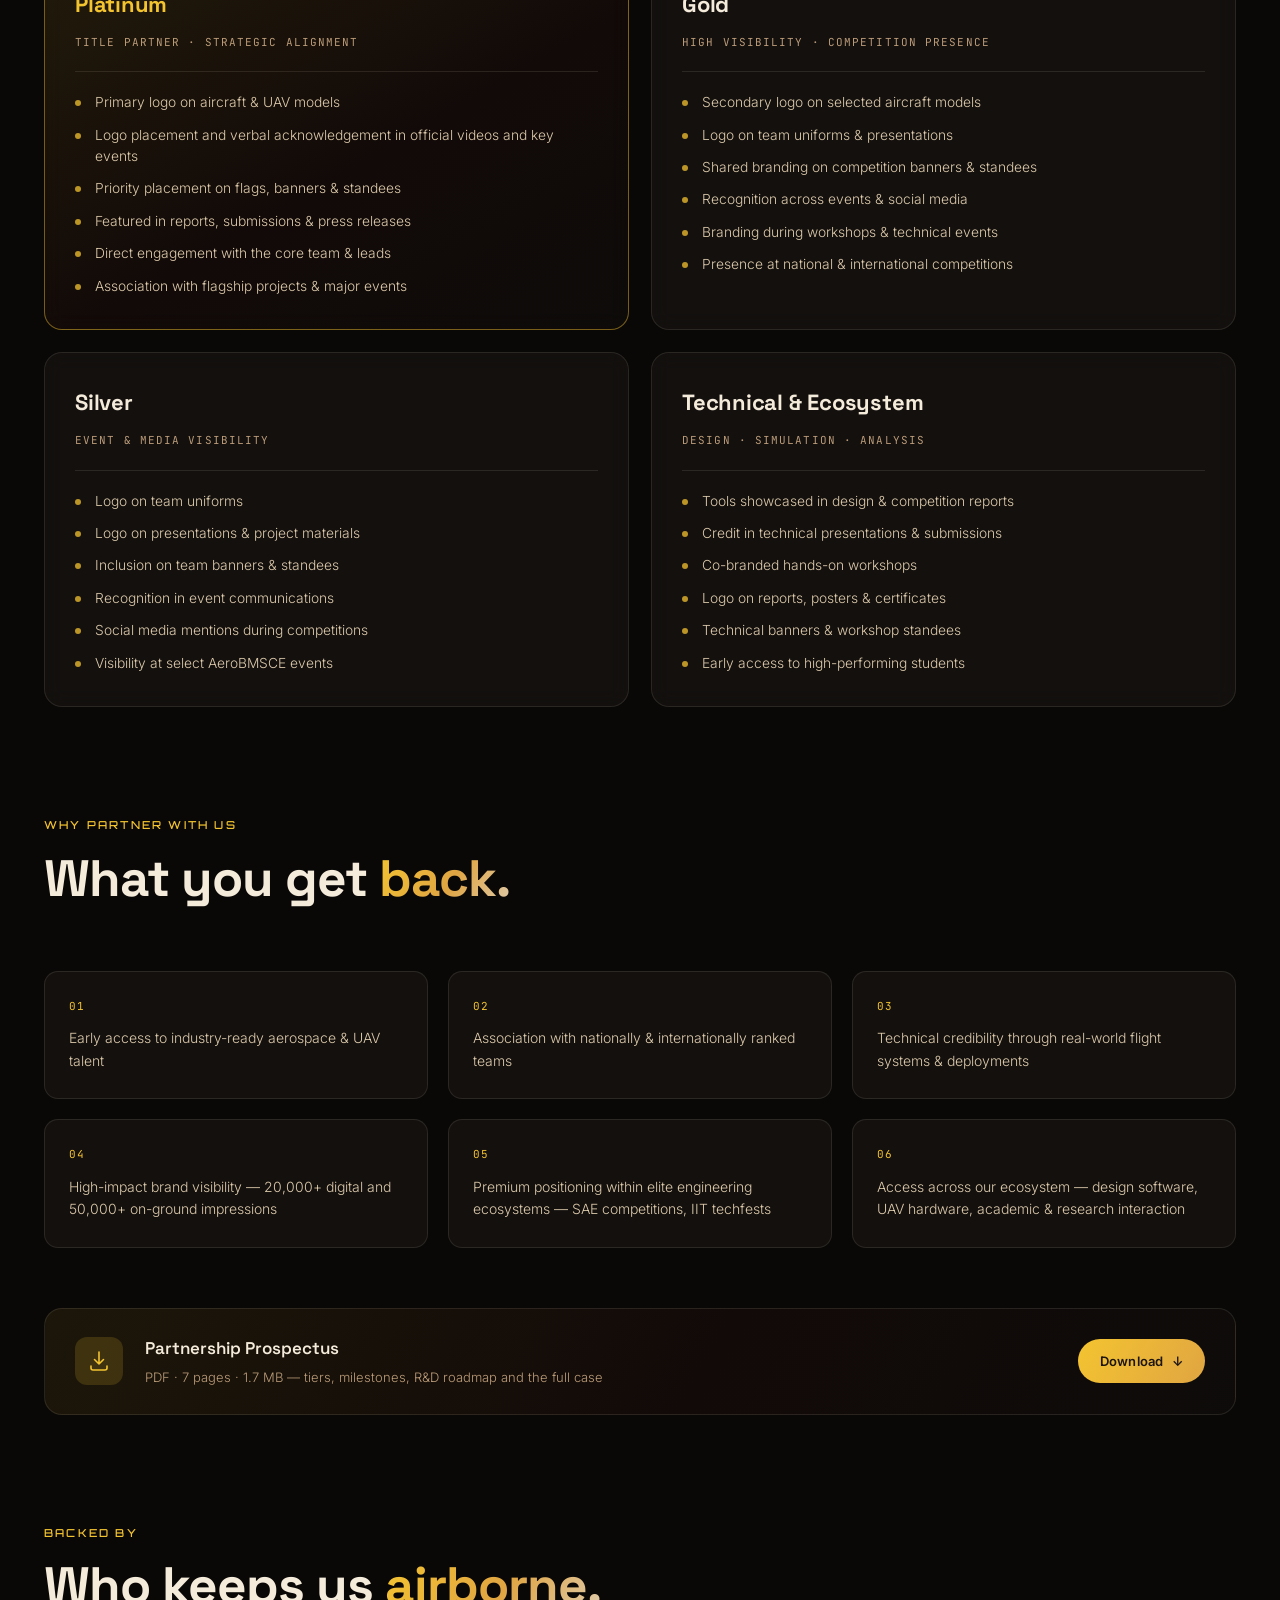
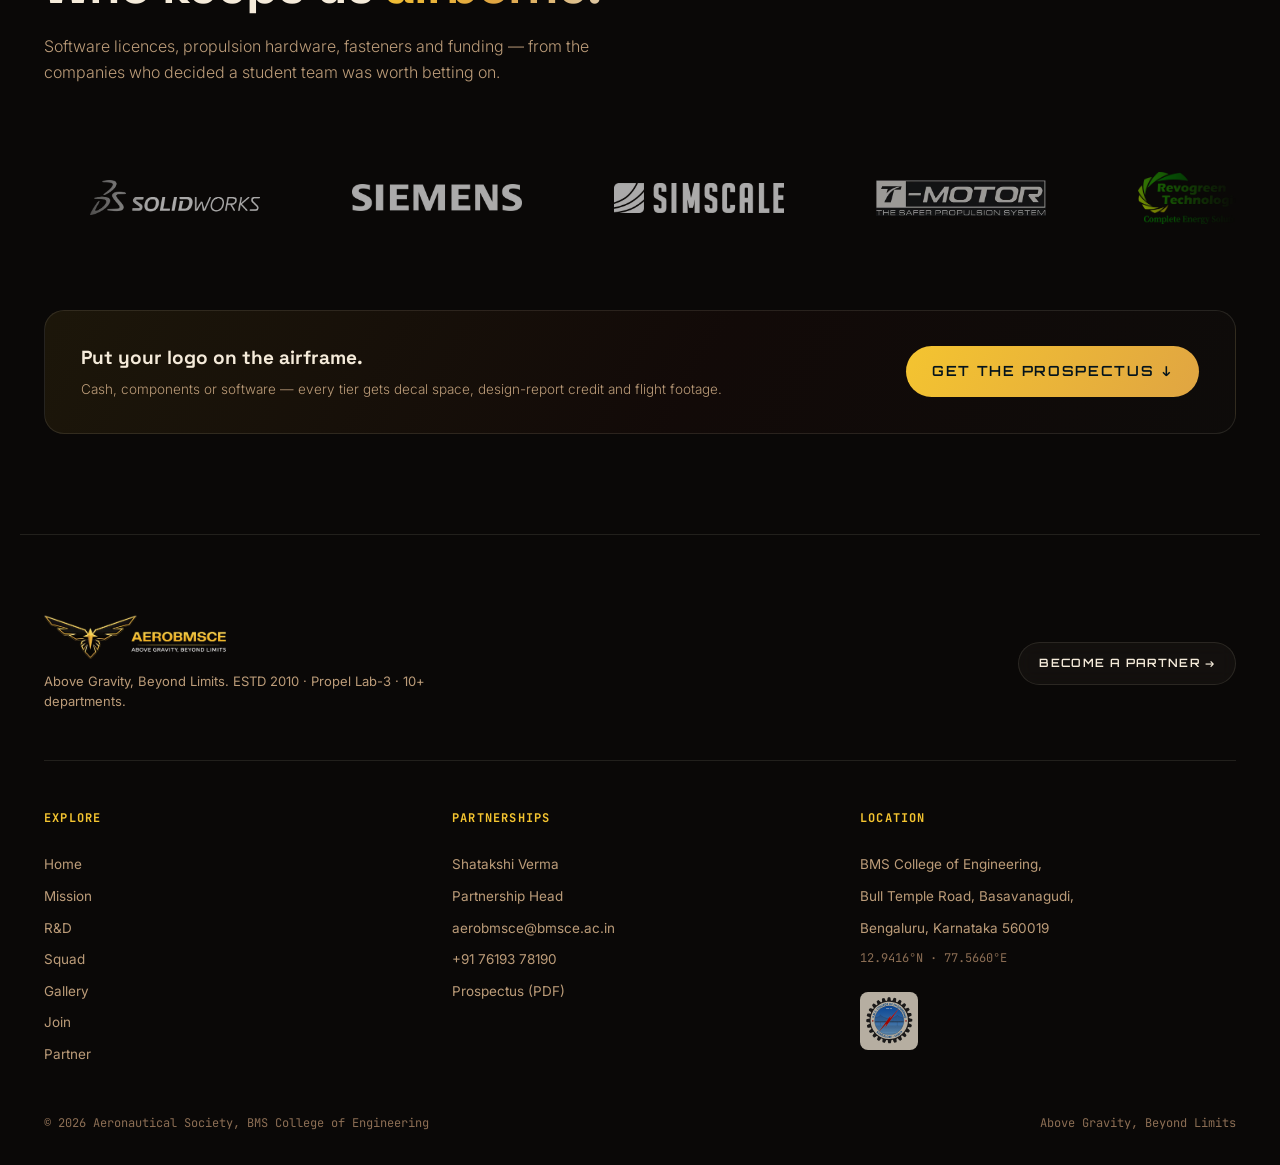
==== commit 844397f1: "Wire in the supplied logo set Flying Phantoms finally has a logo. That card had been showing an 'FP'" ====
--- a/contact.html
+++ b/contact.html
@@ -11,11 +11,13 @@
 <meta property="og:title" content="Partner With Us — AeroBMSCE">
 <meta property="og:description" content="Get in touch with AeroBMSCE to fund, mentor, or fly with the squad. Partnerships contact and location.">
 <meta property="og:url" content="https://aero-bmsce-new.vercel.app/contact.html">
-<meta property="og:image" content="https://aero-bmsce-new.vercel.app/assets/media/usa-03-in-flight.webp">
+<meta property="og:image" content="https://aero-bmsce-new.vercel.app/assets/media/og-card.jpg">
+<meta property="og:image:width" content="1200">
+<meta property="og:image:height" content="630">
 <meta name="twitter:card" content="summary_large_image">
 <meta name="twitter:title" content="Partner With Us — AeroBMSCE">
 <meta name="twitter:description" content="Get in touch with AeroBMSCE to fund, mentor, or fly with the squad. Partnerships contact and location.">
-<meta name="twitter:image" content="https://aero-bmsce-new.vercel.app/assets/media/usa-03-in-flight.webp">
+<meta name="twitter:image" content="https://aero-bmsce-new.vercel.app/assets/media/og-card.jpg">
 <meta name="theme-color" content="#0A0807">
 <link rel="preconnect" href="https://fonts.googleapis.com">
 <link rel="preconnect" href="https://fonts.gstatic.com" crossorigin>
@@ -34,8 +36,14 @@
      script never runs, so it can never trap the page. -->
 <div class="preloader no-js" role="status" aria-live="polite" aria-label="Loading">
   <div class="pre-frame">
-    <img class="pre-mark" src="assets/logos/aerobmsce-wordmark.webp"
-         alt="AeroBMSCE" width="900" height="218" fetchpriority="high" decoding="sync">
+    <picture>
+      <!-- the horizontal lockup is 4:1; on a phone that leaves it tiny,
+           so narrow screens get the stacked version instead -->
+      <source media="(max-width: 560px)" srcset="assets/logos/aerobmsce-lockup-stacked.webp"
+              width="508" height="475">
+      <img class="pre-mark" src="assets/logos/aerobmsce-wordmark.webp"
+           alt="AeroBMSCE" width="900" height="218" fetchpriority="high" decoding="sync">
+    </picture>
   </div>
   <div class="pre-bar"><span class="pre-fill"></span></div>
   <p class="pre-status">Initializing <b>systems</b></p>
--- a/style.css
+++ b/style.css
@@ -2256,9 +2256,12 @@
   .pre-mark{ animation:none; }
   .preloader{ animation:preFailsafe 0.01s linear 0.4s forwards; }
 }
-@media (max-width: 600px){
+/* matches the <picture> breakpoint exactly — below 560 the stacked
+   lockup is served, and it is near-square, so it needs its own width */
+@media (max-width: 560px){
   .pre-frame{ padding:24px 26px; }
   .pre-frame::before, .pre-frame::after{ width:18px; height:18px; }
+  .pre-mark{ width:min(200px, 50vw); }
 }
 /* second and later page views in the same session skip it entirely,
    set by an inline script in <head> so there is no flash */
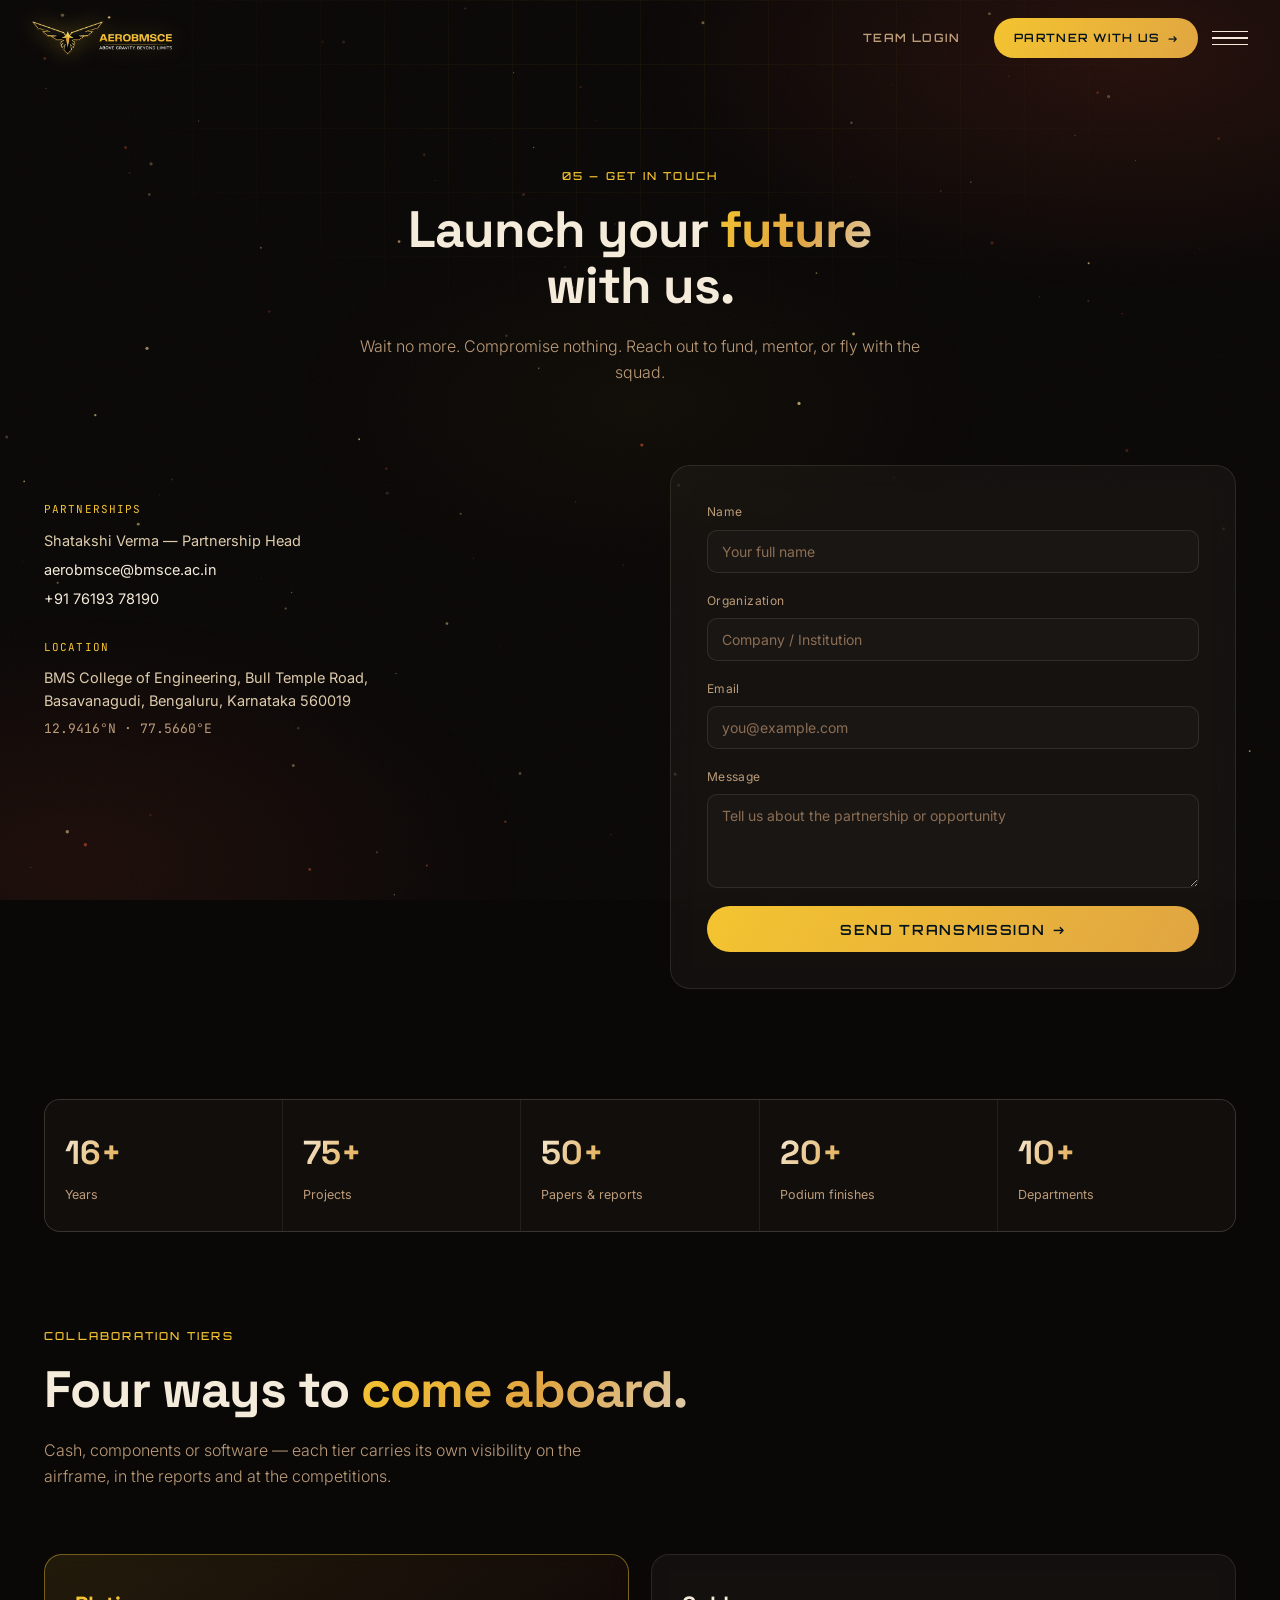
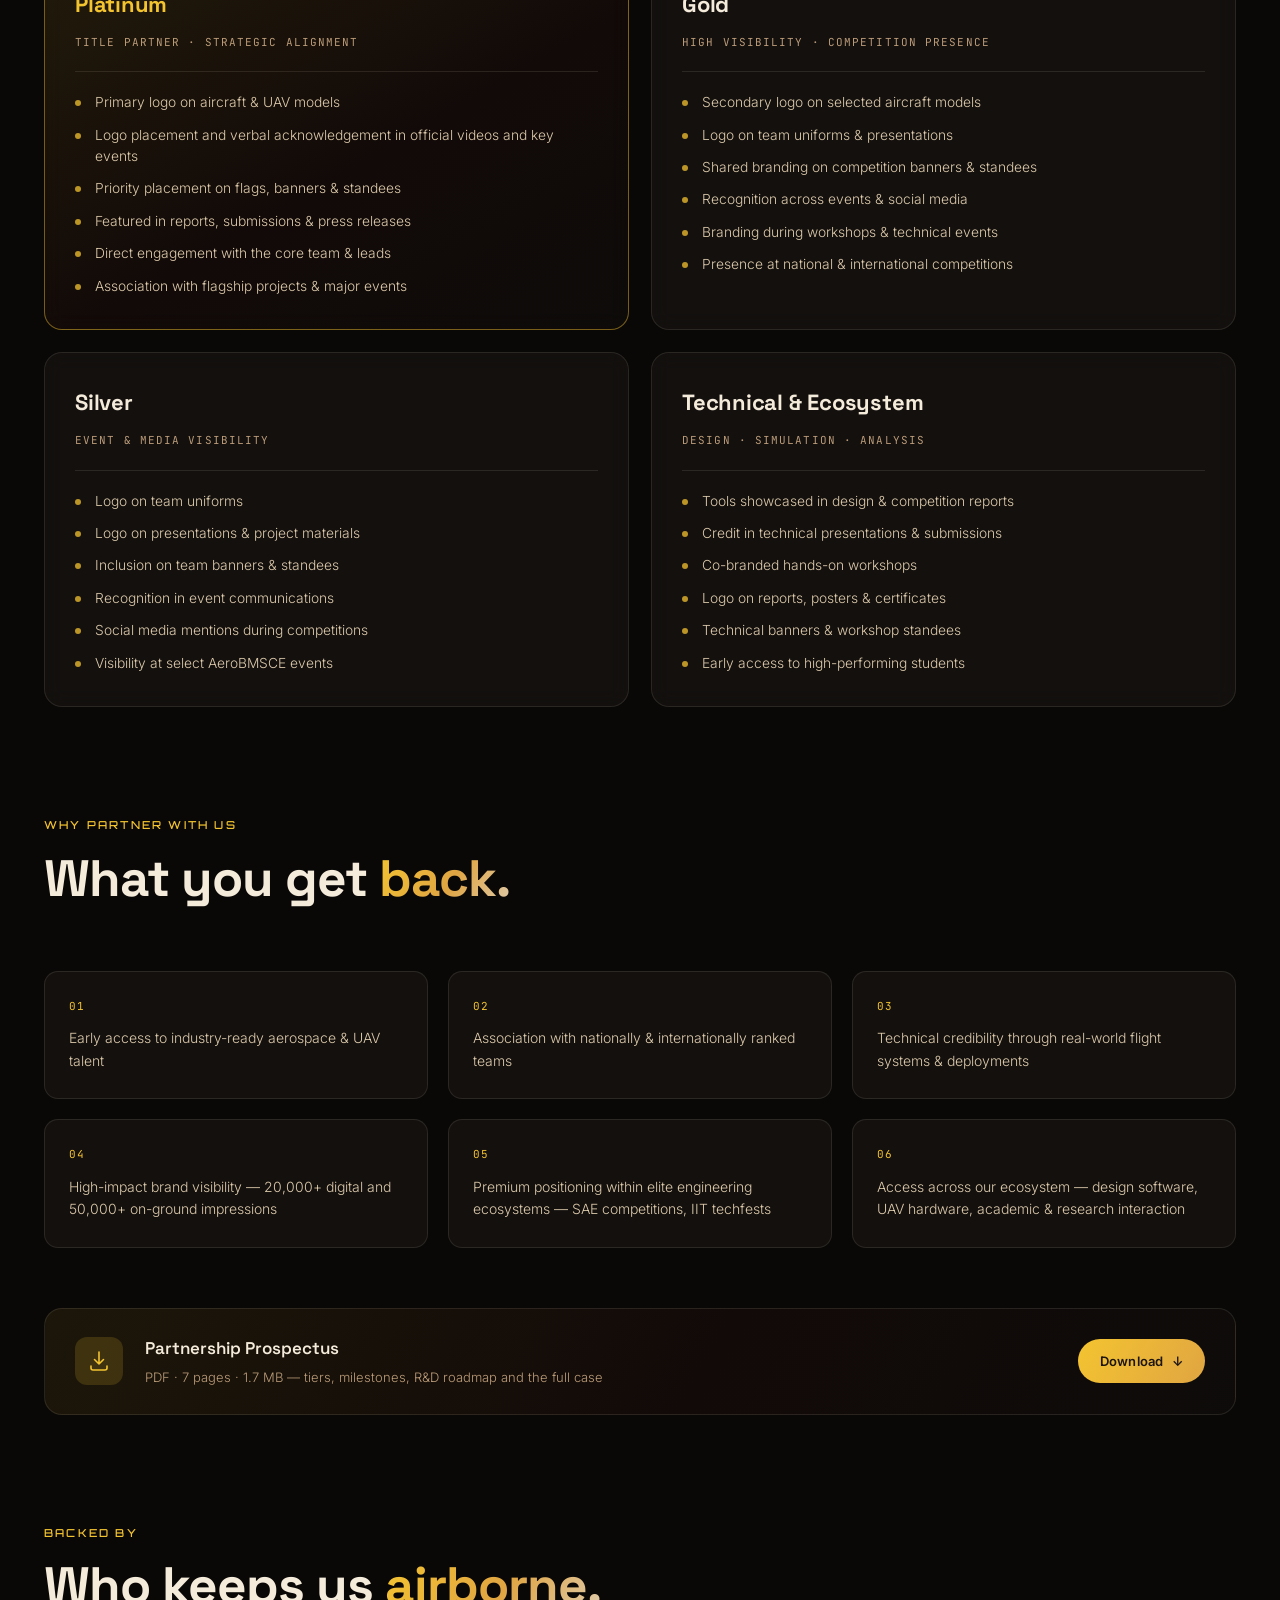
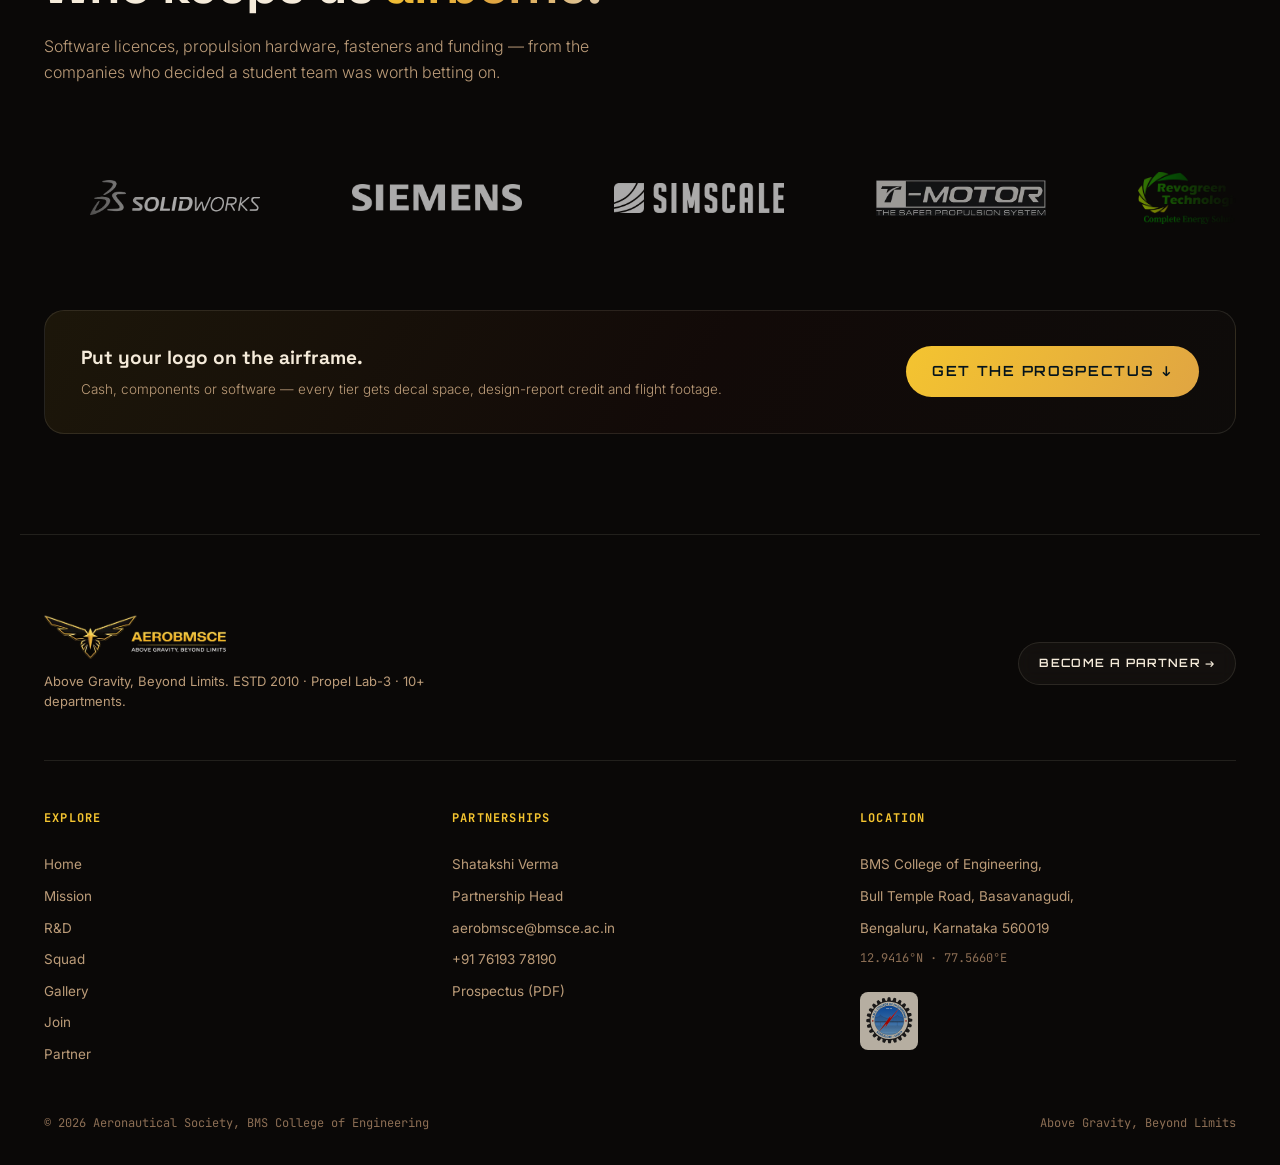
==== commit 938d5164: "Proper icon set and web manifest, from the badge artwork The circular badge solves a problem the wid" ====
--- a/contact.html
+++ b/contact.html
@@ -22,8 +22,9 @@
 <link rel="preconnect" href="https://fonts.googleapis.com">
 <link rel="preconnect" href="https://fonts.gstatic.com" crossorigin>
 <link href="https://fonts.googleapis.com/css2?family=Space+Grotesk:wght@400;500;600;700&family=Inter:wght@300;400;500;600&family=JetBrains+Mono:wght@400;500&display=swap" rel="stylesheet">
-<link rel="icon" type="image/png" sizes="64x64" href="assets/logos/favicon.png">
-<link rel="apple-touch-icon" href="assets/logos/apple-touch-icon.png">
+<link rel="icon" type="image/png" sizes="48x48" href="assets/logos/favicon.png">
+<link rel="apple-touch-icon" sizes="180x180" href="assets/logos/apple-touch-icon.png">
+<link rel="manifest" href="site.webmanifest">
 <link rel="preload" href="assets/logos/aerobmsce-wordmark.webp" as="image" fetchpriority="high">
 <link rel="preload" href="assets/fonts/Orbitron-var.woff2" as="font" type="font/woff2" crossorigin>
 <link rel="stylesheet" href="style.css">
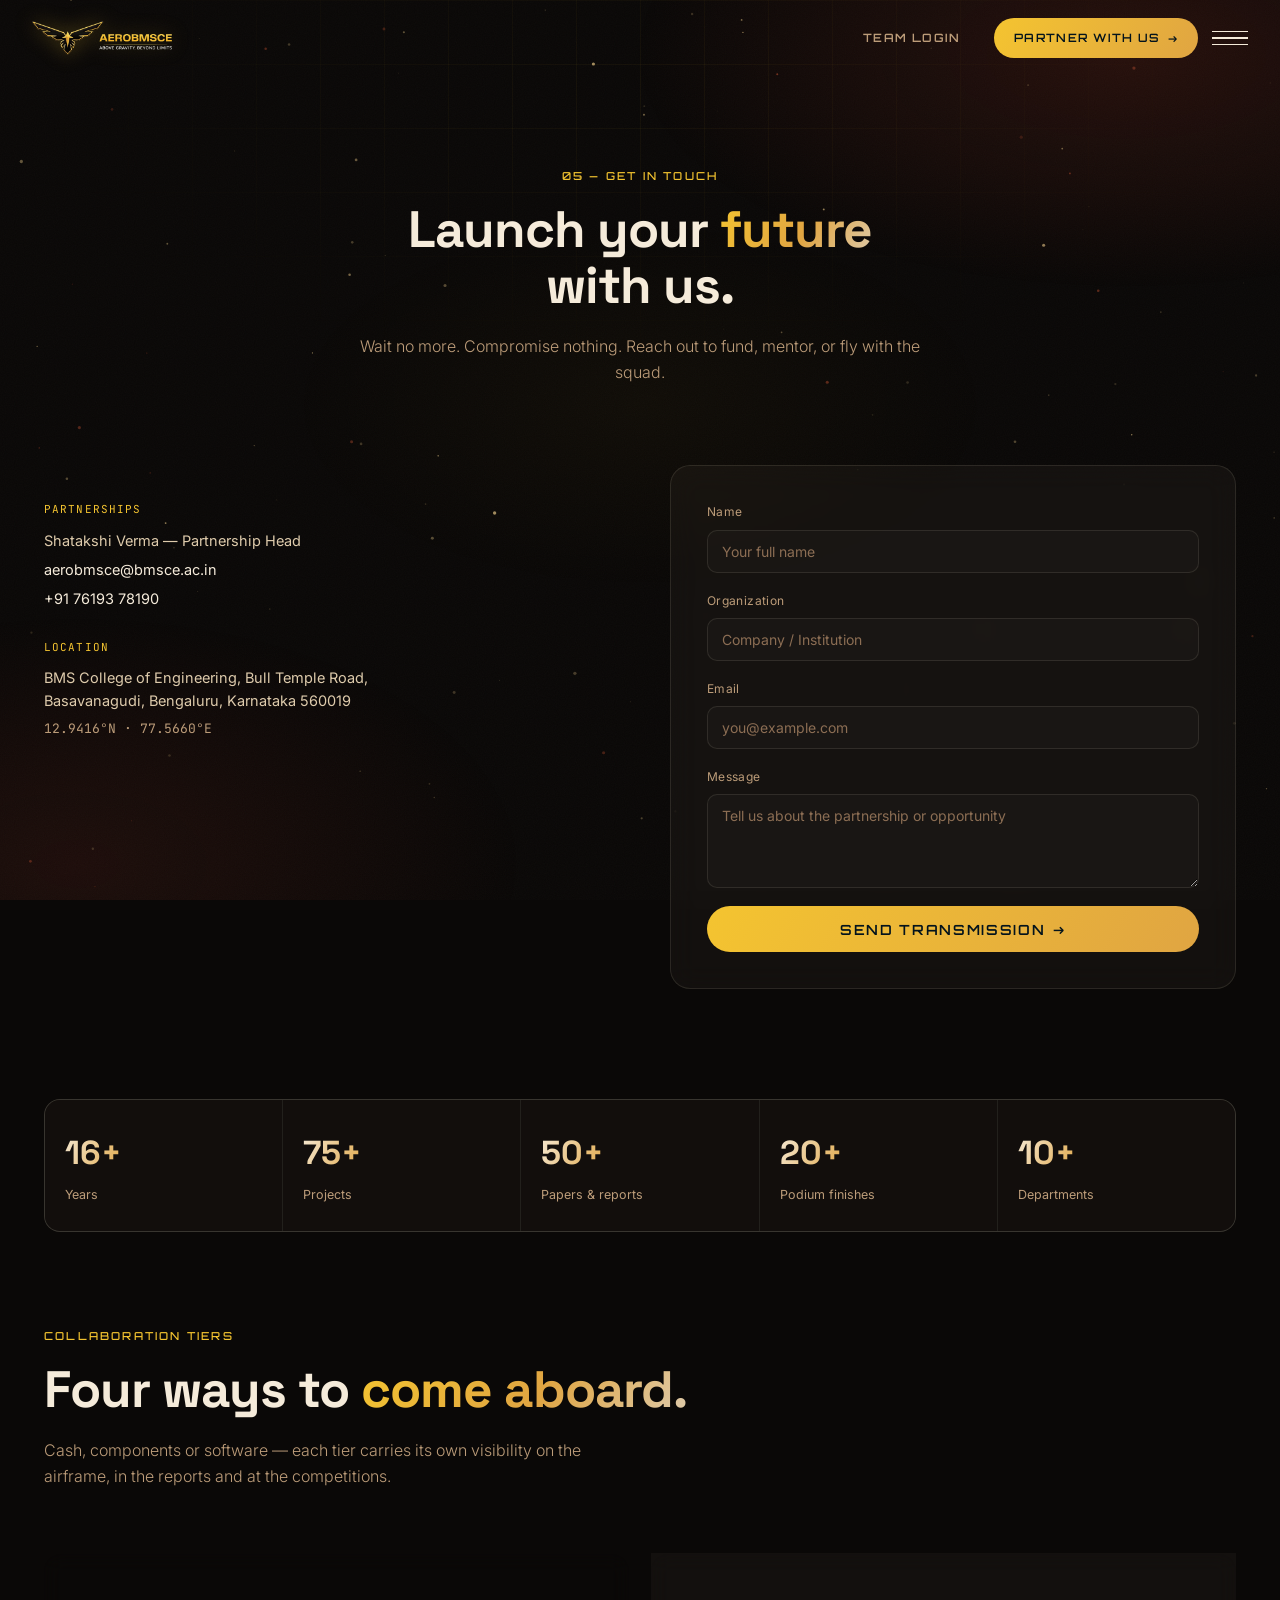
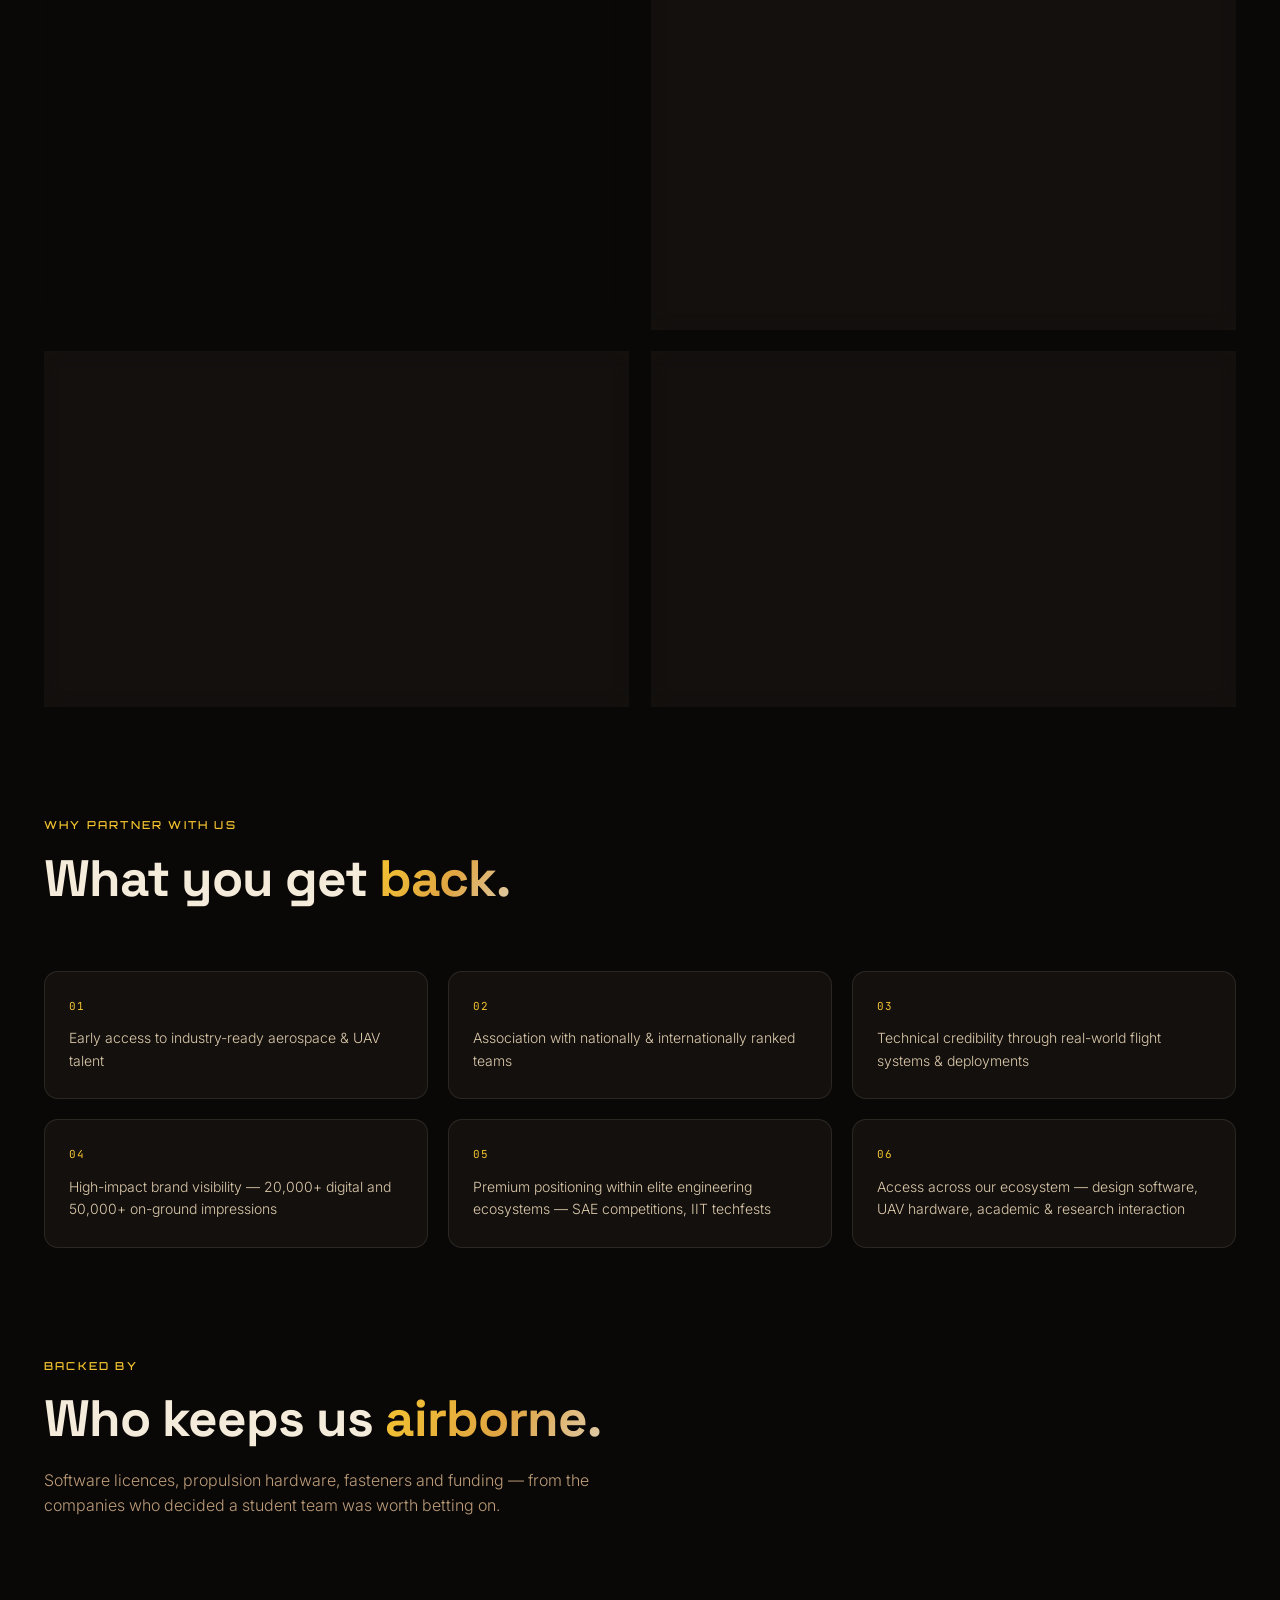
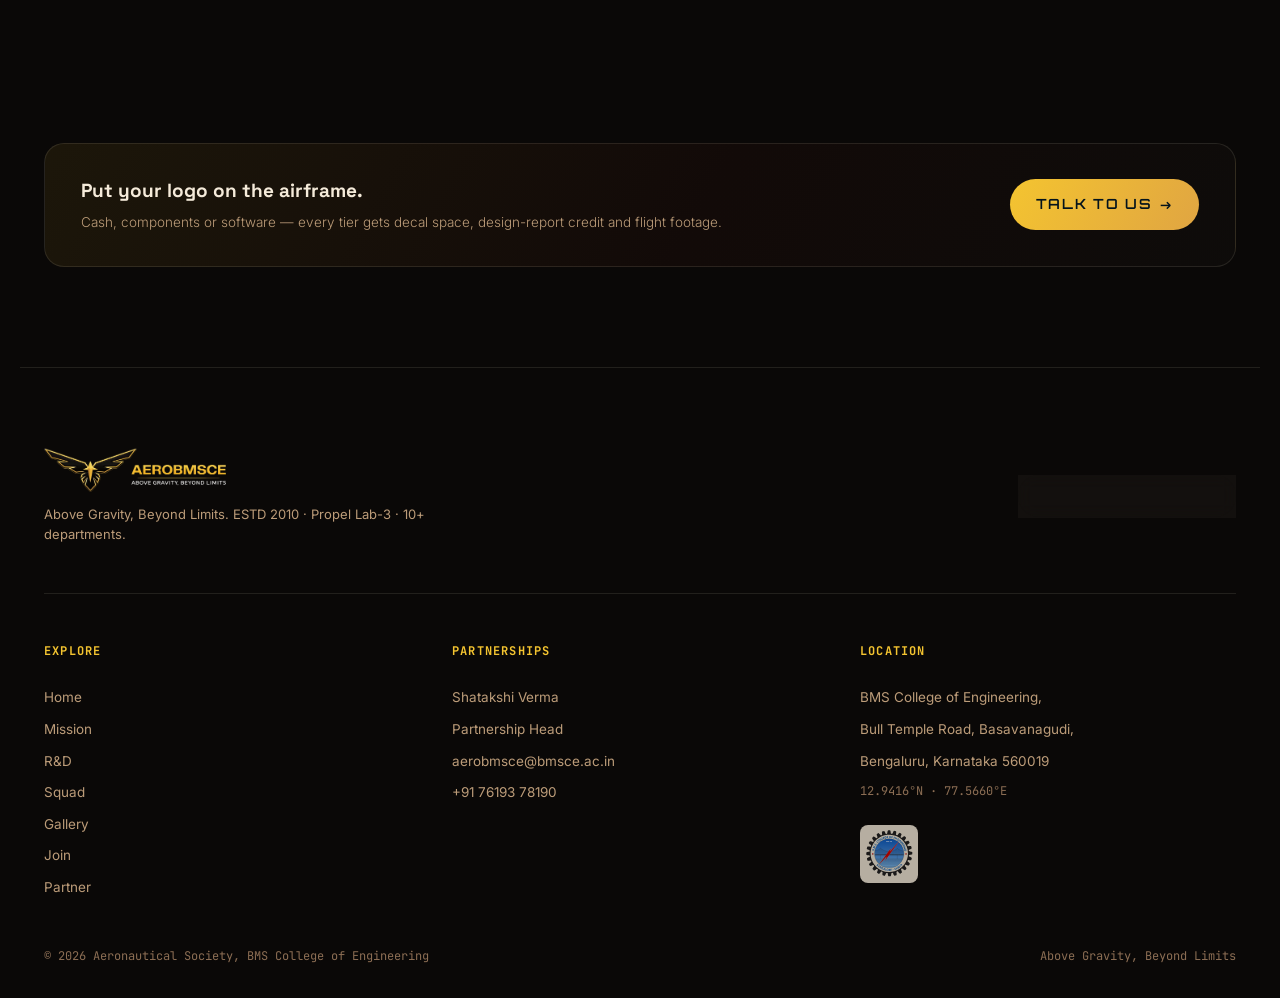
==== commit 86f04642: "Remove the partnership prospectus PDF Deletes the 1.7 MB file and every route to it: the footer link" ====
--- a/contact.html
+++ b/contact.html
@@ -258,22 +258,6 @@
       </div>
     </div>
 
-    <!-- ============ PROSPECTUS DOWNLOAD ============ -->
-    <a class="prospectus-download reveal"
-       href="assets/docs/AeroBMSCE-Partnership-Prospectus.pdf"
-       download="AeroBMSCE-Partnership-Prospectus.pdf">
-      <span class="pd-icon" aria-hidden="true">
-        <svg viewBox="0 0 24 24" fill="none">
-          <path d="M12 3v12m0 0 4.5-4.5M12 15l-4.5-4.5" stroke="currentColor" stroke-width="1.6" stroke-linecap="round" stroke-linejoin="round"/>
-          <path d="M4 17v2a2 2 0 0 0 2 2h12a2 2 0 0 0 2-2v-2" stroke="currentColor" stroke-width="1.6" stroke-linecap="round"/>
-        </svg>
-      </span>
-      <span class="pd-text">
-        <span class="pd-title">Partnership Prospectus</span>
-        <span class="pd-meta">PDF · 7 pages · 1.7 MB — tiers, milestones, R&amp;D roadmap and the full case</span>
-      </span>
-      <span class="pd-action">Download <span class="btn-arrow">↓</span></span>
-    </a>
   </div>
 
   <!-- ============ SPONSORS ============ -->
@@ -316,7 +300,7 @@
         <h3>Put your logo on the airframe.</h3>
         <p>Cash, components or software — every tier gets decal space, design-report credit and flight footage.</p>
       </div>
-      <a href="assets/docs/AeroBMSCE-Partnership-Prospectus.pdf" download class="btn btn-primary btn-lg">Get the prospectus <span class="btn-arrow">↓</span></a>
+      <a href="#contact" class="btn btn-primary btn-lg">Talk to us <span class="btn-arrow">→</span></a>
     </div>
   </div>
 </section>
@@ -350,7 +334,6 @@
       <span>Partnership Head</span>
       <a href="mailto:aerobmsce@bmsce.ac.in">aerobmsce@bmsce.ac.in</a>
       <a href="tel:+917619378190">+91 76193 78190</a>
-      <a href="assets/docs/AeroBMSCE-Partnership-Prospectus.pdf" download>Prospectus (PDF)</a>
     </div>
     <div>
       <h4>Location</h4>
--- a/style.css
+++ b/style.css
@@ -413,40 +413,29 @@
 
 .hero-ctas{ display:flex; gap:16px; justify-content:flex-start; flex-wrap:wrap; }
 
-.hero-steps{
-  display:grid; grid-template-columns:repeat(3, 1fr); gap:1px;
-  max-width:var(--max); width:100%; margin-top:80px;
-  background:var(--border); border:1px solid var(--border); border-radius:16px;
-  overflow:hidden;
-}
-.step{
-  background:var(--bg-1); padding:22px 26px;
-  display:flex; flex-direction:column; gap:8px;
-  transition:background 0.3s;
-}
-.step:hover{ background:var(--bg-2); }
-.step-idx{
-  font-family:var(--font-mono); font-size:11px; color:var(--cyan); letter-spacing:0.08em;
-}
-.step-copy{ font-size:14px; color:var(--silver); }
-
-.scroll-cue{
-  position:absolute; bottom:28px; left:50%; translate:-50% 0;
-  display:flex; flex-direction:column; align-items:center; gap:10px;
-  font-family:var(--font-mono); font-size:10px; letter-spacing:0.15em;
+/* ---------- hero sponsor strip ----------
+   Replaces the old three-step design/build/fly panel. Deliberately
+   quieter than the sponsor band further down: no card, smaller logos,
+   slower scroll — it is a signal above the fold, not the credits. */
+.hero-marquee{
+  max-width:var(--max); width:100%; margin-top:64px;
+  display:flex; flex-direction:column; align-items:center; gap:14px;
+}
+.hero-marquee-label{
+  font-family:var(--font-display); font-weight:500;
+  font-size:10px; letter-spacing:0.26em; text-transform:uppercase;
   color:var(--slate-dim);
 }
-.scroll-line{ width:1px; height:36px; background:var(--border); position:relative; overflow:hidden; }
-.scroll-dot{
-  position:absolute; top:0; left:-1.5px; width:4px; height:4px; border-radius:50%;
-  background:var(--cyan); box-shadow:0 0 6px var(--cyan);
-  animation:scrollDown 2s ease-in-out infinite;
-}
-@keyframes scrollDown{
-  0%{ transform:translateY(0); opacity:0; }
-  20%{ opacity:1; }
-  100%{ transform:translateY(36px); opacity:0; }
-}
+.marquee--hero{
+  /* wider fade than the main band so the logos dissolve into the hero
+     rather than stopping at a hard edge */
+  mask-image:linear-gradient(90deg, transparent, black 14%, black 86%, transparent);
+  -webkit-mask-image:linear-gradient(90deg, transparent, black 14%, black 86%, transparent);
+}
+.marquee--hero .marquee-track{ animation-duration:58s; }
+.marquee--hero .marquee-item{ padding:0 32px; height:60px; }
+.marquee--hero .marquee-item img{ max-height:34px; max-width:118px; opacity:0.5; }
+.marquee--hero .marquee-item:hover img{ opacity:0.92; }
 
 /* ===================== STATS / COUNTDOWN ===================== */
 .stats-band{
@@ -738,13 +727,18 @@
 }
 
 /* ---------- fleet / competition team cards ---------- */
-.fleet-grid{ display:grid; grid-template-columns:repeat(3, 1fr); gap:22px; }
+/* All four teams sit on one line. At 1240px that is a 293px column, so
+   the padding and mark height below are tuned for that width rather than
+   the roomier three-up they replace. */
+.fleet-grid{ display:grid; grid-template-columns:repeat(4, 1fr); gap:18px; }
 .fleet-card{
-  display:flex; flex-direction:column; gap:10px;
-  padding:28px 26px 26px; border-radius:18px;
+  display:flex; flex-direction:column; gap:9px;
+  padding:24px 20px 22px; border-radius:18px;
   border:1px solid var(--border); background:var(--glass);
   backdrop-filter:blur(10px);
-  transition:transform 0.4s var(--ease), border-color 0.4s, box-shadow 0.4s;
+  transition:transform 0.34s var(--ease),
+             border-color 0.34s var(--ease),
+             box-shadow 0.34s var(--ease);
 }
 .fleet-card:hover{
   transform:translateY(-5px);
@@ -752,16 +746,16 @@
   box-shadow:0 22px 55px -22px rgba(244,196,48,0.28);
 }
 .fleet-mark{
-  height:110px; margin-bottom:8px;
+  height:88px; margin-bottom:6px;
   display:flex; align-items:center; justify-content:flex-start;
 }
 .fleet-mark img{
-  max-height:100%; max-width:78%; width:auto; object-fit:contain;
+  max-height:100%; max-width:100%; width:auto; object-fit:contain;
   filter:drop-shadow(0 6px 18px rgba(0,0,0,0.5));
 }
 .fleet-mark--empty{
   align-items:center; justify-content:center;
-  width:96px; height:96px; border-radius:50%;
+  width:80px; height:80px; border-radius:50%;
   border:1px solid var(--border-hover);
   background:linear-gradient(135deg, rgba(244,196,48,0.2), rgba(154,51,35,0.12));
   margin-bottom:22px;
@@ -769,11 +763,12 @@
 .fleet-mark--empty span{
   font-family:var(--font-display); font-weight:700; font-size:21px; color:var(--cyan);
 }
-.fleet-card h3{ font-family:var(--font-head); font-size:19px; }
-.fleet-card p{ font-size:13.5px; color:var(--slate); font-weight:300; }
+.fleet-card h3{ font-family:var(--font-head); font-size:17.5px; line-height:1.25; }
+.fleet-card p{ font-size:13px; line-height:1.55; color:var(--slate); font-weight:300; }
 .fleet-meta{
-  font-family:var(--font-mono); font-size:11px; color:var(--slate-dim);
-  letter-spacing:0.06em; text-transform:uppercase; margin-top:6px;
+  font-family:var(--font-mono); font-size:10.5px; color:var(--slate-dim);
+  letter-spacing:0.06em; text-transform:uppercase;
+  margin-top:auto; padding-top:10px;
 }
 
 /* ---------- sponsors ---------- */
@@ -801,6 +796,11 @@
 .marquee-track{
   display:flex; width:max-content;
   animation:marqueeRight 42s linear infinite;
+  /* promote to its own layer — a transform animation on the compositor
+     never blocks on the main thread, so the strip keeps moving smoothly
+     while scroll handlers and the reveal observer are doing work */
+  will-change:transform;
+  backface-visibility:hidden;
 }
 .marquee:hover .marquee-track{ animation-play-state:paused; }
 .marquee-set{ display:flex; align-items:center; flex:0 0 auto; }
@@ -1057,33 +1057,58 @@
 }
 
 /* ---------- media grid ---------- */
+/* ---------- media mosaic ----------
+   CSS columns rather than a grid. Seventeen photos in mixed portrait and
+   landscape leave ragged gaps in a fixed-row grid; columns pack them with
+   no holes and no JavaScript measuring pass. Reading order runs down each
+   column, which is what the numbering follows. */
 .media-grid{
-  display:grid; grid-template-columns:repeat(2, 1fr); gap:20px;
+  columns:3;
+  column-gap:18px;
 }
 .media-tile{
-  margin:0; border-radius:16px; overflow:hidden;
-  border:1px solid var(--border); background:var(--glass);
-  backdrop-filter:blur(10px);
-  transition:transform 0.4s var(--ease), border-color 0.4s, box-shadow 0.4s;
-}
-.media-tile--wide{ grid-column:span 2; }
+  margin:0 0 18px;
+  break-inside:avoid;
+  -webkit-column-break-inside:avoid;
+  position:relative;
+  border-radius:10px; overflow:hidden;
+  /* the photograph is the card now — no frame, no glass panel */
+  background:linear-gradient(160deg, var(--bg-2), var(--bg-1));
+  transition:transform 0.45s var(--ease), box-shadow 0.45s var(--ease);
+}
 .media-tile:hover{
-  transform:translateY(-4px);
-  border-color:var(--border-hover);
-  box-shadow:0 22px 55px -22px rgba(244,196,48,0.3);
+  transform:translateY(-3px);
+  box-shadow:0 26px 60px -26px rgba(0,0,0,0.85);
 }
 .media-tile img{
   width:100%; height:auto; display:block;
-  background:linear-gradient(160deg, var(--bg-2), var(--bg-1));
-}
+  transition:transform 0.7s var(--ease);
+}
+.media-tile:hover img{ transform:scale(1.035); }
+
+/* caption sits on the photograph, over a scrim that only darkens the
+   bottom third — a flat overlay would grey out the image */
 .media-tile figcaption{
-  display:flex; flex-direction:column; gap:4px;
-  padding:16px 20px 20px;
-  border-top:1px solid var(--border);
-}
-.media-cap-id{ font-family:var(--font-mono); font-size:11px; color:var(--cyan); letter-spacing:0.08em; }
-.media-cap-title{ font-size:14.5px; color:var(--white); font-weight:500; }
-.media-cap-meta{ font-size:12.5px; color:var(--slate); }
+  position:absolute; left:0; right:0; bottom:0;
+  display:flex; align-items:flex-end; justify-content:space-between; gap:14px;
+  padding:34px 14px 12px;
+  background:linear-gradient(to top,
+    rgba(6,4,3,0.88) 0%, rgba(6,4,3,0.55) 45%, transparent 100%);
+  pointer-events:none;
+}
+.media-cap-label{
+  font-family:var(--font-mono); font-size:10.5px; letter-spacing:0.14em;
+  text-transform:uppercase; color:rgba(245,235,218,0.92);
+  line-height:1.35;
+  text-shadow:0 1px 3px rgba(0,0,0,0.6);
+}
+.media-cap-id{
+  font-family:var(--font-mono); font-size:10.5px; letter-spacing:0.1em;
+  color:rgba(244,196,48,0.72); flex:0 0 auto;
+  text-shadow:0 1px 3px rgba(0,0,0,0.6);
+  transition:color 0.35s var(--ease);
+}
+.media-tile:hover .media-cap-id{ color:var(--cyan); }
 
 .media-note{
   margin-top:32px; padding:24px 28px; border-radius:16px;
@@ -1215,10 +1240,10 @@
 
 /* ===================== RESPONSIVE ===================== */
 @media (max-width: 980px){
+  .media-grid{ columns:2; }
   .nav-links{ display:none; }
   .nav-toggle{ display:flex; }
   .hide-mobile{ display:none; }
-  .hero-steps{ grid-template-columns:1fr; }
   .hero-split{ grid-template-columns:1fr; gap:20px; text-align:center; }
   .hero-content{ text-align:center; }
   .hero-content .hero-sub{ margin-left:auto; margin-right:auto; }
@@ -1240,13 +1265,17 @@
   .timeline-node{ margin-top:8px; }
   .cta-band{ padding:26px; }
   .process-grid{ grid-template-columns:repeat(2, 1fr); }
-  .fleet-grid{ grid-template-columns:1fr; }
+  .fleet-grid{ grid-template-columns:repeat(2, 1fr); }
   .marquee-item{ padding:0 34px; }
+  .marquee--hero .marquee-item{ padding:0 22px; height:52px; }
+  .hero-marquee{ margin-top:44px; }
   .brand-logo{ height:28px; }
   .join-form-wrap{ grid-template-columns:1fr; gap:40px; margin-top:64px; }
 }
 
 @media (max-width: 600px){
+  .media-grid{ columns:1; }
+  .fleet-grid{ grid-template-columns:1fr; }
   .nav{ padding:14px 18px; }
   .section{ padding:80px 18px; }
   .stats-band{ padding:60px 18px; }
@@ -1259,7 +1288,6 @@
   .footer-top{ flex-direction:column; align-items:flex-start; }
   .page-header{ padding:140px 18px 48px; }
   .cta-band{ flex-direction:column; align-items:flex-start; }
-  .media-grid{ grid-template-columns:1fr; }
   .media-tile--wide{ grid-column:span 1; }
   .process-grid{ grid-template-columns:1fr; }
   .form-row{ grid-template-columns:1fr; }
@@ -1274,6 +1302,8 @@
 }
 
 @media (prefers-reduced-motion: reduce){
+  /* the marquee is decorative; frozen it still reads as a logo row */
+  .marquee-track{ animation:none !important; }
   *{ animation:none !important; transition:none !important; }
 }
 
@@ -1476,7 +1506,8 @@
 =========================================================== */
 .gallery-only{ padding-top:120px; }
 
-.gallery-only .media-grid{ gap:14px; }
+.gallery-only .media-grid{ column-gap:14px; }
+.gallery-only .media-tile{ margin-bottom:14px; }
 
 .gallery-only .media-tile{
   position:relative;
@@ -1488,30 +1519,18 @@
 }
 .gallery-only .media-tile:hover img{
   transform:scale(1.035);
-  filter:brightness(0.7);
-}
-
-/* caption becomes an overlay rather than a bar under the photo */
-.gallery-only .media-tile figcaption{
-  position:absolute; inset:auto 0 0 0;
-  border-top:none;
-  padding:20px 22px;
-  background:linear-gradient(180deg, transparent, rgba(6,4,3,0.9));
-  opacity:0; transform:translateY(10px);
-  transition:opacity 0.4s var(--ease), transform 0.4s var(--ease);
-}
-.gallery-only .media-tile:hover figcaption,
-.gallery-only .media-tile:focus-visible figcaption{
-  opacity:1; transform:translateY(0);
-}
+  filter:brightness(0.82);
+}
+
+/* Captions stay on. They used to fade in on hover, which meant a
+   touch device saw an unlabelled wall and a mouse user had to hunt for
+   the identification. The scrim is dark enough to carry them at rest. */
 
 @media (max-width: 980px){
   .gallery-only{ padding-top:100px; }
 }
 @media (max-width: 600px){
   .gallery-only{ padding-top:90px; }
-  /* touch has no hover — keep captions visible so photos stay identified */
-  .gallery-only .media-tile figcaption{ opacity:1; transform:none; }
 }
 
 /* ===========================================================
@@ -1595,34 +1614,6 @@
 }
 .outcome p{ font-size:14px; line-height:1.6; color:var(--silver); font-weight:300; }
 
-/* prospectus download */
-.prospectus-download{
-  display:flex; align-items:center; gap:22px; flex-wrap:wrap;
-  margin-top:60px; padding:26px 30px; border-radius:18px;
-  border:1px solid var(--border);
-  background:linear-gradient(120deg, rgba(244,196,48,0.08), rgba(154,51,35,0.06) 55%, rgba(235,222,198,0.02));
-  transition:border-color 0.35s, transform 0.35s var(--ease), box-shadow 0.35s;
-}
-.prospectus-download:hover{
-  border-color:var(--border-hover); transform:translateY(-3px);
-  box-shadow:0 24px 55px -26px rgba(244,196,48,0.35);
-}
-.pd-icon{
-  flex:0 0 auto; width:48px; height:48px; border-radius:12px;
-  display:flex; align-items:center; justify-content:center;
-  background:var(--cyan-dim); color:var(--cyan);
-}
-.pd-icon svg{ width:24px; height:24px; }
-.pd-text{ flex:1; min-width:220px; display:flex; flex-direction:column; gap:5px; }
-.pd-title{ font-family:var(--font-head); font-weight:600; font-size:17px; color:var(--white); }
-.pd-meta{ font-size:13px; color:var(--slate); font-weight:300; }
-.pd-action{
-  flex:0 0 auto; display:inline-flex; align-items:center; gap:8px;
-  font-size:13px; font-weight:600; letter-spacing:0.02em;
-  padding:12px 22px; border-radius:999px;
-  background:linear-gradient(120deg, var(--cyan), var(--cyan-soft)); color:#1C1512;
-}
-.prospectus-download:hover .btn-arrow{ transform:translateY(2px); }
 
 @media (max-width: 980px){
   .cred-strip{ grid-template-columns:repeat(3, 1fr); }
@@ -1633,8 +1624,6 @@
 @media (max-width: 600px){
   .cred-strip{ grid-template-columns:repeat(2, 1fr); }
   .outcome-grid{ grid-template-columns:1fr; }
-  .prospectus-download{ padding:22px; }
-  .pd-action{ width:100%; justify-content:center; }
 }
 
 /* ===========================================================
